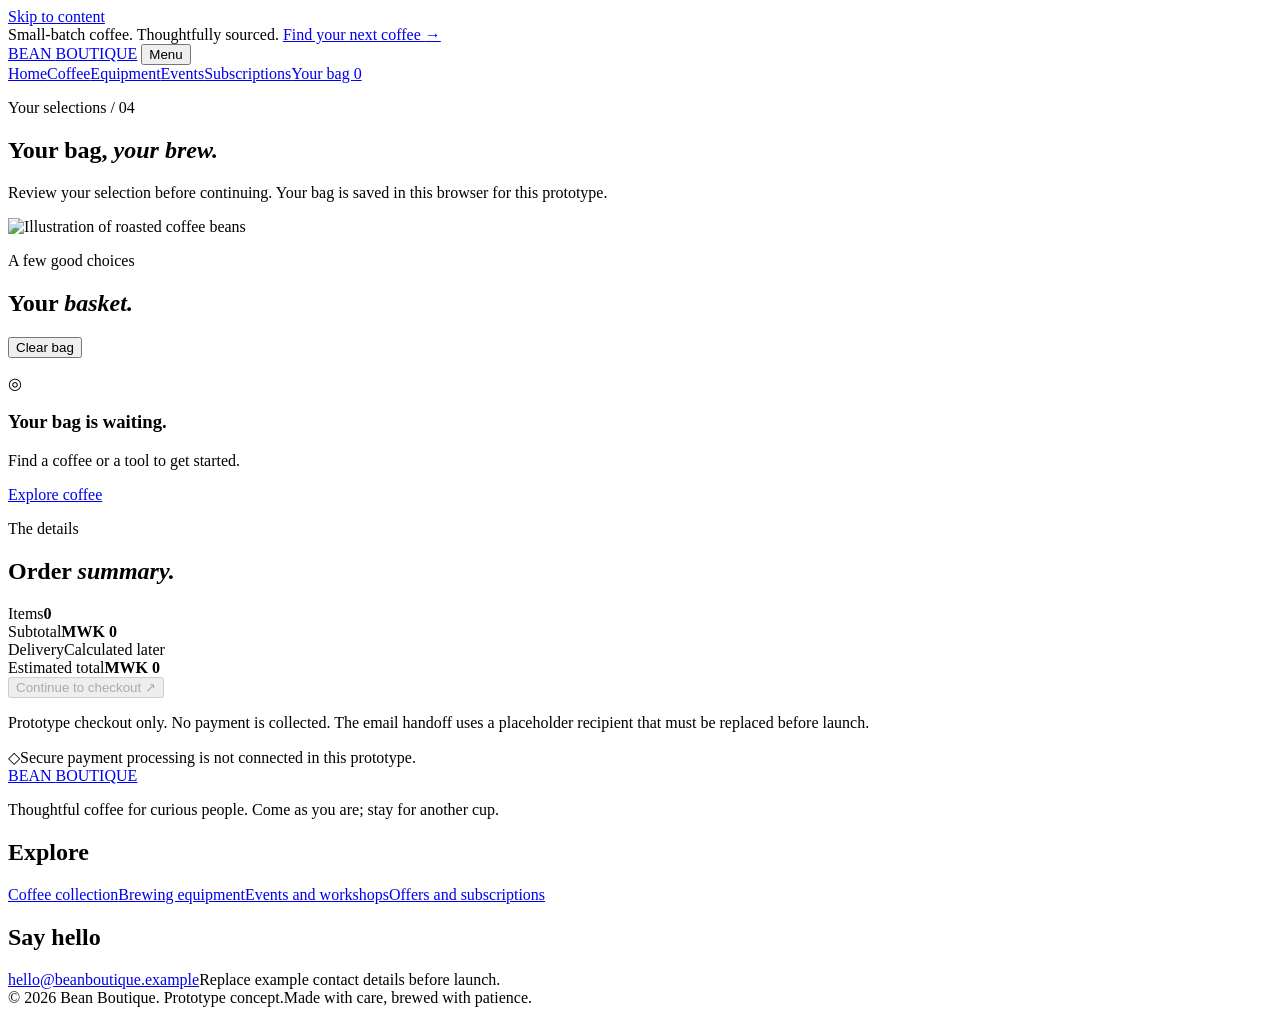
==== cart.html @ 9b0652fc "feat: add Bean Boutique cart.html" ====
<!doctype html>
<html lang="en">
<head>
  <meta charset="utf-8">
  <meta name="viewport" content="width=device-width, initial-scale=1">
  <meta name="theme-color" content="#201a16">
  <meta name="description" content="Review the coffee and brewing equipment in your Bean Boutique shopping bag.">
  <title>Your Bag | Bean Boutique</title>
  <link rel="icon" type="image/svg+xml" href="asserts/images/bean-mark.svg">
  <link rel="stylesheet" href="styles/style.css">
  <script src="scripts/main.js" defer></script>
</head>
<body class="page-cart" id="top">
  <a class="skip-link" href="#main-content">Skip to content</a>
  <div class="announcement-bar">Small-batch coffee. Thoughtfully sourced. <a href="coffee.html">Find your next coffee <span aria-hidden="true">→</span></a></div>
  <header class="site-header"><div class="header-main container">
    <a class="brand" href="index.html" aria-label="Bean Boutique home"><img class="brand-mark" src="asserts/images/bean-mark.svg" alt=""><span class="brand-name">BEAN <span>BOUTIQUE</span></span></a>
    <button class="menu-toggle" type="button" aria-expanded="false" aria-controls="site-navigation"><span class="menu-toggle-lines" aria-hidden="true"></span><span class="menu-toggle-label">Menu</span></button>
    <nav class="primary-nav" id="site-navigation" aria-label="Main navigation"><a href="index.html">Home</a><a href="coffee.html">Coffee</a><a href="equipment.html">Equipment</a><a href="events.html">Events</a><a href="subscriptions.html">Subscriptions</a><a class="nav-bag" href="cart.html" aria-current="page">Your bag <span class="cart-count" data-cart-count aria-live="polite">0</span></a></nav>
  </div></header>
  <main id="main-content">
    <section class="page-hero page-hero-compact container"><div><p class="eyebrow">Your selections / 04</p><h1>Your bag, <em>your brew.</em></h1><p>Review your selection before continuing. Your bag is saved in this browser for this prototype.</p></div><img src="asserts/images/coffee-beans.svg" alt="Illustration of roasted coffee beans" loading="lazy"></section>
    <section class="section container cart-section">
      <div class="cart-layout">
        <div class="cart-main">
          <div class="cart-heading"><div><p class="eyebrow">A few good choices</p><h2>Your <em>basket.</em></h2></div><button class="text-button" type="button" data-clear-cart>Clear bag</button></div>
          <div id="cart-items" class="cart-items" aria-live="polite">
            <div class="empty-cart"><p class="empty-cart-mark" aria-hidden="true">◎</p><h3>Your bag is waiting.</h3><p>Find a coffee or a tool to get started.</p><a class="button button-dark" href="coffee.html">Explore coffee</a></div>
          </div>
        </div>
        <aside class="cart-summary" aria-labelledby="summary-title">
          <p class="eyebrow">The details</p><h2 id="summary-title">Order <em>summary.</em></h2>
          <div class="summary-line"><span>Items</span><strong id="cart-item-count">0</strong></div>
          <div class="summary-line"><span>Subtotal</span><strong id="cart-subtotal">MWK 0</strong></div>
          <div class="summary-line"><span>Delivery</span><span>Calculated later</span></div>
          <div class="summary-total"><span>Estimated total</span><strong id="cart-total">MWK 0</strong></div>
          <button class="button button-dark button-full" type="button" data-checkout disabled>Continue to checkout <span aria-hidden="true">↗</span></button>
          <p class="summary-note">Prototype checkout only. No payment is collected. The email handoff uses a placeholder recipient that must be replaced before launch.</p>
          <div class="secure-note"><span aria-hidden="true">◇</span><span>Secure payment processing is not connected in this prototype.</span></div>
        </aside>
      </div>
    </section>
  </main>
  <footer class="site-footer">
    <div class="container footer-main"><div class="footer-brand"><a class="brand brand-footer" href="index.html"><img class="brand-mark" src="asserts/images/bean-mark.svg" alt=""><span class="brand-name">BEAN <span>BOUTIQUE</span></span></a><p>Thoughtful coffee for curious people. Come as you are; stay for another cup.</p></div><div class="footer-links"><h2>Explore</h2><a href="coffee.html">Coffee collection</a><a href="equipment.html">Brewing equipment</a><a href="events.html">Events and workshops</a><a href="subscriptions.html">Offers and subscriptions</a></div><div class="footer-links"><h2>Say hello</h2><a href="mailto:hello@beanboutique.example">hello@beanboutique.example</a><span class="footer-note">Replace example contact details before launch.</span></div></div>
    <div class="container footer-bottom"><span>© <span data-current-year>2026</span> Bean Boutique. Prototype concept.</span><span>Made with care, brewed with patience.</span></div>
  </footer>
</body>
</html>
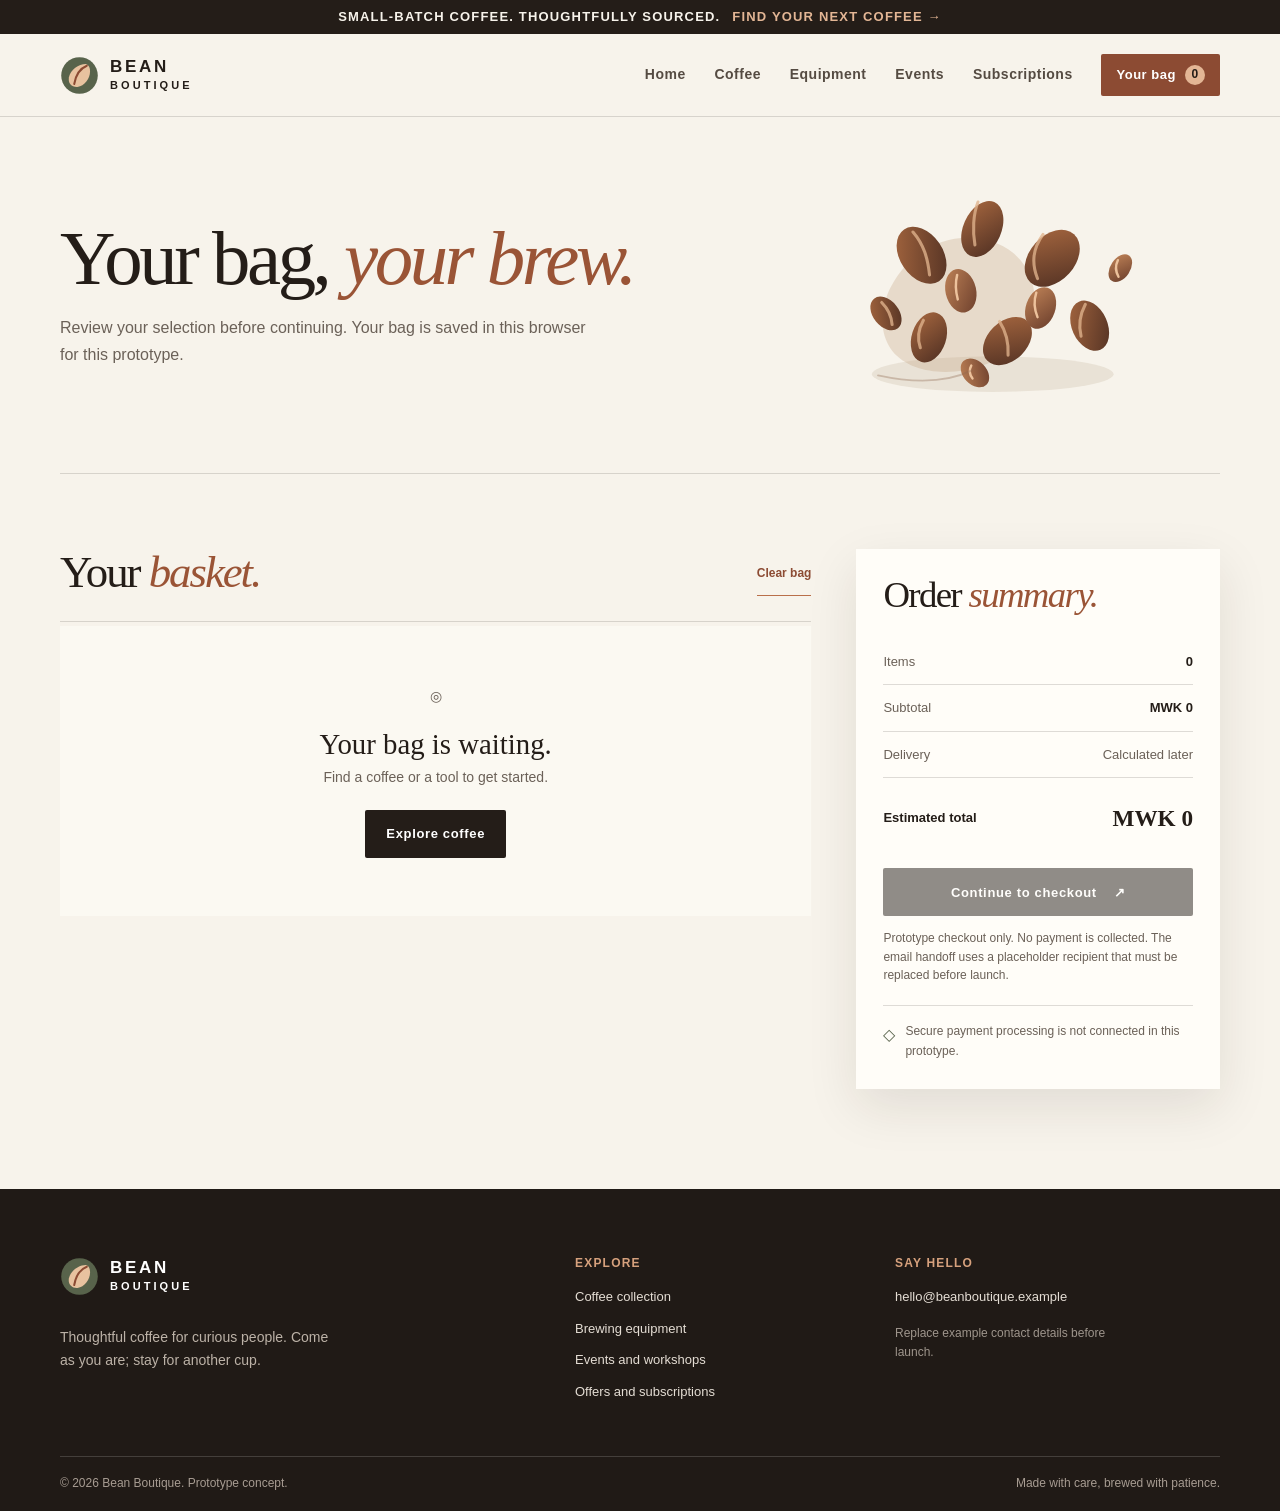
==== commit 37e7972d: "design: apply Impeccable, Taste and Apple HIG refinements - Raise text contrast to WCAG AA (muted, c" ====
--- a/cart.html
+++ b/cart.html
@@ -1,4 +1,4 @@
-<!doctype html>
+<!DOCTYPE html>
 <html lang="en">
 <head>
   <meta charset="utf-8">
@@ -19,17 +19,17 @@
     <nav class="primary-nav" id="site-navigation" aria-label="Main navigation"><a href="index.html">Home</a><a href="coffee.html">Coffee</a><a href="equipment.html">Equipment</a><a href="events.html">Events</a><a href="subscriptions.html">Subscriptions</a><a class="nav-bag" href="cart.html" aria-current="page">Your bag <span class="cart-count" data-cart-count aria-live="polite">0</span></a></nav>
   </div></header>
   <main id="main-content">
-    <section class="page-hero page-hero-compact container"><div><p class="eyebrow">Your selections / 04</p><h1>Your bag, <em>your brew.</em></h1><p>Review your selection before continuing. Your bag is saved in this browser for this prototype.</p></div><img src="asserts/images/coffee-beans.svg" alt="Illustration of roasted coffee beans" loading="lazy"></section>
+    <section class="page-hero page-hero-compact container"><div><h1>Your bag, <em>your brew.</em></h1><p>Review your selection before continuing. Your bag is saved in this browser for this prototype.</p></div><img src="asserts/images/coffee-beans.svg" alt="Illustration of roasted coffee beans" loading="lazy"></section>
     <section class="section container cart-section">
       <div class="cart-layout">
         <div class="cart-main">
-          <div class="cart-heading"><div><p class="eyebrow">A few good choices</p><h2>Your <em>basket.</em></h2></div><button class="text-button" type="button" data-clear-cart>Clear bag</button></div>
+          <div class="cart-heading"><div><h2>Your <em>basket.</em></h2></div><button class="text-button" type="button" data-clear-cart>Clear bag</button></div>
           <div id="cart-items" class="cart-items" aria-live="polite">
             <div class="empty-cart"><p class="empty-cart-mark" aria-hidden="true">◎</p><h3>Your bag is waiting.</h3><p>Find a coffee or a tool to get started.</p><a class="button button-dark" href="coffee.html">Explore coffee</a></div>
           </div>
         </div>
         <aside class="cart-summary" aria-labelledby="summary-title">
-          <p class="eyebrow">The details</p><h2 id="summary-title">Order <em>summary.</em></h2>
+<h2 id="summary-title">Order <em>summary.</em></h2>
           <div class="summary-line"><span>Items</span><strong id="cart-item-count">0</strong></div>
           <div class="summary-line"><span>Subtotal</span><strong id="cart-subtotal">MWK 0</strong></div>
           <div class="summary-line"><span>Delivery</span><span>Calculated later</span></div>
--- a/styles/style.css
+++ b/styles/style.css
@@ -0,0 +1,758 @@
+/* Bean Boutique - original responsive styling for the static HTML prototype */
+:root {
+  color-scheme: light;
+  --ink: #241d18;
+  --muted: #6b6158;
+  --cream: #f7f3eb;
+  --paper: #fffdf8;
+  --sand: #e9dfd1;
+  --clay: #b96f4a;
+  --clay-ink: #9a5436;
+  --rust: #8c4b33;
+  --olive: #58634b;
+  --line: rgba(36, 29, 24, .15);
+  --shadow: 0 18px 48px rgba(44, 32, 22, .10);
+  --serif: Georgia, "Times New Roman", serif;
+  --sans: "Aptos", "Segoe UI", Arial, sans-serif;
+  --content: 1160px;
+  --ease-out: cubic-bezier(.16, 1, .3, 1);
+}
+* { box-sizing: border-box; }
+html { scroll-behavior: smooth; scroll-padding-top: 100px; }
+body {
+  margin: 0;
+  color: var(--ink);
+  background: var(--cream);
+  font-family: var(--sans);
+  font-size: 1rem;
+  line-height: 1.65;
+  -webkit-font-smoothing: antialiased;
+}
+body, button, input, select { font-family: var(--sans); }
+img { display: block; max-width: 100%; }
+a { color: inherit; text-decoration: none; }
+button, input, select { font: inherit; }
+button { cursor: pointer; }
+button:disabled { cursor: not-allowed; opacity: .5; }
+[hidden] { display: none !important; }
+:focus-visible { outline: 3px solid #b66a43; outline-offset: 4px; }
+::selection { color: white; background: var(--rust); }
+.container { width: min(calc(100% - 64px), var(--content)); margin-inline: auto; }
+.visually-hidden {
+  position: absolute;
+  width: 1px;
+  height: 1px;
+  padding: 0;
+  margin: -1px;
+  overflow: hidden;
+  clip: rect(0, 0, 0, 0);
+  white-space: nowrap;
+  border: 0;
+}
+.skip-link {
+  position: fixed;
+  z-index: 1000;
+  top: 12px;
+  left: 12px;
+  padding: 10px 16px;
+  color: white;
+  background: var(--ink);
+  transform: translateY(-160%);
+}
+.skip-link:focus { transform: translateY(0); }
+.announcement-bar {
+  display: flex;
+  justify-content: center;
+  align-items: center;
+  gap: 12px;
+  min-height: 34px;
+  padding: 6px 16px;
+  color: #f7f3eb;
+  background: var(--ink);
+  font-size: 0.8125rem;
+  font-weight: 600;
+  letter-spacing: .09em;
+  text-align: center;
+  text-transform: uppercase;
+}
+.announcement-bar a { color: #e3b695; transition: color .2s ease; }
+.announcement-bar a:hover { color: white; }
+.site-header {
+  position: sticky;
+  z-index: 100;
+  top: 0;
+  background: rgba(247, 243, 235, .95);
+  border-bottom: 1px solid var(--line);
+  backdrop-filter: blur(15px);
+}
+.header-main {
+  display: flex;
+  align-items: center;
+  justify-content: space-between;
+  min-height: 82px;
+  gap: 24px;
+}
+.brand { display: inline-flex; align-items: center; gap: 11px; flex: 0 0 auto; }
+.brand-mark { width: 39px; height: 39px; }
+.brand-name {
+  display: flex;
+  flex-direction: column;
+  color: var(--ink);
+  font-size: 1.0625rem;
+  font-weight: 800;
+  letter-spacing: .16em;
+  line-height: 1.05;
+}
+.brand-name span { margin-top: 4px; font-size: 0.6875rem; letter-spacing: .28em; }
+.primary-nav { display: flex; align-items: center; gap: clamp(14px, 2.25vw, 31px); }
+.primary-nav > a:not(.nav-bag) {
+  position: relative;
+  padding: 8px 0;
+  color: #554b42;
+  font-size: 0.875rem;
+  font-weight: 700;
+  letter-spacing: .035em;
+  transition: color .2s ease;
+}
+.primary-nav > a:not(.nav-bag)::after {
+  position: absolute;
+  right: 0;
+  bottom: 2px;
+  left: 0;
+  height: 1px;
+  background: var(--clay);
+  content: "";
+  transform: scaleX(0);
+  transform-origin: left;
+  transition: transform .22s ease;
+}
+.primary-nav > a:not(.nav-bag):hover, .primary-nav > a:not(.nav-bag)[aria-current="page"] { color: var(--rust); }
+.primary-nav > a:not(.nav-bag):hover::after, .primary-nav > a:not(.nav-bag)[aria-current="page"]::after { transform: scaleX(1); }
+.nav-bag {
+  display: inline-flex;
+  align-items: center;
+  gap: 9px;
+  padding: 10px 15px;
+  color: white;
+  background: var(--ink);
+  border-radius: 2px;
+  font-size: 0.8125rem;
+  font-weight: 700;
+  letter-spacing: .04em;
+  transition: background .2s ease, transform .2s ease;
+}
+.nav-bag:hover, .nav-bag[aria-current="page"] { color: white; background: var(--rust); }
+.nav-bag:hover { transform: translateY(-1px); }
+.cart-count {
+  display: inline-grid;
+  min-width: 20px;
+  height: 20px;
+  place-items: center;
+  color: var(--ink);
+  background: #e3b695;
+  border-radius: 50%;
+  font-size: 0.75rem;
+  font-weight: 800;
+}
+.menu-toggle { display: none; }
+.hero-section {
+  display: grid;
+  grid-template-columns: .9fr 1.1fr;
+  align-items: center;
+  min-height: 600px;
+  padding-block: 64px 72px;
+  gap: clamp(30px, 5vw, 80px);
+}
+.hero-copy { max-width: 520px; padding-left: clamp(0px, 3vw, 36px); }
+.eyebrow {
+  margin: 0 0 16px;
+  color: var(--rust);
+  font-size: 0.75rem;
+  font-weight: 800;
+  letter-spacing: .14em;
+  line-height: 1.5;
+  text-transform: uppercase;
+}
+h1, h2, h3, p { margin-top: 0; }
+h1, h2, h3 { color: var(--ink); }
+h1, h2 {
+  font-family: var(--serif);
+  font-weight: 400;
+  letter-spacing: -.045em;
+}
+h1 { margin-bottom: 22px; font-size: clamp(3.5rem, 6.5vw, 6.3rem); line-height: .98; }
+h2 { margin-bottom: 18px; font-size: clamp(2.4rem, 4vw, 4.2rem); line-height: 1.05; }
+h1 em, h2 em { color: var(--clay-ink); font-weight: 400; }
+h3 { margin-bottom: 10px; font-family: var(--serif); font-size: 1.7rem; font-weight: 400; line-height: 1.14; }
+.hero-description { max-width: 420px; margin-bottom: 30px; color: var(--muted); font-size: 1rem; }
+.button-row { display: flex; align-items: center; flex-wrap: wrap; gap: 22px; }
+.button {
+  display: inline-flex;
+  min-height: 48px;
+  justify-content: center;
+  align-items: center;
+  gap: 17px;
+  padding: 12px 20px;
+  border: 1px solid transparent;
+  border-radius: 2px;
+  font-size: 0.8125rem;
+  font-weight: 800;
+  letter-spacing: .05em;
+  text-align: center;
+  transition: color .2s ease, background .2s ease, border-color .2s ease, transform .2s ease, box-shadow .2s ease;
+}
+.button:hover:not(:disabled) { transform: translateY(-2px); box-shadow: 0 8px 18px rgba(36, 29, 24, .12); }
+.button-dark { color: white; background: var(--ink); }
+.button-dark:hover:not(:disabled) { background: var(--rust); }
+.button-outline { color: var(--ink); background: transparent; border-color: rgba(36, 29, 24, .45); }
+.button-outline:hover:not(:disabled) { color: white; background: var(--ink); border-color: var(--ink); }
+.button-light { color: var(--ink); background: var(--paper); }
+.button-light:hover:not(:disabled) { color: white; background: var(--rust); }
+.button-small { min-height: 44px; padding: 8px 13px; color: white; background: var(--ink); font-size: 0.75rem; }
+.button-small:hover:not(:disabled) { background: var(--rust); }
+.button-full { width: 100%; }
+.text-link {
+  display: inline-flex;
+  align-items: center;
+  gap: 8px;
+  padding-bottom: 3px;
+  border-bottom: 1px solid var(--clay);
+  color: var(--ink);
+  font-size: 0.875rem;
+  font-weight: 800;
+  transition: color .2s ease, gap .2s ease;
+}
+.text-link:hover { gap: 13px; color: var(--rust); }
+.hero-footnote { display: flex; align-items: center; gap: 12px; margin-top: 56px; color: var(--muted); font-size: 0.8125rem; letter-spacing: .02em; }
+.small-rule { width: 36px; height: 1px; background: var(--clay); }
+.hero-art { position: relative; min-width: 0; }
+.hero-art::before {
+  position: absolute;
+  z-index: -1;
+  top: 7%;
+  right: 2%;
+  bottom: 1%;
+  left: 3%;
+  background: #e7d8c6;
+  border-radius: 46% 46% 4px 4px;
+  content: "";
+  transform: rotate(2deg);
+}
+.hero-art > img { width: 100%; max-height: 530px; object-fit: contain; }
+.hero-stamp {
+  position: absolute;
+  right: 0;
+  bottom: 9%;
+  display: flex;
+  width: 112px;
+  height: 112px;
+  flex-direction: column;
+  justify-content: center;
+  align-items: center;
+  color: white;
+  background: var(--olive);
+  border: 5px solid var(--cream);
+  border-radius: 50%;
+  font-size: 0.6875rem;
+  letter-spacing: .1em;
+  line-height: 1.45;
+  transform: rotate(9deg);
+}
+.hero-stamp strong { font-family: var(--serif); font-size: 1.1875rem; font-weight: 400; letter-spacing: .03em; }
+.ticker-band { overflow: hidden; padding: 16px 0; color: var(--paper); background: var(--olive); }
+.ticker-inner { display: flex; align-items: center; gap: 16px; }
+.ticker-viewport { min-width: 0; flex: 1; overflow: hidden; }
+.ticker-track.is-paused { animation-play-state: paused; }
+.ticker-toggle { flex: 0 0 auto; min-height: 44px; padding: 8px 14px; color: var(--paper); background: transparent; border: 1px solid rgba(247,243,235,.55); border-radius: 2px; font-size: 0.75rem; font-weight: 700; letter-spacing: .04em; }
+.ticker-toggle:hover { background: rgba(247,243,235,.12); }
+.ticker-track { display: flex; width: max-content; align-items: center; gap: 38px; animation: ticker-drift 38s linear infinite; }
+.ticker-track span { font-size: 0.75rem; font-weight: 800; letter-spacing: .14em; white-space: nowrap; }
+.ticker-track i { color: #e0b18c; font-size: 1rem; font-style: normal; }
+@keyframes ticker-drift { to { transform: translateX(-25%); } }
+.section { padding-block: 100px; }
+.section-intro { padding-bottom: 115px; }
+.section-heading { margin-bottom: 38px; }
+.section-heading h2 { max-width: 690px; }
+.section-heading-row { display: flex; justify-content: space-between; align-items: end; gap: 20px; }
+.feature-grid { display: grid; grid-template-columns: repeat(3, 1fr); gap: 20px; }
+.feature-card {
+  position: relative;
+  display: flex;
+  min-height: 410px;
+  flex-direction: column;
+  overflow: hidden;
+  background: var(--paper);
+  border-radius: 4px;
+  box-shadow: 0 10px 35px rgba(44, 32, 22, .06);
+  transition: transform .28s ease, box-shadow .28s ease;
+}
+.feature-card:hover { transform: translateY(-7px); box-shadow: var(--shadow); }
+.feature-card > img { width: 100%; height: 210px; padding: 18px 30px 0; object-fit: contain; background: #efe6d9; transition: transform .4s ease; }
+.feature-card:hover > img { transform: scale(1.04); }
+.feature-card-equipment > img { background: #e5e4d8; }
+.feature-card-events > img { background: #e8d9ca; }
+.feature-card-content { position: relative; flex: 1; padding: 23px 25px 28px; }
+.card-kicker, .product-origin, .event-type, .plan-label { color: var(--rust); font-size: 0.75rem; font-weight: 800; letter-spacing: .1em; }
+.feature-card h3 { margin-top: 10px; font-size: 1.8rem; }
+.feature-card p { max-width: 270px; margin-bottom: 0; color: var(--muted); font-size: 0.875rem; }
+.circle-arrow {
+  position: absolute;
+  right: 24px;
+  bottom: 25px;
+  display: grid;
+  width: 36px;
+  height: 36px;
+  place-items: center;
+  color: white;
+  background: var(--ink);
+  border-radius: 50%;
+  font-size: 1rem;
+  transition: background .2s ease, transform .2s ease;
+}
+.feature-card:hover .circle-arrow { background: var(--rust); transform: rotate(45deg); }
+.feature-carousel-section { background: #eee7dc; }
+.carousel-controls { display: flex; gap: 9px; padding-bottom: 8px; }
+.icon-button {
+  display: grid;
+  width: 43px;
+  height: 43px;
+  place-items: center;
+  color: var(--ink);
+  background: transparent;
+  border: 1px solid rgba(36, 29, 24, .35);
+  border-radius: 50%;
+  font-size: 1.125rem;
+  transition: color .2s ease, background .2s ease;
+}
+.icon-button:hover { color: white; background: var(--ink); }
+.feature-carousel { position: relative; }
+.carousel-slide {
+  display: grid;
+  min-height: 350px;
+  grid-template-columns: 1fr 1fr;
+  align-items: center;
+  gap: clamp(30px, 7vw, 100px);
+  padding: 35px clamp(20px, 6vw, 76px);
+  background: var(--paper);
+  border-radius: 4px;
+  animation: slide-in .45s ease both;
+}
+@keyframes slide-in { from { opacity: .2; transform: translateY(12px); } to { opacity: 1; transform: translateY(0); } }
+.carousel-slide-image { display: grid; min-height: 270px; place-items: center; background: #eee7dc; }
+.carousel-slide-image img { width: 80%; height: 270px; object-fit: contain; }
+.carousel-slide-copy { max-width: 430px; }
+.carousel-slide-copy h3 { margin-bottom: 16px; font-size: clamp(2rem, 3vw, 3rem); }
+.carousel-slide-copy > p:not(.eyebrow) { margin-bottom: 26px; color: var(--muted); font-size: 0.9375rem; }
+.split-section { display: grid; grid-template-columns: 1.05fr .95fr; align-items: center; gap: clamp(44px, 8vw, 120px); }
+.split-image { min-height: 420px; display: grid; place-items: center; background: #e9dfd1; }
+.split-image img { width: 90%; max-height: 410px; object-fit: contain; }
+.split-copy { max-width: 460px; }
+.split-copy p:not(.eyebrow) { margin: 0 0 29px; color: var(--muted); font-size: 0.9375rem; }
+.community-section { color: white; background: #2a332a; }
+.community-grid { display: grid; grid-template-columns: .85fr 1.15fr; align-items: center; gap: 70px; }
+.community-section h2 { color: white; }
+.community-section h2 em { color: #d3a17e; }
+.community-section .eyebrow { color: #e2b693; }
+.muted-copy { max-width: 380px; margin-bottom: 24px; color: #d5d0c7; font-size: 0.9375rem; }
+.community-section .text-link { color: white; border-color: #d3a17e; }
+.spotify-widget { padding: 9px; background: rgba(255, 255, 255, .08); border: 1px solid rgba(255,255,255,.18); }
+.spotify-widget iframe { display: block; min-height: 352px; border: 0; border-radius: 4px; }
+.location-section { display: grid; grid-template-columns: .8fr 1.2fr; align-items: center; gap: 65px; }
+.location-copy { max-width: 390px; }
+.location-copy p:not(.eyebrow) { margin-bottom: 22px; color: var(--muted); font-size: 0.9375rem; }
+.map-widget { overflow: hidden; background: var(--paper); border: 1px solid var(--line); box-shadow: var(--shadow); }
+.map-widget iframe { display: block; width: 100%; height: 310px; border: 0; }
+.widget-caption { margin: 0; padding: 10px 15px; color: var(--muted); font-size: 0.75rem; letter-spacing: .04em; }
+.site-footer { padding-top: 68px; color: #e9e2d9; background: #201a16; }
+.footer-main { display: grid; grid-template-columns: 1.4fr .8fr 1fr; gap: 60px; padding-bottom: 54px; }
+.brand-footer .brand-name { color: white; }
+.footer-brand > p { max-width: 275px; margin: 22px 0 0; color: #bcb2a7; font-size: 0.875rem; }
+.footer-links { display: flex; flex-direction: column; align-items: flex-start; gap: 10px; }
+.footer-links h2 { margin: 0 0 7px; color: #d6a17d; font-family: var(--sans); font-size: 0.75rem; font-weight: 800; letter-spacing: .1em; text-transform: uppercase; }
+.footer-links a { color: #e4ddd4; font-size: 0.8125rem; transition: color .2s ease; }
+.footer-links a:hover { color: #d6a17d; }
+.footer-note { max-width: 240px; margin-top: 6px; color: #9e958c; font-size: 0.75rem; }
+.footer-bottom { display: flex; justify-content: space-between; gap: 20px; padding-block: 17px; border-top: 1px solid rgba(255,255,255,.16); color: #a79c92; font-size: 0.75rem; }
+.page-hero { display: grid; min-height: 390px; grid-template-columns: 1fr .7fr; align-items: center; gap: 50px; padding-block: 55px 56px; border-bottom: 1px solid var(--line); }
+.page-hero > div { max-width: 650px; }
+.page-hero h1 { max-width: 730px; margin-bottom: 19px; font-size: clamp(3.2rem, 6vw, 5.7rem); }
+.page-hero p:not(.eyebrow) { max-width: 530px; margin-bottom: 0; color: var(--muted); font-size: 1rem; }
+.page-hero > img { width: 100%; height: 300px; object-fit: contain; }
+.page-hero-compact { min-height: 310px; }
+.page-hero-compact > img { height: 245px; }
+.catalogue-section { padding-top: 80px; }
+.catalogue-toolbar { display: flex; justify-content: space-between; align-items: end; gap: 30px; }
+.catalogue-toolbar .section-heading, .catalogue-toolbar h2 { margin-bottom: 0; }
+.catalogue-toolbar h2 { font-size: clamp(2.4rem, 3.7vw, 3.5rem); }
+.catalogue-controls { display: flex; align-items: center; gap: 10px; flex-wrap: wrap; }
+.search-field { position: relative; display: flex; min-width: min(330px, 46vw); align-items: center; border-bottom: 1px solid rgba(36,29,24,.45); }
+.search-icon { padding-right: 7px; color: var(--rust); font-family: var(--serif); font-size: 1.4375rem; }
+.search-field input { width: 100%; min-height: 44px; padding: 8px 22px 8px 2px; color: var(--ink); background: transparent; border: 0; outline: 0; font-size: 0.875rem; }
+.search-field input:focus-visible { outline: 2px solid var(--clay); outline-offset: 3px; }
+.search-field input::placeholder { color: #6b6158; opacity: 1; }
+.search-cursor { position: absolute; right: 5px; width: 1px; height: 17px; background: var(--clay); pointer-events: none; animation: blink 1.1s step-end infinite; }
+.search-field:focus-within .search-cursor { opacity: 0; }
+@keyframes blink { 50% { opacity: 0; } }
+.filter-label { color: var(--muted); font-size: 0.75rem; font-weight: 800; letter-spacing: .08em; text-transform: uppercase; }
+.catalogue-controls select {
+  min-height: 43px;
+  padding: 8px 26px 8px 10px;
+  color: var(--ink);
+  background: transparent;
+  border: 0;
+  border-bottom: 1px solid rgba(36,29,24,.45);
+  border-radius: 0;
+  font-size: 0.8125rem;
+}
+.catalogue-meta { display: flex; justify-content: space-between; align-items: center; gap: 20px; margin: 25px 0 18px; }
+.catalogue-meta p { margin: 0; color: var(--muted); font-size: 0.8125rem; }
+.prototype-note { color: #62574e; font-size: 0.75rem; line-height: 1.55; }
+.product-grid { display: grid; grid-template-columns: repeat(4, minmax(0, 1fr)); gap: 18px; }
+.product-card {
+  overflow: hidden;
+  background: var(--paper);
+  border: 1px solid rgba(36,29,24,.07);
+  border-radius: 3px;
+  box-shadow: 0 5px 24px rgba(44,32,22,.045);
+  animation: card-enter .4s ease both;
+  transition: transform .25s ease, box-shadow .25s ease;
+}
+.product-card:hover { transform: translateY(-5px); box-shadow: var(--shadow); }
+@keyframes card-enter { from { opacity: 0; transform: translateY(12px); } to { opacity: 1; transform: translateY(0); } }
+.product-image { position: relative; display: grid; height: 208px; place-items: center; background: #eee5d8; }
+.product-image img { width: 86%; height: 190px; object-fit: contain; transition: transform .3s ease; }
+.product-card:hover .product-image img { transform: scale(1.06); }
+.product-tag { position: absolute; top: 13px; left: 13px; padding: 5px 9px; color: var(--ink); background: rgba(255,253,248,.9); border-radius: 2px; font-size: 0.75rem; font-weight: 800; letter-spacing: .06em; text-transform: uppercase; }
+.image-tone-espresso { background: #e1d4c7; }
+.image-tone-natural { background: #e1e4d9; }
+.image-tone-decaf { background: #e5ddd2; }
+.image-tone-kettle { background: #e8e1d4; }
+.product-card { display: flex; flex-direction: column; }
+.product-info { display: flex; flex: 1; flex-direction: column; padding: 19px 17px 17px; }
+.product-origin { margin-bottom: 8px; font-size: 0.75rem; }
+.product-info h3 { margin-bottom: 9px; font-size: 1.45rem; }
+.product-description { margin-bottom: 12px; color: var(--muted); font-size: 0.8125rem; line-height: 1.55; }
+.product-brew { margin-bottom: 17px; color: #62574e; font-size: 0.75rem; line-height: 1.45; }
+.product-brew strong { color: var(--ink); }
+.product-buy { margin-top: auto; display: flex; justify-content: space-between; align-items: center; gap: 8px; padding-top: 13px; border-top: 1px solid var(--line); }
+.product-price { color: var(--ink); font-size: 0.875rem; font-weight: 800; white-space: nowrap; }
+.product-price small { color: var(--muted); font-size: 0.75rem; font-weight: 500; }
+.no-results { padding: 65px 20px; text-align: center; background: var(--paper); }
+.no-results h3 { font-size: 2rem; }
+.no-results p { color: var(--muted); font-size: 0.875rem; }
+.no-results .button { margin-top: 5px; }
+.brew-note-band { padding-block: 65px; color: white; background: var(--olive); }
+.brew-note-content { display: grid; grid-template-columns: 1.1fr 1fr auto; align-items: center; gap: 35px; }
+.brew-note-content .eyebrow { color: #edc19f; }
+.brew-note-content h2 { margin: 0; color: white; font-size: clamp(2rem, 3vw, 3rem); }
+.brew-note-content h2 em { color: #f6dcc4; }
+.brew-note-content > p { max-width: 390px; margin: 0; color: #e2e2d7; font-size: 0.875rem; }
+.price-note { margin-top: 22px; }
+.section-intro-copy { max-width: 560px; margin: 0; color: var(--muted); font-size: 0.9375rem; }
+.equipment-grid { margin-top: 42px; }
+.equipment-card .product-image { height: 220px; }
+.equipment-card .product-info { padding: 21px; }
+.equipment-card .product-description { }
+.equipment-card .product-brew { }
+.event-list { border-top: 1px solid var(--line); }
+.event-card { display: grid; grid-template-columns: 105px 1fr auto; align-items: center; gap: 35px; padding: 30px 0; border-bottom: 1px solid var(--line); }
+.event-date { display: flex; flex-direction: column; align-items: center; justify-content: center; min-height: 95px; padding: 12px 8px; color: white; background: var(--olive); }
+.event-date span { font-family: var(--serif); font-size: 2.625rem; line-height: 1; }
+.event-date small { margin-top: 8px; font-size: 0.75rem; font-weight: 800; letter-spacing: .12em; }
+.event-details { max-width: 650px; }
+.event-type { margin-bottom: 7px; font-size: 0.75rem; }
+.event-details h3 { margin-bottom: 8px; font-size: 1.8rem; }
+.event-details > p:not(.event-type) { max-width: 560px; margin-bottom: 11px; color: var(--muted); font-size: 0.875rem; }
+.event-meta { display: flex; flex-wrap: wrap; gap: 15px; color: #62574e; font-size: 0.75rem; }
+.event-meta span + span::before { margin-right: 14px; color: var(--clay); content: "•"; }
+.event-cta { min-width: 120px; }
+.registration-section { background: #eee7dc; }
+.registration-grid { display: grid; grid-template-columns: .85fr 1.15fr; align-items: start; gap: clamp(45px, 8vw, 105px); }
+.registration-copy { max-width: 440px; }
+.registration-copy > p:not(.eyebrow) { color: var(--muted); font-size: 0.9375rem; }
+.registration-aside { display: flex; gap: 15px; margin-top: 35px; padding-top: 20px; border-top: 1px solid var(--line); }
+.aside-icon { color: var(--rust); font-size: 1.5rem; }
+.registration-aside p { margin: 0; color: var(--muted); font-size: 0.875rem; }
+.registration-aside strong { color: var(--ink); }
+.registration-form { padding: clamp(22px, 4vw, 42px); background: var(--paper); box-shadow: var(--shadow); }
+.form-heading { display: flex; justify-content: space-between; gap: 20px; margin-bottom: 30px; padding-bottom: 14px; border-bottom: 1px solid var(--line); color: var(--rust); font-size: 0.75rem; font-weight: 800; letter-spacing: .1em; }
+.form-row { display: grid; grid-template-columns: 1fr 1fr; gap: 15px; }
+.form-field { display: flex; flex-direction: column; gap: 7px; margin-bottom: 18px; }
+.form-field label, .field-label { color: var(--ink); font-size: 0.8125rem; font-weight: 800; }
+.form-field input, .form-field select, .welcome-form input {
+  width: 100%;
+  min-height: 46px;
+  padding: 10px 12px;
+  color: var(--ink);
+  background: #fbf9f4;
+  border: 1px solid rgba(36,29,24,.2);
+  border-radius: 2px;
+  font-size: 0.875rem;
+}
+.form-field input:focus, .form-field select:focus, .welcome-form input:focus { border-color: var(--clay); outline: 2px solid rgba(185,111,74,.18); }
+.field-help { margin: 4px 0 0; color: var(--muted); font-size: 0.75rem; }
+.turnstile-field { overflow: hidden; }
+.turnstile-field .cf-turnstile { min-height: 66px; }
+.form-status { margin: 14px 0 0; color: var(--muted); font-size: 0.75rem; line-height: 1.5; }
+.location-section { padding-top: 85px; }
+.cart-section { padding-top: 75px; }
+.cart-layout { display: grid; grid-template-columns: 1.55fr .75fr; align-items: start; gap: 45px; }
+.cart-heading { display: flex; justify-content: space-between; align-items: end; gap: 20px; margin-bottom: 25px; }
+.cart-heading h2 { margin: 0; font-size: 2.8rem; }
+.text-button { min-height: 44px; padding: 7px 0; color: var(--rust); background: transparent; border: 0; border-bottom: 1px solid var(--clay); font-size: 0.75rem; font-weight: 800; }
+.cart-items { min-height: 230px; padding-top: 4px; border-top: 1px solid var(--line); }
+.empty-cart { display: flex; min-height: 290px; flex-direction: column; align-items: center; justify-content: center; padding: 35px; text-align: center; background: rgba(255,253,248,.58); }
+.empty-cart-mark { margin-bottom: 9px; color: var(--clay-ink); font-family: var(--serif); font-size: 2.5rem; }
+.empty-cart h3 { margin-bottom: 6px; font-size: 1.8rem; }
+.empty-cart p { margin-bottom: 20px; color: var(--muted); font-size: 0.875rem; }
+.cart-item { display: grid; grid-template-columns: 100px minmax(0, 1fr) auto; align-items: center; gap: 20px; padding: 20px 0; border-bottom: 1px solid var(--line); }
+.cart-item-image { display: grid; width: 100px; height: 100px; place-items: center; background: #e9dfd1; }
+.cart-item-image img { width: 90%; height: 90%; object-fit: contain; }
+.cart-item-info h3 { margin-bottom: 5px; font-size: 1.35rem; }
+.cart-item-info p { margin-bottom: 5px; color: var(--muted); font-size: 0.75rem; }
+.cart-item-price { font-size: 0.875rem; font-weight: 800; white-space: nowrap; }
+.cart-item-controls { display: flex; align-items: center; gap: 8px; margin-top: 10px; }
+.quantity-button { display: grid; width: 40px; height: 40px; place-items: center; color: var(--ink); background: transparent; border: 1px solid var(--line); border-radius: 50%; font-size: 0.9375rem; }
+.quantity-button:hover { color: white; background: var(--ink); }
+.quantity-value { min-width: 18px; text-align: center; font-size: 0.8125rem; font-weight: 800; }
+.remove-item { min-height: 40px; margin-left: 7px; padding: 8px 6px; color: var(--rust); background: transparent; border: 0; font-size: 0.75rem; text-decoration: underline; }
+.cart-summary { position: sticky; top: 110px; padding: 27px; background: var(--paper); box-shadow: var(--shadow); }
+.cart-summary h2 { margin-bottom: 24px; font-size: 2.3rem; }
+.summary-line, .summary-total { display: flex; justify-content: space-between; gap: 15px; padding: 12px 0; border-bottom: 1px solid var(--line); color: var(--muted); font-size: 0.8125rem; }
+.summary-line strong { color: var(--ink); }
+.summary-total { align-items: center; margin: 9px 0 19px; border: 0; color: var(--ink); font-weight: 800; }
+.summary-total strong { font-family: var(--serif); font-size: 1.45rem; }
+.summary-note { margin: 13px 0 0; color: var(--muted); font-size: 0.75rem; line-height: 1.55; }
+.secure-note { display: flex; gap: 10px; margin-top: 20px; padding-top: 16px; border-top: 1px solid var(--line); color: var(--muted); font-size: 0.75rem; }
+.secure-note span:first-child { color: var(--olive); font-size: 1rem; }
+.offer-banner { display: flex; justify-content: space-between; align-items: center; gap: 35px; padding: 45px clamp(24px, 5vw, 65px); color: white; background: var(--rust); }
+.offer-banner .eyebrow { color: #f0c6a6; }
+.offer-banner h2 { margin-bottom: 10px; color: white; font-size: clamp(2.1rem, 3.5vw, 3.3rem); }
+.offer-banner h2 em { color: #fbe6d2; }
+.offer-banner p:not(.eyebrow) { max-width: 570px; margin: 0; color: #f4e7dc; font-size: 0.875rem; }
+.subscription-grid { display: grid; grid-template-columns: repeat(3, 1fr); align-items: stretch; gap: 18px; margin-top: 45px; }
+.subscription-card { position: relative; display: flex; flex-direction: column; padding: 30px 26px 27px; background: var(--paper); border: 1px solid var(--line); box-shadow: 0 8px 30px rgba(44,32,22,.05); }
+.subscription-card-featured { border: 1px solid var(--rust); box-shadow: var(--shadow); }
+.plan-ribbon { position: absolute; top: -1px; right: 18px; padding: 7px 11px; color: white; background: var(--rust); font-size: 0.75rem; font-weight: 800; letter-spacing: .12em; }
+.plan-label { margin-bottom: 9px; }
+.subscription-card h3 { margin-bottom: 9px; font-size: 2rem; }
+.plan-description { min-height: 42px; margin-bottom: 18px; color: var(--muted); font-size: 0.8125rem; }
+.plan-price { display: flex; align-items: baseline; gap: 7px; padding-bottom: 18px; border-bottom: 1px solid var(--line); }
+.plan-price strong { font-family: var(--serif); font-size: 1.65rem; font-weight: 400; }
+.plan-price span { color: var(--muted); font-size: 0.75rem; }
+.subscription-card ul { display: grid; flex: 1; gap: 12px; margin: 20px 0 27px; padding: 0; list-style: none; }
+.subscription-card li { position: relative; padding-left: 20px; color: #5e554d; font-size: 0.8125rem; }
+.subscription-card li::before { position: absolute; left: 0; color: var(--olive); content: "✓"; font-weight: 800; }
+.subscription-faq-band { background: #eee7dc; }
+.faq-grid { display: grid; grid-template-columns: .75fr 1.25fr; gap: 75px; }
+.faq-list details { padding: 18px 0; border-bottom: 1px solid var(--line); }
+.faq-list details:first-child { border-top: 1px solid var(--line); }
+.faq-list summary { position: relative; padding-right: 30px; cursor: pointer; font-family: var(--serif); font-size: 1.3rem; list-style: none; }
+.faq-list summary::-webkit-details-marker { display: none; }
+.faq-list summary::after { position: absolute; top: 0; right: 3px; color: var(--rust); content: "+"; font-family: var(--sans); font-size: 1.25rem; }
+.faq-list details[open] summary::after { content: "−"; }
+.faq-list details p { max-width: 620px; margin: 12px 0 0; color: var(--muted); font-size: 0.875rem; }
+.welcome-modal {
+  width: min(640px, calc(100% - 28px));
+  max-width: 640px;
+  padding: 0;
+  color: var(--ink);
+  background: var(--paper);
+  border: 0;
+  border-radius: 4px;
+  box-shadow: 0 30px 100px rgba(22, 16, 11, .35);
+}
+.welcome-modal::backdrop { background: rgba(26, 21, 17, .7); backdrop-filter: blur(4px); }
+.modal-close { position: absolute; z-index: 2; top: 10px; right: 12px; width: 44px; height: 44px; color: var(--ink); background: rgba(255,253,248,.9); border: 0; border-radius: 50%; font-size: 1.5rem; }
+.modal-art { height: 180px; overflow: hidden; background: #e8dfd2; }
+.modal-art img { width: 100%; height: 230px; object-fit: contain; }
+.modal-content { padding: 30px 36px 35px; }
+.modal-content h2 { margin-bottom: 12px; font-size: 2.7rem; }
+.modal-content > p:not(.eyebrow) { color: var(--muted); font-size: 0.875rem; }
+.welcome-form { display: flex; gap: 9px; margin-top: 20px; }
+.welcome-form input { flex: 1; min-width: 0; }
+.welcome-form .button { flex: 0 0 auto; }
+.noscript-notice { padding: 12px 20px; color: white; background: var(--rust); text-align: center; font-size: 0.875rem; }
+@media (max-width: 1000px) {
+  .container { width: min(calc(100% - 44px), var(--content)); }
+  .primary-nav { gap: 15px; }
+  .primary-nav > a:not(.nav-bag) { font-size: 0.8125rem; }
+  .product-grid { grid-template-columns: repeat(2, minmax(0, 1fr)); }
+  .community-grid { gap: 35px; }
+  .brew-note-content { grid-template-columns: 1fr 1fr; }
+  .brew-note-content .button { justify-self: start; }
+}
+@media (max-width: 760px) {
+  html { scroll-padding-top: 82px; }
+  .container { width: min(calc(100% - 36px), var(--content)); }
+  .announcement-bar { min-height: 38px; flex-wrap: wrap; gap: 4px 9px; font-size: 0.75rem; }
+  .header-main { min-height: 72px; }
+  .brand-mark { width: 34px; height: 34px; }
+  .brand-name { font-size: 1rem; }
+  .menu-toggle {
+    display: inline-flex;
+    align-items: center;
+    gap: 9px;
+    padding: 9px 0 9px 12px;
+    color: var(--ink);
+    background: transparent;
+    border: 0;
+    font-size: 0.8125rem;
+    font-weight: 800;
+    letter-spacing: .08em;
+    text-transform: uppercase;
+  }
+  .menu-toggle-lines, .menu-toggle-lines::before, .menu-toggle-lines::after { display: block; width: 20px; height: 1px; background: var(--ink); transition: transform .2s ease; }
+  .menu-toggle-lines { position: relative; }
+  .menu-toggle-lines::before, .menu-toggle-lines::after { position: absolute; left: 0; content: ""; }
+  .menu-toggle-lines::before { top: -6px; }
+  .menu-toggle-lines::after { top: 6px; }
+  .menu-toggle[aria-expanded="true"] .menu-toggle-lines { background: transparent; }
+  .menu-toggle[aria-expanded="true"] .menu-toggle-lines::before { top: 0; transform: rotate(45deg); }
+  .menu-toggle[aria-expanded="true"] .menu-toggle-lines::after { top: 0; transform: rotate(-45deg); }
+  .primary-nav {
+    position: absolute;
+    top: 100%;
+    right: 0;
+    left: 0;
+    display: none;
+    flex-direction: column;
+    align-items: stretch;
+    gap: 0;
+    padding: 9px 18px 18px;
+    background: var(--cream);
+    border-bottom: 1px solid var(--line);
+    box-shadow: 0 15px 22px rgba(36,29,24,.08);
+  }
+  .primary-nav.is-open { display: flex; }
+  .primary-nav > a:not(.nav-bag) { padding: 13px 4px; border-bottom: 1px solid var(--line); font-size: 0.875rem; }
+  .primary-nav > a:not(.nav-bag)::after { display: none; }
+  .nav-bag { justify-content: center; margin-top: 13px; }
+  .hero-section { grid-template-columns: 1fr; gap: 15px; padding-block: 55px 60px; }
+  .hero-copy { max-width: 560px; padding-left: 0; }
+  h1 { font-size: clamp(3.3rem, 14vw, 5.3rem); }
+  .hero-art { max-width: 600px; margin-inline: auto; }
+  .hero-art > img { max-height: 390px; }
+  .hero-stamp { right: 4%; bottom: 5%; width: 100px; height: 100px; }
+  .hero-stamp strong { font-size: 1rem; }
+  .hero-footnote { margin-top: 32px; }
+  .section { padding-block: 68px; }
+  .section-intro { padding-bottom: 72px; }
+  .feature-grid { grid-template-columns: 1fr 1fr; }
+  .feature-card { min-height: 370px; }
+  .feature-card:last-child { grid-column: 1 / -1; }
+  .feature-card:last-child > img { height: 190px; }
+  .carousel-slide { gap: 22px; padding: 22px; }
+  .carousel-slide-image { min-height: 220px; }
+  .carousel-slide-image img { height: 215px; }
+  .split-section, .community-grid, .location-section, .registration-grid, .cart-layout, .faq-grid { grid-template-columns: 1fr; gap: 34px; }
+  .split-image { min-height: 300px; }
+  .split-image img { max-height: 300px; }
+  .community-grid { gap: 28px; }
+  .location-copy { max-width: 570px; }
+  .footer-main { grid-template-columns: 1fr 1fr; gap: 36px; }
+  .footer-brand { grid-column: 1 / -1; }
+  .page-hero { grid-template-columns: 1fr .55fr; min-height: 310px; gap: 18px; }
+  .page-hero h1 { font-size: clamp(2.8rem, 9vw, 4.3rem); }
+  .page-hero > img { height: 220px; }
+  .catalogue-toolbar { align-items: start; flex-direction: column; gap: 22px; }
+  .catalogue-controls { width: 100%; }
+  .search-field { flex: 1; min-width: 0; }
+  .catalogue-meta { align-items: start; flex-direction: column; gap: 4px; }
+  .brew-note-content { grid-template-columns: 1fr; gap: 18px; }
+  .event-card { grid-template-columns: 78px 1fr; gap: 18px; }
+  .event-date { min-height: 80px; }
+  .event-date span { font-size: 2.125rem; }
+  .event-cta { grid-column: 2; justify-self: start; }
+  .cart-summary { position: static; }
+  .subscription-grid { grid-template-columns: 1fr; }
+  .subscription-card { min-height: 0; }
+}
+@media (max-width: 520px) {
+  .container { width: min(calc(100% - 30px), var(--content)); }
+  .announcement-bar { letter-spacing: .04em; }
+  .hero-section { padding-top: 42px; }
+  h1 { font-size: clamp(3rem, 15vw, 4.2rem); }
+  h2 { font-size: clamp(2.35rem, 11vw, 3.1rem); }
+  .button-row { align-items: flex-start; flex-direction: column; gap: 17px; }
+  .feature-grid { grid-template-columns: 1fr; }
+  .feature-card, .feature-card:last-child { min-height: 340px; grid-column: auto; }
+  .feature-card > img, .feature-card:last-child > img { height: 180px; }
+  .section-heading-row { align-items: start; }
+  .carousel-controls { padding-top: 10px; }
+  .carousel-slide { grid-template-columns: 1fr; }
+  .carousel-slide-image { min-height: 180px; }
+  .carousel-slide-image img { height: 175px; }
+  .split-image { min-height: 245px; }
+  .footer-main { grid-template-columns: 1fr; gap: 30px; }
+  .footer-brand { grid-column: auto; }
+  .footer-bottom { align-items: flex-start; flex-direction: column; gap: 5px; }
+  .page-hero { grid-template-columns: 1fr; padding-block: 42px 28px; }
+  .page-hero > img { justify-self: end; width: 65%; height: 185px; margin-top: -8px; }
+  .page-hero-compact > img { height: 140px; }
+  .product-grid { grid-template-columns: 1fr; }
+  .product-image { height: 225px; }
+  .product-image img { height: 210px; }
+  .product-description, .product-brew { min-height: 0; }
+  .product-buy { align-items: center; }
+  .catalogue-controls { display: grid; grid-template-columns: 1fr auto auto; }
+  .search-field { grid-column: 1 / -1; }
+  .form-row { grid-template-columns: 1fr; gap: 0; }
+  .event-card { grid-template-columns: 62px 1fr; gap: 13px; }
+  .event-date { min-height: 72px; }
+  .event-date span { font-size: 1.75rem; }
+  .event-date small { font-size: 0.75rem; }
+  .event-details h3 { font-size: 1.5rem; }
+  .event-meta { gap: 7px; }
+  .event-meta span + span::before { margin-right: 6px; }
+  .event-cta { grid-column: 2; }
+  .registration-form { padding: 22px 17px; }
+  .offer-banner { align-items: flex-start; flex-direction: column; padding: 30px 22px; }
+  .cart-item { grid-template-columns: 75px minmax(0, 1fr); gap: 13px; }
+  .cart-item-image { width: 75px; height: 85px; }
+  .cart-item-price { grid-column: 2; }
+  .cart-heading { align-items: start; }
+  .cart-heading h2 { font-size: 2.25rem; }
+  .welcome-form { flex-direction: column; }
+  .welcome-form .button { width: 100%; }
+  .modal-content { padding: 25px 23px 28px; }
+  .modal-content h2 { font-size: 2.25rem; }
+}
+@media (prefers-reduced-motion: reduce) {
+  html { scroll-behavior: auto; }
+  *, *::before, *::after { animation-duration: .01ms !important; animation-iteration-count: 1 !important; transition-duration: .01ms !important; }
+  .ticker-track { animation: none; }
+  .ticker-toggle { display: none; }
+}
+
+
+/* Accessible confirmation toast for cart actions */
+.site-toast {
+  position: fixed;
+  z-index: 500;
+  right: max(22px, env(safe-area-inset-right));
+  bottom: max(22px, env(safe-area-inset-bottom));
+  max-width: min(360px, calc(100% - 44px));
+  padding: 14px 18px;
+  color: white;
+  background: var(--ink);
+  border-radius: 4px;
+  box-shadow: 0 12px 35px rgba(22, 16, 11, .25);
+  font-size: 0.875rem;
+  animation: toast-in .22s ease both;
+}
+.site-toast-dismiss { opacity: 0; transform: translateY(8px); transition: opacity .2s ease, transform .2s ease; }
+@keyframes toast-in { from { opacity: 0; transform: translateY(9px); } to { opacity: 1; transform: translateY(0); } }
+
+
+/* Two distinct embedded widgets on the coffee catalogue page */
+.coffee-plugins-section { padding-top: 28px; }
+.coffee-plugins-grid { display: grid; grid-template-columns: .92fr 1.08fr; gap: 22px; }
+.coffee-plugin-card { min-width: 0; padding: clamp(20px, 3vw, 34px); background: var(--paper); border: 1px solid var(--line); box-shadow: 0 8px 28px rgba(44,32,22,.06); }
+.coffee-plugin-card h2 { margin-bottom: 12px; font-size: clamp(2rem, 3vw, 2.8rem); }
+.plugin-copy { max-width: 430px; margin-bottom: 18px; color: var(--muted); font-size: 0.875rem; }
+.coffee-playlist-card iframe { display: block; width: 100%; min-height: 250px; margin-bottom: 17px; border: 0; border-radius: 4px; }
+.coffee-map-card .map-widget iframe { height: 250px; }
+@media (max-width: 760px) {
+  .coffee-plugins-grid { grid-template-columns: 1fr; }
+}
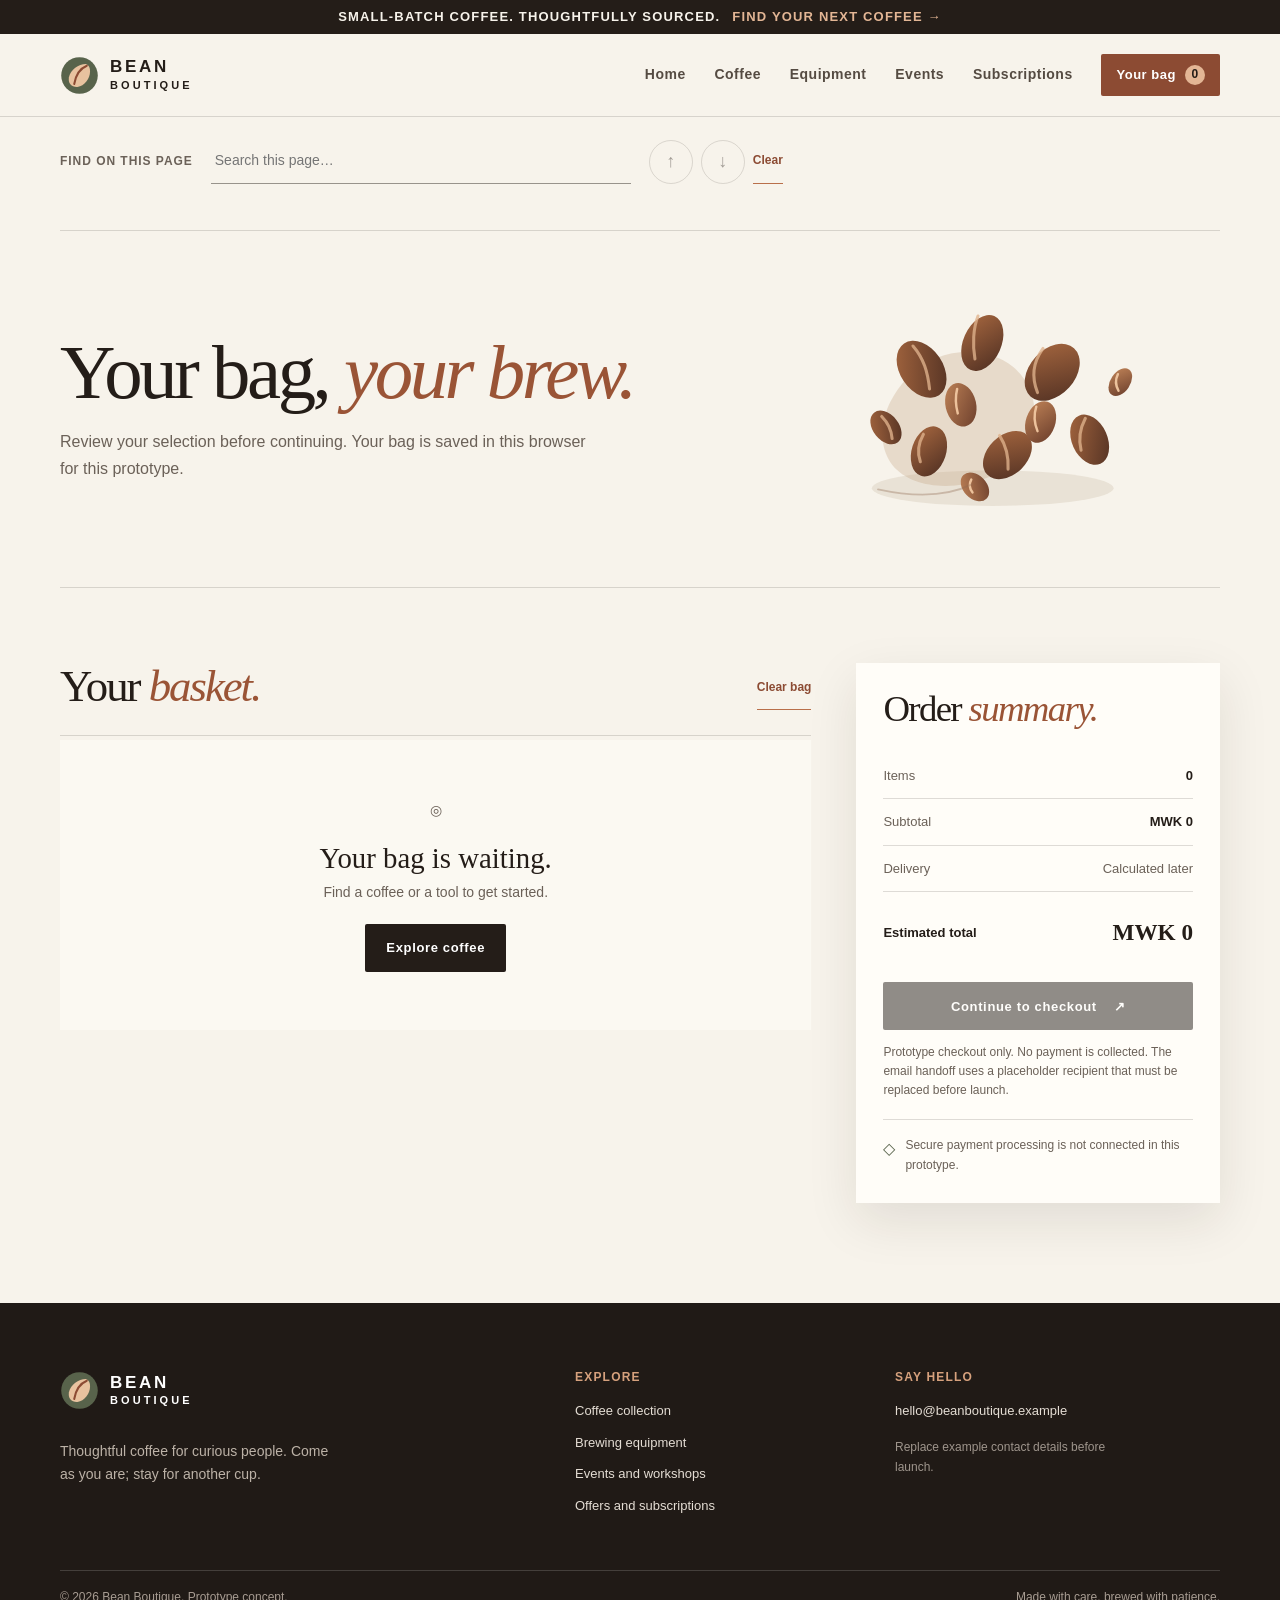
==== commit 1c4e05fb: "feat: align site with assignment brief - Add espresso machine to equipment range (espresso-machine.s" ====
--- a/cart.html
+++ b/cart.html
@@ -19,6 +19,22 @@
     <nav class="primary-nav" id="site-navigation" aria-label="Main navigation"><a href="index.html">Home</a><a href="coffee.html">Coffee</a><a href="equipment.html">Equipment</a><a href="events.html">Events</a><a href="subscriptions.html">Subscriptions</a><a class="nav-bag" href="cart.html" aria-current="page">Your bag <span class="cart-count" data-cart-count aria-live="polite">0</span></a></nav>
   </div></header>
   <main id="main-content">
+
+    <section class="page-find container" aria-label="Find on this page">
+      <form class="page-find-form" role="search" data-page-find>
+        <label class="page-find-label" for="page-find-input">Find on this page</label>
+        <div class="page-find-field">
+          <input id="page-find-input" type="search" autocomplete="off" placeholder="Search this page…">
+
+        </div>
+        <div class="page-find-nav">
+          <button class="icon-button" type="button" data-find-prev aria-label="Previous match" disabled>↑</button>
+          <button class="icon-button" type="submit" data-find-next aria-label="Next match" disabled>↓</button>
+          <button class="text-button" type="button" data-find-clear>Clear</button>
+        </div>
+        <p class="page-find-status" data-find-status role="status" aria-live="polite"></p>
+      </form>
+    </section>
     <section class="page-hero page-hero-compact container"><div><h1>Your bag, <em>your brew.</em></h1><p>Review your selection before continuing. Your bag is saved in this browser for this prototype.</p></div><img src="asserts/images/coffee-beans.svg" alt="Illustration of roasted coffee beans" loading="lazy"></section>
     <section class="section container cart-section">
       <div class="cart-layout">
--- a/styles/style.css
+++ b/styles/style.css
@@ -726,6 +726,23 @@
 }
 
 
+/* On-page find: search bar shared by all six pages */
+.page-find { padding-top: 22px; }
+.page-find-form { display: flex; flex-wrap: wrap; align-items: center; gap: 12px 18px; padding-bottom: 16px; border-bottom: 1px solid var(--line); }
+.page-find-label { color: var(--muted); font-size: 0.75rem; font-weight: 800; letter-spacing: .08em; text-transform: uppercase; }
+.page-find-field { position: relative; display: flex; flex: 1 1 260px; max-width: 420px; border-bottom: 1px solid rgba(36,29,24,.45); }
+.page-find-field::after { position: absolute; right: 0; bottom: -1px; left: 0; height: 2px; background: var(--clay-ink); content: ""; transform: scaleX(0); transform-origin: left; transition: transform .35s var(--ease-out); }
+.page-find-field:focus-within::after { transform: scaleX(1); }
+.page-find-field input { width: 100%; min-height: 44px; padding: 8px 4px; color: var(--ink); background: transparent; border: 0; border-radius: 0; outline: 0; font-size: 0.875rem; }
+.page-find-field input:focus-visible { outline: 2px solid var(--clay); outline-offset: 3px; }
+.page-find-nav { display: flex; align-items: center; gap: 8px; }
+.page-find-nav .icon-button { width: 44px; height: 44px; }
+.page-find-nav .icon-button:disabled { opacity: .4; cursor: not-allowed; }
+.page-find-status { flex-basis: 100%; min-height: 1.4em; margin: 0; color: var(--muted); font-size: 0.8125rem; }
+mark.find-hit { padding: 0 2px; color: var(--ink); background: #f6dcc4; border-radius: 2px; animation: find-in .45s var(--ease-out) both; }
+mark.find-hit.is-current { color: white; background: var(--clay-ink); box-shadow: 0 0 0 3px rgba(154,84,54,.22); }
+@keyframes find-in { from { background-color: transparent; color: inherit; } }
+
 /* Accessible confirmation toast for cart actions */
 .site-toast {
   position: fixed;
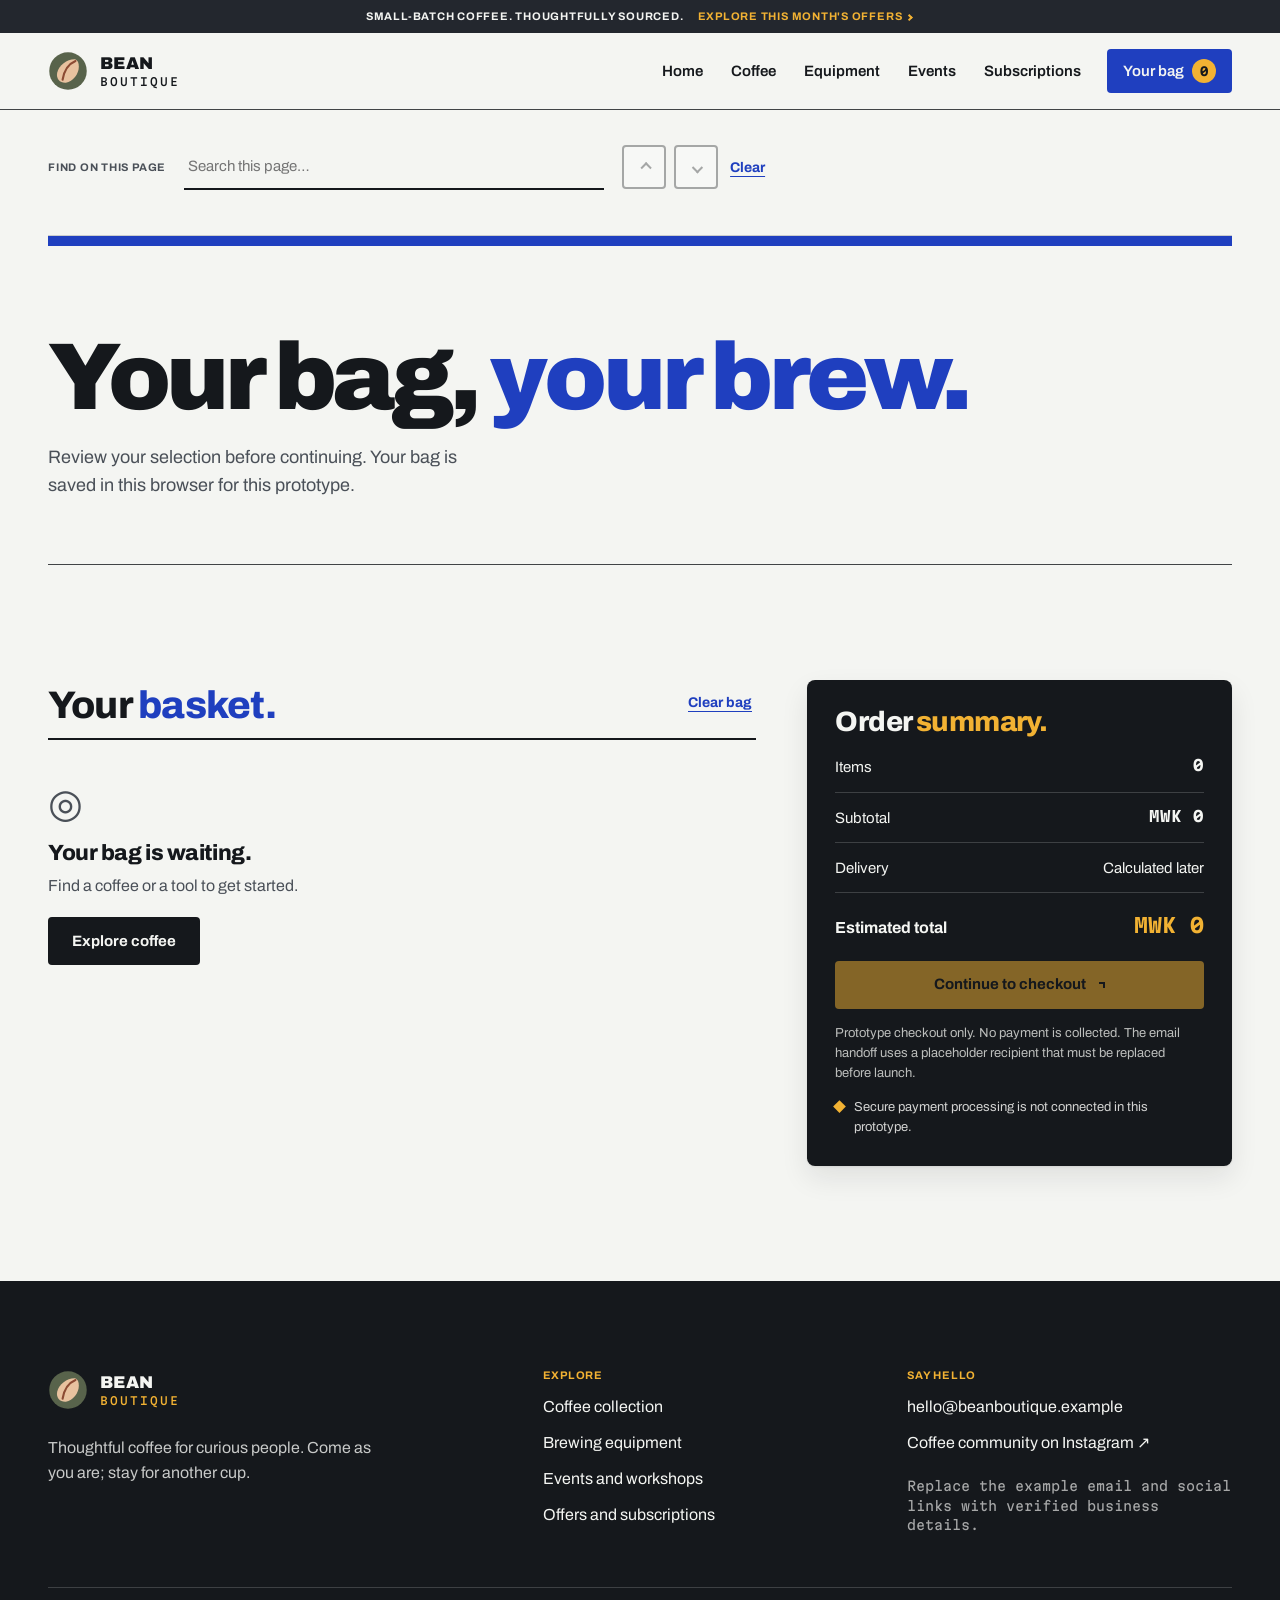
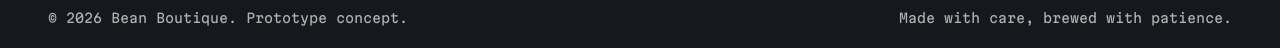
==== commit cd18cda6: "design(impeccable): replace visual world with cupping-sheet direction - Direction contract recorded " ====
--- a/cart.html
+++ b/cart.html
@@ -3,63 +3,112 @@
 <head>
   <meta charset="utf-8">
   <meta name="viewport" content="width=device-width, initial-scale=1">
-  <meta name="theme-color" content="#201a16">
-  <meta name="description" content="Review the coffee and brewing equipment in your Bean Boutique shopping bag.">
-  <title>Your Bag | Bean Boutique</title>
+  <meta name="theme-color" content="#1f3fbf">
+  <meta name="description" content="Review the coffee and equipment in your Bean Boutique bag before checkout.">
+  <title>Shopping Bag | Bean Boutique</title>
   <link rel="icon" type="image/svg+xml" href="asserts/images/bean-mark.svg">
+  <link rel="preload" href="asserts/fonts/archivo-latin-wght.woff2" as="font" type="font/woff2" crossorigin>
   <link rel="stylesheet" href="styles/style.css">
   <script src="scripts/main.js" defer></script>
 </head>
 <body class="page-cart" id="top">
   <a class="skip-link" href="#main-content">Skip to content</a>
-  <div class="announcement-bar">Small-batch coffee. Thoughtfully sourced. <a href="coffee.html">Find your next coffee <span aria-hidden="true">→</span></a></div>
-  <header class="site-header"><div class="header-main container">
-    <a class="brand" href="index.html" aria-label="Bean Boutique home"><img class="brand-mark" src="asserts/images/bean-mark.svg" alt=""><span class="brand-name">BEAN <span>BOUTIQUE</span></span></a>
-    <button class="menu-toggle" type="button" aria-expanded="false" aria-controls="site-navigation"><span class="menu-toggle-lines" aria-hidden="true"></span><span class="menu-toggle-label">Menu</span></button>
-    <nav class="primary-nav" id="site-navigation" aria-label="Main navigation"><a href="index.html">Home</a><a href="coffee.html">Coffee</a><a href="equipment.html">Equipment</a><a href="events.html">Events</a><a href="subscriptions.html">Subscriptions</a><a class="nav-bag" href="cart.html" aria-current="page">Your bag <span class="cart-count" data-cart-count aria-live="polite">0</span></a></nav>
-  </div></header>
+  <div class="announcement-bar">
+    <span>Small-batch coffee. Thoughtfully sourced.</span>
+    <a href="subscriptions.html">Explore this month's offers <span class="arrow arrow-r" aria-hidden="true"></span></a>
+  </div>
+
+  <header class="site-header">
+    <div class="header-main container">
+      <a class="brand" href="index.html" aria-label="Bean Boutique home">
+        <img class="brand-mark" src="asserts/images/bean-mark.svg" alt="">
+        <span class="brand-name">BEAN <span>BOUTIQUE</span></span>
+      </a>
+      <button class="menu-toggle" type="button" aria-expanded="false" aria-controls="site-navigation">
+        <span class="menu-toggle-lines" aria-hidden="true"></span>
+        <span class="menu-toggle-label">Menu</span>
+      </button>
+      <nav class="primary-nav" id="site-navigation" aria-label="Main navigation">
+        <a href="index.html">Home</a>
+        <a href="coffee.html">Coffee</a>
+        <a href="equipment.html">Equipment</a>
+        <a href="events.html">Events</a>
+        <a href="subscriptions.html">Subscriptions</a>
+        <a class="nav-bag" href="cart.html">Your bag <span class="cart-count" data-cart-count aria-live="polite">0</span></a>
+      </nav>
+    </div>
+  </header>
+
   <main id="main-content">
-
     <section class="page-find container" aria-label="Find on this page">
       <form class="page-find-form" role="search" data-page-find>
         <label class="page-find-label" for="page-find-input">Find on this page</label>
-        <div class="page-find-field">
-          <input id="page-find-input" type="search" autocomplete="off" placeholder="Search this page…">
-
-        </div>
+        <div class="page-find-field"><input id="page-find-input" type="search" autocomplete="off" placeholder="Search this page…"></div>
         <div class="page-find-nav">
-          <button class="icon-button" type="button" data-find-prev aria-label="Previous match" disabled>↑</button>
-          <button class="icon-button" type="submit" data-find-next aria-label="Next match" disabled>↓</button>
+          <button class="icon-button" type="button" data-find-prev aria-label="Previous match" disabled><span class="arrow arrow-u" aria-hidden="true"></span></button>
+          <button class="icon-button" type="submit" data-find-next aria-label="Next match" disabled><span class="arrow arrow-d" aria-hidden="true"></span></button>
           <button class="text-button" type="button" data-find-clear>Clear</button>
         </div>
         <p class="page-find-status" data-find-status role="status" aria-live="polite"></p>
       </form>
     </section>
-    <section class="page-hero page-hero-compact container"><div><h1>Your bag, <em>your brew.</em></h1><p>Review your selection before continuing. Your bag is saved in this browser for this prototype.</p></div><img src="asserts/images/coffee-beans.svg" alt="Illustration of roasted coffee beans" loading="lazy"></section>
-    <section class="section container cart-section">
+    <section class="page-hero page-hero-compact container">
+      <div>
+        <h1>Your bag, <em>your brew.</em></h1>
+        <p>Review your selection before continuing. Your bag is saved in this browser for this prototype.</p>
+      </div>
+    </section>
+
+    <section class="section container">
       <div class="cart-layout">
         <div class="cart-main">
-          <div class="cart-heading"><div><h2>Your <em>basket.</em></h2></div><button class="text-button" type="button" data-clear-cart>Clear bag</button></div>
+          <div class="cart-heading"><h2>Your <em>basket.</em></h2><button class="text-button" type="button" data-clear-cart>Clear bag</button></div>
           <div id="cart-items" class="cart-items" aria-live="polite">
-            <div class="empty-cart"><p class="empty-cart-mark" aria-hidden="true">◎</p><h3>Your bag is waiting.</h3><p>Find a coffee or a tool to get started.</p><a class="button button-dark" href="coffee.html">Explore coffee</a></div>
+            <div class="empty-cart"><span class="empty-ring" aria-hidden="true"></span><h3>Your bag is waiting.</h3><p>Find a coffee or a tool to get started.</p><a class="button button-dark" href="coffee.html">Explore coffee</a></div>
           </div>
         </div>
         <aside class="cart-summary" aria-labelledby="summary-title">
-<h2 id="summary-title">Order <em>summary.</em></h2>
+          <h2 id="summary-title">Order <em>summary.</em></h2>
           <div class="summary-line"><span>Items</span><strong id="cart-item-count">0</strong></div>
           <div class="summary-line"><span>Subtotal</span><strong id="cart-subtotal">MWK 0</strong></div>
           <div class="summary-line"><span>Delivery</span><span>Calculated later</span></div>
           <div class="summary-total"><span>Estimated total</span><strong id="cart-total">MWK 0</strong></div>
-          <button class="button button-dark button-full" type="button" data-checkout disabled>Continue to checkout <span aria-hidden="true">↗</span></button>
+          <button class="button button-full" type="button" data-checkout disabled>Continue to checkout <span class="arrow" aria-hidden="true"></span></button>
           <p class="summary-note">Prototype checkout only. No payment is collected. The email handoff uses a placeholder recipient that must be replaced before launch.</p>
-          <div class="secure-note"><span aria-hidden="true">◇</span><span>Secure payment processing is not connected in this prototype.</span></div>
+          <div class="secure-note"><span class="diamond" aria-hidden="true"></span><span>Secure payment processing is not connected in this prototype.</span></div>
         </aside>
       </div>
     </section>
+
   </main>
+
   <footer class="site-footer">
-    <div class="container footer-main"><div class="footer-brand"><a class="brand brand-footer" href="index.html"><img class="brand-mark" src="asserts/images/bean-mark.svg" alt=""><span class="brand-name">BEAN <span>BOUTIQUE</span></span></a><p>Thoughtful coffee for curious people. Come as you are; stay for another cup.</p></div><div class="footer-links"><h2>Explore</h2><a href="coffee.html">Coffee collection</a><a href="equipment.html">Brewing equipment</a><a href="events.html">Events and workshops</a><a href="subscriptions.html">Offers and subscriptions</a></div><div class="footer-links"><h2>Say hello</h2><a href="mailto:hello@beanboutique.example">hello@beanboutique.example</a><span class="footer-note">Replace example contact details before launch.</span></div></div>
-    <div class="container footer-bottom"><span>© <span data-current-year>2026</span> Bean Boutique. Prototype concept.</span><span>Made with care, brewed with patience.</span></div>
+    <div class="container footer-main">
+      <div class="footer-brand">
+        <a class="brand brand-footer" href="index.html">
+          <img class="brand-mark" src="asserts/images/bean-mark.svg" alt="">
+          <span class="brand-name">BEAN <span>BOUTIQUE</span></span>
+        </a>
+        <p>Thoughtful coffee for curious people. Come as you are; stay for another cup.</p>
+      </div>
+      <div class="footer-links">
+        <h2>Explore</h2>
+        <a href="coffee.html">Coffee collection</a>
+        <a href="equipment.html">Brewing equipment</a>
+        <a href="events.html">Events and workshops</a>
+        <a href="subscriptions.html">Offers and subscriptions</a>
+      </div>
+      <div class="footer-links">
+        <h2>Say hello</h2>
+        <a href="mailto:hello@beanboutique.example">hello@beanboutique.example</a>
+        <a href="https://www.instagram.com/explore/tags/specialtycoffee/" target="_blank" rel="noopener noreferrer">Coffee community on Instagram ↗</a>
+        <span class="footer-note">Replace the example email and social links with verified business details.</span>
+      </div>
+    </div>
+    <div class="container footer-bottom">
+      <span>© <span data-current-year>2026</span> Bean Boutique. Prototype concept.</span>
+      <span>Made with care, brewed with patience.</span>
+    </div>
   </footer>
 </body>
-</html>+</html>
--- a/styles/style.css
+++ b/styles/style.css
@@ -1,775 +1,540 @@
-/* Bean Boutique - original responsive styling for the static HTML prototype */
+/* Bean Boutique: cupping-sheet design system.
+   Tokens first, then base, layout, components, pages, motion. */
+
+@font-face {
+  font-family: "Archivo";
+  src: url("../asserts/fonts/archivo-latin-wght.woff2") format("woff2");
+  font-weight: 100 900;
+  font-style: normal;
+  font-display: swap;
+}
+@font-face {
+  font-family: "Martian Mono";
+  src: url("../asserts/fonts/martian-mono-latin-400.woff2") format("woff2");
+  font-weight: 400;
+  font-display: swap;
+}
+@font-face {
+  font-family: "Martian Mono";
+  src: url("../asserts/fonts/martian-mono-latin-500.woff2") format("woff2");
+  font-weight: 500;
+  font-display: swap;
+}
+@font-face {
+  font-family: "Martian Mono";
+  src: url("../asserts/fonts/martian-mono-latin-700.woff2") format("woff2");
+  font-weight: 700;
+  font-display: swap;
+}
+
 :root {
-  color-scheme: light;
-  --ink: #241d18;
-  --muted: #6b6158;
-  --cream: #f7f3eb;
-  --paper: #fffdf8;
-  --sand: #e9dfd1;
-  --clay: #b96f4a;
-  --clay-ink: #9a5436;
-  --rust: #8c4b33;
-  --olive: #58634b;
-  --line: rgba(36, 29, 24, .15);
-  --shadow: 0 18px 48px rgba(44, 32, 22, .10);
-  --serif: Georgia, "Times New Roman", serif;
-  --sans: "Aptos", "Segoe UI", Arial, sans-serif;
-  --content: 1160px;
-  --ease-out: cubic-bezier(.16, 1, .3, 1);
-}
-* { box-sizing: border-box; }
-html { scroll-behavior: smooth; scroll-padding-top: 100px; }
+  --cobalt: #1f3fbf;
+  --cobalt-deep: #172f96;
+  --paper: #f4f5f2;
+  --white: #ffffff;
+  --ink: #15181c;
+  --graphite: #23272e;
+  --muted: #4a5058;
+  --marigold: #f2b233;
+  --marigold-pale: #f7d98a;
+  --roast: #3b2519;
+  --cherry: #b8322a;
+  --rule: rgba(21, 24, 28, .18);
+  --rule-strong: rgba(21, 24, 28, .8);
+  --shadow: 0 1px 2px rgba(21, 24, 28, .08), 0 12px 28px rgba(21, 24, 28, .09);
+  --shadow-lift: 0 2px 4px rgba(21, 24, 28, .10), 0 22px 40px rgba(21, 24, 28, .16);
+  --radius: 8px;
+  --display: "Archivo", "Arial Black", "Helvetica Neue", Arial, sans-serif;
+  --body: "Archivo", "Helvetica Neue", Arial, sans-serif;
+  --mono: "Martian Mono", ui-monospace, "SFMono-Regular", Menlo, Consolas, monospace;
+  --content: 1240px;
+  --gutter: clamp(20px, 4vw, 48px);
+  --ease: cubic-bezier(.2, .8, .2, 1);
+}
+
+*, *::before, *::after { box-sizing: border-box; }
+[hidden] { display: none !important; }
+html { scroll-behavior: smooth; scroll-padding-top: 150px; -webkit-text-size-adjust: 100%; }
 body {
   margin: 0;
   color: var(--ink);
-  background: var(--cream);
-  font-family: var(--sans);
+  background: var(--paper);
+  font-family: var(--body);
   font-size: 1rem;
-  line-height: 1.65;
+  line-height: 1.55;
   -webkit-font-smoothing: antialiased;
 }
-body, button, input, select { font-family: var(--sans); }
-img { display: block; max-width: 100%; }
-a { color: inherit; text-decoration: none; }
-button, input, select { font: inherit; }
+img, svg { display: block; max-width: 100%; height: auto; }
+h1, h2, h3, h4, p { margin-top: 0; }
+h1, h2, h3 { font-family: var(--display); font-weight: 800; letter-spacing: -.02em; line-height: 1; }
+h1 { font-size: clamp(3rem, 7.4vw, 6.75rem); font-weight: 900; letter-spacing: -.045em; line-height: .9; margin-bottom: 24px; }
+h2 { font-size: clamp(2rem, 4vw, 3.25rem); margin-bottom: 16px; }
+h3 { font-size: 1.375rem; margin-bottom: 8px; }
+em { font-style: normal; color: var(--cobalt); }
+a { color: inherit; }
+button, input, select { font: inherit; color: inherit; }
 button { cursor: pointer; }
-button:disabled { cursor: not-allowed; opacity: .5; }
-[hidden] { display: none !important; }
-:focus-visible { outline: 3px solid #b66a43; outline-offset: 4px; }
-::selection { color: white; background: var(--rust); }
-.container { width: min(calc(100% - 64px), var(--content)); margin-inline: auto; }
-.visually-hidden {
-  position: absolute;
-  width: 1px;
-  height: 1px;
-  padding: 0;
-  margin: -1px;
-  overflow: hidden;
-  clip: rect(0, 0, 0, 0);
-  white-space: nowrap;
-  border: 0;
-}
-.skip-link {
-  position: fixed;
-  z-index: 1000;
-  top: 12px;
-  left: 12px;
-  padding: 10px 16px;
-  color: white;
-  background: var(--ink);
-  transform: translateY(-160%);
-}
+:focus-visible { outline: 3px solid var(--cobalt); outline-offset: 3px; }
+.cobalt :focus-visible, .graphite :focus-visible, .ticker-band :focus-visible { outline-color: var(--marigold); }
+.container { width: min(100% - (var(--gutter) * 2), var(--content)); margin-inline: auto; }
+.visually-hidden { position: absolute !important; width: 1px; height: 1px; overflow: hidden; clip: rect(0 0 0 0); white-space: nowrap; }
+.skip-link { position: fixed; top: 12px; left: 12px; z-index: 300; padding: 12px 16px; color: var(--paper); background: var(--ink); transform: translateY(-160%); transition: transform .2s var(--ease); }
 .skip-link:focus { transform: translateY(0); }
-.announcement-bar {
-  display: flex;
-  justify-content: center;
-  align-items: center;
-  gap: 12px;
-  min-height: 34px;
-  padding: 6px 16px;
-  color: #f7f3eb;
-  background: var(--ink);
-  font-size: 0.8125rem;
-  font-weight: 600;
-  letter-spacing: .09em;
-  text-align: center;
-  text-transform: uppercase;
-}
-.announcement-bar a { color: #e3b695; transition: color .2s ease; }
-.announcement-bar a:hover { color: white; }
-.site-header {
-  position: sticky;
-  z-index: 100;
-  top: 0;
-  background: rgba(247, 243, 235, .95);
-  border-bottom: 1px solid var(--line);
-  backdrop-filter: blur(15px);
-}
-.header-main {
-  display: flex;
-  align-items: center;
-  justify-content: space-between;
-  min-height: 82px;
-  gap: 24px;
-}
-.brand { display: inline-flex; align-items: center; gap: 11px; flex: 0 0 auto; }
-.brand-mark { width: 39px; height: 39px; }
-.brand-name {
-  display: flex;
-  flex-direction: column;
-  color: var(--ink);
-  font-size: 1.0625rem;
-  font-weight: 800;
-  letter-spacing: .16em;
-  line-height: 1.05;
-}
-.brand-name span { margin-top: 4px; font-size: 0.6875rem; letter-spacing: .28em; }
-.primary-nav { display: flex; align-items: center; gap: clamp(14px, 2.25vw, 31px); }
-.primary-nav > a:not(.nav-bag) {
-  position: relative;
-  padding: 8px 0;
-  color: #554b42;
-  font-size: 0.875rem;
-  font-weight: 700;
-  letter-spacing: .035em;
-  transition: color .2s ease;
-}
-.primary-nav > a:not(.nav-bag)::after {
-  position: absolute;
-  right: 0;
-  bottom: 2px;
-  left: 0;
-  height: 1px;
-  background: var(--clay);
-  content: "";
-  transform: scaleX(0);
-  transform-origin: left;
-  transition: transform .22s ease;
-}
-.primary-nav > a:not(.nav-bag):hover, .primary-nav > a:not(.nav-bag)[aria-current="page"] { color: var(--rust); }
+.mono { font-family: var(--mono); letter-spacing: .02em; }
+
+/* Announcement and header */
+.announcement-bar { display: flex; flex-wrap: wrap; align-items: center; justify-content: center; gap: 4px 14px; padding: 9px var(--gutter); color: var(--paper); background: var(--graphite); font: 500 .75rem/1.4 var(--mono); letter-spacing: .03em; text-align: center; }
+.announcement-bar a { color: var(--marigold); text-decoration: none; }
+.announcement-bar a:hover { text-decoration: underline; }
+.site-header { position: sticky; top: 0; z-index: 50; background: var(--paper); border-bottom: 1px solid var(--rule-strong); }
+.header-main { display: flex; align-items: center; justify-content: space-between; gap: 24px; min-height: 76px; }
+.brand { display: inline-flex; align-items: center; gap: 12px; text-decoration: none; }
+.brand-mark { width: 40px; height: 40px; }
+.brand-name { display: flex; flex-direction: column; font: 900 1.0625rem/1 var(--display); letter-spacing: .02em; }
+.brand-name span { margin-top: 4px; font: 500 .6875rem/1 var(--mono); letter-spacing: .18em; }
+.menu-toggle { display: none; align-items: center; gap: 10px; min-height: 44px; padding: 8px 12px; background: transparent; border: 1px solid var(--ink); border-radius: 4px; font: 500 .8125rem var(--mono); text-transform: uppercase; letter-spacing: .06em; }
+.menu-toggle-lines, .menu-toggle-lines::before, .menu-toggle-lines::after { display: block; width: 18px; height: 2px; background: currentColor; position: relative; }
+.menu-toggle-lines::before, .menu-toggle-lines::after { content: ""; position: absolute; left: 0; }
+.menu-toggle-lines::before { top: -6px; } .menu-toggle-lines::after { top: 6px; }
+.primary-nav { display: flex; align-items: center; gap: 4px; }
+.primary-nav > a { position: relative; min-height: 44px; display: inline-flex; align-items: center; padding: 0 12px; color: var(--ink); text-decoration: none; font-weight: 600; font-size: .9375rem; }
+.primary-nav > a::after { position: absolute; right: 12px; bottom: 6px; left: 12px; height: 3px; background: var(--cobalt); content: ""; transform: scaleX(0); transform-origin: left; transition: transform .3s var(--ease); }
 .primary-nav > a:not(.nav-bag):hover::after, .primary-nav > a:not(.nav-bag)[aria-current="page"]::after { transform: scaleX(1); }
-.nav-bag {
-  display: inline-flex;
-  align-items: center;
-  gap: 9px;
-  padding: 10px 15px;
-  color: white;
-  background: var(--ink);
-  border-radius: 2px;
-  font-size: 0.8125rem;
-  font-weight: 700;
-  letter-spacing: .04em;
-  transition: background .2s ease, transform .2s ease;
-}
-.nav-bag:hover, .nav-bag[aria-current="page"] { color: white; background: var(--rust); }
-.nav-bag:hover { transform: translateY(-1px); }
-.cart-count {
-  display: inline-grid;
-  min-width: 20px;
-  height: 20px;
-  place-items: center;
-  color: var(--ink);
-  background: #e3b695;
-  border-radius: 50%;
-  font-size: 0.75rem;
-  font-weight: 800;
-}
-.menu-toggle { display: none; }
-.hero-section {
-  display: grid;
-  grid-template-columns: .9fr 1.1fr;
-  align-items: center;
-  min-height: 600px;
-  padding-block: 64px 72px;
-  gap: clamp(30px, 5vw, 80px);
-}
-.hero-copy { max-width: 520px; padding-left: clamp(0px, 3vw, 36px); }
-.eyebrow {
-  margin: 0 0 16px;
-  color: var(--rust);
-  font-size: 0.75rem;
-  font-weight: 800;
-  letter-spacing: .14em;
-  line-height: 1.5;
-  text-transform: uppercase;
-}
-h1, h2, h3, p { margin-top: 0; }
-h1, h2, h3 { color: var(--ink); }
-h1, h2 {
-  font-family: var(--serif);
-  font-weight: 400;
-  letter-spacing: -.045em;
-}
-h1 { margin-bottom: 22px; font-size: clamp(3.5rem, 6.5vw, 6.3rem); line-height: .98; }
-h2 { margin-bottom: 18px; font-size: clamp(2.4rem, 4vw, 4.2rem); line-height: 1.05; }
-h1 em, h2 em { color: var(--clay-ink); font-weight: 400; }
-h3 { margin-bottom: 10px; font-family: var(--serif); font-size: 1.7rem; font-weight: 400; line-height: 1.14; }
-.hero-description { max-width: 420px; margin-bottom: 30px; color: var(--muted); font-size: 1rem; }
-.button-row { display: flex; align-items: center; flex-wrap: wrap; gap: 22px; }
-.button {
-  display: inline-flex;
-  min-height: 48px;
-  justify-content: center;
-  align-items: center;
-  gap: 17px;
-  padding: 12px 20px;
-  border: 1px solid transparent;
-  border-radius: 2px;
-  font-size: 0.8125rem;
-  font-weight: 800;
-  letter-spacing: .05em;
-  text-align: center;
-  transition: color .2s ease, background .2s ease, border-color .2s ease, transform .2s ease, box-shadow .2s ease;
-}
-.button:hover:not(:disabled) { transform: translateY(-2px); box-shadow: 0 8px 18px rgba(36, 29, 24, .12); }
-.button-dark { color: white; background: var(--ink); }
-.button-dark:hover:not(:disabled) { background: var(--rust); }
-.button-outline { color: var(--ink); background: transparent; border-color: rgba(36, 29, 24, .45); }
-.button-outline:hover:not(:disabled) { color: white; background: var(--ink); border-color: var(--ink); }
+.primary-nav > a:not(.nav-bag)[aria-current="page"] { color: var(--cobalt); }
+.nav-bag { margin-left: 10px; padding: 0 16px !important; color: var(--paper) !important; background: var(--cobalt); border-radius: 4px; }
+.nav-bag::after { display: none; }
+.nav-bag:hover { background: var(--cobalt-deep); }
+.cart-count { display: inline-grid; place-items: center; min-width: 24px; height: 24px; margin-left: 8px; padding: 0 6px; color: var(--ink); background: var(--marigold); border-radius: 999px; font: 700 .75rem var(--mono); }
+
+/* Buttons */
+.button, .button-dark, .button-outline, .button-light {
+  display: inline-flex; align-items: center; justify-content: center; gap: 10px;
+  min-height: 48px; padding: 12px 22px; border: 2px solid transparent; border-radius: 4px;
+  font: 700 .9375rem/1 var(--body); text-decoration: none; text-align: center;
+  transition: transform .2s var(--ease), background-color .2s var(--ease), box-shadow .2s var(--ease), color .2s var(--ease);
+}
+.button { color: var(--ink); background: var(--marigold); }
+.button-dark { color: var(--paper); background: var(--ink); }
+.button-outline { color: var(--ink); background: transparent; border-color: var(--ink); }
 .button-light { color: var(--ink); background: var(--paper); }
-.button-light:hover:not(:disabled) { color: white; background: var(--rust); }
-.button-small { min-height: 44px; padding: 8px 13px; color: white; background: var(--ink); font-size: 0.75rem; }
-.button-small:hover:not(:disabled) { background: var(--rust); }
+.button:hover, .button-dark:hover, .button-light:hover { transform: translateY(-2px); box-shadow: var(--shadow); }
+.button-outline:hover { background: var(--ink); color: var(--paper); }
+.button-small { min-height: 44px; padding: 10px 16px; font-size: .875rem; }
 .button-full { width: 100%; }
-.text-link {
-  display: inline-flex;
-  align-items: center;
-  gap: 8px;
-  padding-bottom: 3px;
-  border-bottom: 1px solid var(--clay);
-  color: var(--ink);
-  font-size: 0.875rem;
-  font-weight: 800;
-  transition: color .2s ease, gap .2s ease;
-}
-.text-link:hover { gap: 13px; color: var(--rust); }
-.hero-footnote { display: flex; align-items: center; gap: 12px; margin-top: 56px; color: var(--muted); font-size: 0.8125rem; letter-spacing: .02em; }
-.small-rule { width: 36px; height: 1px; background: var(--clay); }
-.hero-art { position: relative; min-width: 0; }
-.hero-art::before {
-  position: absolute;
-  z-index: -1;
-  top: 7%;
-  right: 2%;
-  bottom: 1%;
-  left: 3%;
-  background: #e7d8c6;
-  border-radius: 46% 46% 4px 4px;
-  content: "";
-  transform: rotate(2deg);
-}
-.hero-art > img { width: 100%; max-height: 530px; object-fit: contain; }
-.hero-stamp {
-  position: absolute;
-  right: 0;
-  bottom: 9%;
-  display: flex;
-  width: 112px;
-  height: 112px;
-  flex-direction: column;
-  justify-content: center;
-  align-items: center;
-  color: white;
-  background: var(--olive);
-  border: 5px solid var(--cream);
-  border-radius: 50%;
-  font-size: 0.6875rem;
-  letter-spacing: .1em;
-  line-height: 1.45;
-  transform: rotate(9deg);
-}
-.hero-stamp strong { font-family: var(--serif); font-size: 1.1875rem; font-weight: 400; letter-spacing: .03em; }
-.ticker-band { overflow: hidden; padding: 16px 0; color: var(--paper); background: var(--olive); }
+.button:disabled, .button-dark:disabled { opacity: .45; cursor: not-allowed; transform: none; box-shadow: none; }
+.button-row { display: flex; flex-wrap: wrap; align-items: center; gap: 18px 28px; }
+.text-link { display: inline-flex; align-items: center; gap: 8px; min-height: 44px; font-weight: 700; text-decoration: none; background: linear-gradient(currentColor, currentColor) 0 100% / 0 2px no-repeat; transition: background-size .3s var(--ease); }
+.text-link:hover { background-size: 100% 2px; }
+.text-button { min-height: 44px; padding: 8px 4px; background: none; border: 0; color: var(--cobalt); font: 700 .875rem var(--body); text-decoration: underline; text-underline-offset: 4px; }
+.icon-button { display: inline-grid; place-items: center; width: 44px; height: 44px; background: var(--white); border: 2px solid var(--ink); border-radius: 4px; font-size: 1.125rem; transition: background-color .2s var(--ease), color .2s var(--ease); }
+.icon-button:hover:not(:disabled) { background: var(--ink); color: var(--paper); }
+.icon-button:disabled { opacity: .35; cursor: not-allowed; }
+.quantity-button { display: grid; place-items: center; width: 40px; height: 40px; background: var(--white); border: 1px solid var(--ink); border-radius: 4px; font-size: 1.125rem; }
+.quantity-button:hover { background: var(--ink); color: var(--paper); }
+.remove-item { min-height: 40px; padding: 8px 6px; background: none; border: 0; color: var(--cobalt); font: 700 .875rem var(--body); text-decoration: underline; text-underline-offset: 4px; }
+
+/* Ticker: marigold tape */
+.ticker-band { overflow: hidden; padding: 14px 0; color: var(--ink); background: var(--marigold); border-block: 1px solid var(--ink); }
 .ticker-inner { display: flex; align-items: center; gap: 16px; }
 .ticker-viewport { min-width: 0; flex: 1; overflow: hidden; }
+.ticker-track { display: flex; width: max-content; gap: 28px; align-items: center; animation: ticker 34s linear infinite; font: 700 .8125rem var(--mono); letter-spacing: .08em; text-transform: uppercase; }
+.ticker-track i { font-style: normal; }
 .ticker-track.is-paused { animation-play-state: paused; }
-.ticker-toggle { flex: 0 0 auto; min-height: 44px; padding: 8px 14px; color: var(--paper); background: transparent; border: 1px solid rgba(247,243,235,.55); border-radius: 2px; font-size: 0.75rem; font-weight: 700; letter-spacing: .04em; }
-.ticker-toggle:hover { background: rgba(247,243,235,.12); }
-.ticker-track { display: flex; width: max-content; align-items: center; gap: 38px; animation: ticker-drift 38s linear infinite; }
-.ticker-track span { font-size: 0.75rem; font-weight: 800; letter-spacing: .14em; white-space: nowrap; }
-.ticker-track i { color: #e0b18c; font-size: 1rem; font-style: normal; }
-@keyframes ticker-drift { to { transform: translateX(-25%); } }
-.section { padding-block: 100px; }
-.section-intro { padding-bottom: 115px; }
-.section-heading { margin-bottom: 38px; }
-.section-heading h2 { max-width: 690px; }
-.section-heading-row { display: flex; justify-content: space-between; align-items: end; gap: 20px; }
-.feature-grid { display: grid; grid-template-columns: repeat(3, 1fr); gap: 20px; }
-.feature-card {
-  position: relative;
-  display: flex;
-  min-height: 410px;
-  flex-direction: column;
-  overflow: hidden;
-  background: var(--paper);
-  border-radius: 4px;
-  box-shadow: 0 10px 35px rgba(44, 32, 22, .06);
-  transition: transform .28s ease, box-shadow .28s ease;
-}
-.feature-card:hover { transform: translateY(-7px); box-shadow: var(--shadow); }
-.feature-card > img { width: 100%; height: 210px; padding: 18px 30px 0; object-fit: contain; background: #efe6d9; transition: transform .4s ease; }
-.feature-card:hover > img { transform: scale(1.04); }
-.feature-card-equipment > img { background: #e5e4d8; }
-.feature-card-events > img { background: #e8d9ca; }
-.feature-card-content { position: relative; flex: 1; padding: 23px 25px 28px; }
-.card-kicker, .product-origin, .event-type, .plan-label { color: var(--rust); font-size: 0.75rem; font-weight: 800; letter-spacing: .1em; }
-.feature-card h3 { margin-top: 10px; font-size: 1.8rem; }
-.feature-card p { max-width: 270px; margin-bottom: 0; color: var(--muted); font-size: 0.875rem; }
-.circle-arrow {
-  position: absolute;
-  right: 24px;
-  bottom: 25px;
-  display: grid;
-  width: 36px;
-  height: 36px;
-  place-items: center;
-  color: white;
-  background: var(--ink);
-  border-radius: 50%;
-  font-size: 1rem;
-  transition: background .2s ease, transform .2s ease;
-}
-.feature-card:hover .circle-arrow { background: var(--rust); transform: rotate(45deg); }
-.feature-carousel-section { background: #eee7dc; }
-.carousel-controls { display: flex; gap: 9px; padding-bottom: 8px; }
-.icon-button {
-  display: grid;
-  width: 43px;
-  height: 43px;
-  place-items: center;
-  color: var(--ink);
-  background: transparent;
-  border: 1px solid rgba(36, 29, 24, .35);
-  border-radius: 50%;
-  font-size: 1.125rem;
-  transition: color .2s ease, background .2s ease;
-}
-.icon-button:hover { color: white; background: var(--ink); }
-.feature-carousel { position: relative; }
-.carousel-slide {
-  display: grid;
-  min-height: 350px;
-  grid-template-columns: 1fr 1fr;
-  align-items: center;
-  gap: clamp(30px, 7vw, 100px);
-  padding: 35px clamp(20px, 6vw, 76px);
-  background: var(--paper);
-  border-radius: 4px;
-  animation: slide-in .45s ease both;
-}
-@keyframes slide-in { from { opacity: .2; transform: translateY(12px); } to { opacity: 1; transform: translateY(0); } }
-.carousel-slide-image { display: grid; min-height: 270px; place-items: center; background: #eee7dc; }
-.carousel-slide-image img { width: 80%; height: 270px; object-fit: contain; }
-.carousel-slide-copy { max-width: 430px; }
-.carousel-slide-copy h3 { margin-bottom: 16px; font-size: clamp(2rem, 3vw, 3rem); }
-.carousel-slide-copy > p:not(.eyebrow) { margin-bottom: 26px; color: var(--muted); font-size: 0.9375rem; }
-.split-section { display: grid; grid-template-columns: 1.05fr .95fr; align-items: center; gap: clamp(44px, 8vw, 120px); }
-.split-image { min-height: 420px; display: grid; place-items: center; background: #e9dfd1; }
-.split-image img { width: 90%; max-height: 410px; object-fit: contain; }
-.split-copy { max-width: 460px; }
-.split-copy p:not(.eyebrow) { margin: 0 0 29px; color: var(--muted); font-size: 0.9375rem; }
-.community-section { color: white; background: #2a332a; }
-.community-grid { display: grid; grid-template-columns: .85fr 1.15fr; align-items: center; gap: 70px; }
-.community-section h2 { color: white; }
-.community-section h2 em { color: #d3a17e; }
-.community-section .eyebrow { color: #e2b693; }
-.muted-copy { max-width: 380px; margin-bottom: 24px; color: #d5d0c7; font-size: 0.9375rem; }
-.community-section .text-link { color: white; border-color: #d3a17e; }
-.spotify-widget { padding: 9px; background: rgba(255, 255, 255, .08); border: 1px solid rgba(255,255,255,.18); }
-.spotify-widget iframe { display: block; min-height: 352px; border: 0; border-radius: 4px; }
-.location-section { display: grid; grid-template-columns: .8fr 1.2fr; align-items: center; gap: 65px; }
-.location-copy { max-width: 390px; }
-.location-copy p:not(.eyebrow) { margin-bottom: 22px; color: var(--muted); font-size: 0.9375rem; }
-.map-widget { overflow: hidden; background: var(--paper); border: 1px solid var(--line); box-shadow: var(--shadow); }
-.map-widget iframe { display: block; width: 100%; height: 310px; border: 0; }
-.widget-caption { margin: 0; padding: 10px 15px; color: var(--muted); font-size: 0.75rem; letter-spacing: .04em; }
-.site-footer { padding-top: 68px; color: #e9e2d9; background: #201a16; }
-.footer-main { display: grid; grid-template-columns: 1.4fr .8fr 1fr; gap: 60px; padding-bottom: 54px; }
-.brand-footer .brand-name { color: white; }
-.footer-brand > p { max-width: 275px; margin: 22px 0 0; color: #bcb2a7; font-size: 0.875rem; }
-.footer-links { display: flex; flex-direction: column; align-items: flex-start; gap: 10px; }
-.footer-links h2 { margin: 0 0 7px; color: #d6a17d; font-family: var(--sans); font-size: 0.75rem; font-weight: 800; letter-spacing: .1em; text-transform: uppercase; }
-.footer-links a { color: #e4ddd4; font-size: 0.8125rem; transition: color .2s ease; }
-.footer-links a:hover { color: #d6a17d; }
-.footer-note { max-width: 240px; margin-top: 6px; color: #9e958c; font-size: 0.75rem; }
-.footer-bottom { display: flex; justify-content: space-between; gap: 20px; padding-block: 17px; border-top: 1px solid rgba(255,255,255,.16); color: #a79c92; font-size: 0.75rem; }
-.page-hero { display: grid; min-height: 390px; grid-template-columns: 1fr .7fr; align-items: center; gap: 50px; padding-block: 55px 56px; border-bottom: 1px solid var(--line); }
-.page-hero > div { max-width: 650px; }
-.page-hero h1 { max-width: 730px; margin-bottom: 19px; font-size: clamp(3.2rem, 6vw, 5.7rem); }
-.page-hero p:not(.eyebrow) { max-width: 530px; margin-bottom: 0; color: var(--muted); font-size: 1rem; }
-.page-hero > img { width: 100%; height: 300px; object-fit: contain; }
-.page-hero-compact { min-height: 310px; }
-.page-hero-compact > img { height: 245px; }
-.catalogue-section { padding-top: 80px; }
-.catalogue-toolbar { display: flex; justify-content: space-between; align-items: end; gap: 30px; }
-.catalogue-toolbar .section-heading, .catalogue-toolbar h2 { margin-bottom: 0; }
-.catalogue-toolbar h2 { font-size: clamp(2.4rem, 3.7vw, 3.5rem); }
-.catalogue-controls { display: flex; align-items: center; gap: 10px; flex-wrap: wrap; }
-.search-field { position: relative; display: flex; min-width: min(330px, 46vw); align-items: center; border-bottom: 1px solid rgba(36,29,24,.45); }
-.search-icon { padding-right: 7px; color: var(--rust); font-family: var(--serif); font-size: 1.4375rem; }
-.search-field input { width: 100%; min-height: 44px; padding: 8px 22px 8px 2px; color: var(--ink); background: transparent; border: 0; outline: 0; font-size: 0.875rem; }
-.search-field input:focus-visible { outline: 2px solid var(--clay); outline-offset: 3px; }
-.search-field input::placeholder { color: #6b6158; opacity: 1; }
-.search-cursor { position: absolute; right: 5px; width: 1px; height: 17px; background: var(--clay); pointer-events: none; animation: blink 1.1s step-end infinite; }
-.search-field:focus-within .search-cursor { opacity: 0; }
-@keyframes blink { 50% { opacity: 0; } }
-.filter-label { color: var(--muted); font-size: 0.75rem; font-weight: 800; letter-spacing: .08em; text-transform: uppercase; }
-.catalogue-controls select {
-  min-height: 43px;
-  padding: 8px 26px 8px 10px;
-  color: var(--ink);
-  background: transparent;
-  border: 0;
-  border-bottom: 1px solid rgba(36,29,24,.45);
-  border-radius: 0;
-  font-size: 0.8125rem;
-}
-.catalogue-meta { display: flex; justify-content: space-between; align-items: center; gap: 20px; margin: 25px 0 18px; }
-.catalogue-meta p { margin: 0; color: var(--muted); font-size: 0.8125rem; }
-.prototype-note { color: #62574e; font-size: 0.75rem; line-height: 1.55; }
-.product-grid { display: grid; grid-template-columns: repeat(4, minmax(0, 1fr)); gap: 18px; }
-.product-card {
-  overflow: hidden;
-  background: var(--paper);
-  border: 1px solid rgba(36,29,24,.07);
-  border-radius: 3px;
-  box-shadow: 0 5px 24px rgba(44,32,22,.045);
-  animation: card-enter .4s ease both;
-  transition: transform .25s ease, box-shadow .25s ease;
-}
-.product-card:hover { transform: translateY(-5px); box-shadow: var(--shadow); }
-@keyframes card-enter { from { opacity: 0; transform: translateY(12px); } to { opacity: 1; transform: translateY(0); } }
-.product-image { position: relative; display: grid; height: 208px; place-items: center; background: #eee5d8; }
-.product-image img { width: 86%; height: 190px; object-fit: contain; transition: transform .3s ease; }
-.product-card:hover .product-image img { transform: scale(1.06); }
-.product-tag { position: absolute; top: 13px; left: 13px; padding: 5px 9px; color: var(--ink); background: rgba(255,253,248,.9); border-radius: 2px; font-size: 0.75rem; font-weight: 800; letter-spacing: .06em; text-transform: uppercase; }
-.image-tone-espresso { background: #e1d4c7; }
-.image-tone-natural { background: #e1e4d9; }
-.image-tone-decaf { background: #e5ddd2; }
-.image-tone-kettle { background: #e8e1d4; }
-.product-card { display: flex; flex-direction: column; }
-.product-info { display: flex; flex: 1; flex-direction: column; padding: 19px 17px 17px; }
-.product-origin { margin-bottom: 8px; font-size: 0.75rem; }
-.product-info h3 { margin-bottom: 9px; font-size: 1.45rem; }
-.product-description { margin-bottom: 12px; color: var(--muted); font-size: 0.8125rem; line-height: 1.55; }
-.product-brew { margin-bottom: 17px; color: #62574e; font-size: 0.75rem; line-height: 1.45; }
-.product-brew strong { color: var(--ink); }
-.product-buy { margin-top: auto; display: flex; justify-content: space-between; align-items: center; gap: 8px; padding-top: 13px; border-top: 1px solid var(--line); }
-.product-price { color: var(--ink); font-size: 0.875rem; font-weight: 800; white-space: nowrap; }
-.product-price small { color: var(--muted); font-size: 0.75rem; font-weight: 500; }
-.no-results { padding: 65px 20px; text-align: center; background: var(--paper); }
-.no-results h3 { font-size: 2rem; }
-.no-results p { color: var(--muted); font-size: 0.875rem; }
-.no-results .button { margin-top: 5px; }
-.brew-note-band { padding-block: 65px; color: white; background: var(--olive); }
-.brew-note-content { display: grid; grid-template-columns: 1.1fr 1fr auto; align-items: center; gap: 35px; }
-.brew-note-content .eyebrow { color: #edc19f; }
-.brew-note-content h2 { margin: 0; color: white; font-size: clamp(2rem, 3vw, 3rem); }
-.brew-note-content h2 em { color: #f6dcc4; }
-.brew-note-content > p { max-width: 390px; margin: 0; color: #e2e2d7; font-size: 0.875rem; }
-.price-note { margin-top: 22px; }
-.section-intro-copy { max-width: 560px; margin: 0; color: var(--muted); font-size: 0.9375rem; }
-.equipment-grid { margin-top: 42px; }
-.equipment-card .product-image { height: 220px; }
-.equipment-card .product-info { padding: 21px; }
-.equipment-card .product-description { }
-.equipment-card .product-brew { }
-.event-list { border-top: 1px solid var(--line); }
-.event-card { display: grid; grid-template-columns: 105px 1fr auto; align-items: center; gap: 35px; padding: 30px 0; border-bottom: 1px solid var(--line); }
-.event-date { display: flex; flex-direction: column; align-items: center; justify-content: center; min-height: 95px; padding: 12px 8px; color: white; background: var(--olive); }
-.event-date span { font-family: var(--serif); font-size: 2.625rem; line-height: 1; }
-.event-date small { margin-top: 8px; font-size: 0.75rem; font-weight: 800; letter-spacing: .12em; }
-.event-details { max-width: 650px; }
-.event-type { margin-bottom: 7px; font-size: 0.75rem; }
-.event-details h3 { margin-bottom: 8px; font-size: 1.8rem; }
-.event-details > p:not(.event-type) { max-width: 560px; margin-bottom: 11px; color: var(--muted); font-size: 0.875rem; }
-.event-meta { display: flex; flex-wrap: wrap; gap: 15px; color: #62574e; font-size: 0.75rem; }
-.event-meta span + span::before { margin-right: 14px; color: var(--clay); content: "•"; }
-.event-cta { min-width: 120px; }
-.registration-section { background: #eee7dc; }
-.registration-grid { display: grid; grid-template-columns: .85fr 1.15fr; align-items: start; gap: clamp(45px, 8vw, 105px); }
-.registration-copy { max-width: 440px; }
-.registration-copy > p:not(.eyebrow) { color: var(--muted); font-size: 0.9375rem; }
-.registration-aside { display: flex; gap: 15px; margin-top: 35px; padding-top: 20px; border-top: 1px solid var(--line); }
-.aside-icon { color: var(--rust); font-size: 1.5rem; }
-.registration-aside p { margin: 0; color: var(--muted); font-size: 0.875rem; }
-.registration-aside strong { color: var(--ink); }
-.registration-form { padding: clamp(22px, 4vw, 42px); background: var(--paper); box-shadow: var(--shadow); }
-.form-heading { display: flex; justify-content: space-between; gap: 20px; margin-bottom: 30px; padding-bottom: 14px; border-bottom: 1px solid var(--line); color: var(--rust); font-size: 0.75rem; font-weight: 800; letter-spacing: .1em; }
-.form-row { display: grid; grid-template-columns: 1fr 1fr; gap: 15px; }
-.form-field { display: flex; flex-direction: column; gap: 7px; margin-bottom: 18px; }
-.form-field label, .field-label { color: var(--ink); font-size: 0.8125rem; font-weight: 800; }
-.form-field input, .form-field select, .welcome-form input {
-  width: 100%;
-  min-height: 46px;
-  padding: 10px 12px;
-  color: var(--ink);
-  background: #fbf9f4;
-  border: 1px solid rgba(36,29,24,.2);
-  border-radius: 2px;
-  font-size: 0.875rem;
-}
-.form-field input:focus, .form-field select:focus, .welcome-form input:focus { border-color: var(--clay); outline: 2px solid rgba(185,111,74,.18); }
-.field-help { margin: 4px 0 0; color: var(--muted); font-size: 0.75rem; }
-.turnstile-field { overflow: hidden; }
-.turnstile-field .cf-turnstile { min-height: 66px; }
-.form-status { margin: 14px 0 0; color: var(--muted); font-size: 0.75rem; line-height: 1.5; }
-.location-section { padding-top: 85px; }
-.cart-section { padding-top: 75px; }
-.cart-layout { display: grid; grid-template-columns: 1.55fr .75fr; align-items: start; gap: 45px; }
-.cart-heading { display: flex; justify-content: space-between; align-items: end; gap: 20px; margin-bottom: 25px; }
-.cart-heading h2 { margin: 0; font-size: 2.8rem; }
-.text-button { min-height: 44px; padding: 7px 0; color: var(--rust); background: transparent; border: 0; border-bottom: 1px solid var(--clay); font-size: 0.75rem; font-weight: 800; }
-.cart-items { min-height: 230px; padding-top: 4px; border-top: 1px solid var(--line); }
-.empty-cart { display: flex; min-height: 290px; flex-direction: column; align-items: center; justify-content: center; padding: 35px; text-align: center; background: rgba(255,253,248,.58); }
-.empty-cart-mark { margin-bottom: 9px; color: var(--clay-ink); font-family: var(--serif); font-size: 2.5rem; }
-.empty-cart h3 { margin-bottom: 6px; font-size: 1.8rem; }
-.empty-cart p { margin-bottom: 20px; color: var(--muted); font-size: 0.875rem; }
-.cart-item { display: grid; grid-template-columns: 100px minmax(0, 1fr) auto; align-items: center; gap: 20px; padding: 20px 0; border-bottom: 1px solid var(--line); }
-.cart-item-image { display: grid; width: 100px; height: 100px; place-items: center; background: #e9dfd1; }
-.cart-item-image img { width: 90%; height: 90%; object-fit: contain; }
-.cart-item-info h3 { margin-bottom: 5px; font-size: 1.35rem; }
-.cart-item-info p { margin-bottom: 5px; color: var(--muted); font-size: 0.75rem; }
-.cart-item-price { font-size: 0.875rem; font-weight: 800; white-space: nowrap; }
-.cart-item-controls { display: flex; align-items: center; gap: 8px; margin-top: 10px; }
-.quantity-button { display: grid; width: 40px; height: 40px; place-items: center; color: var(--ink); background: transparent; border: 1px solid var(--line); border-radius: 50%; font-size: 0.9375rem; }
-.quantity-button:hover { color: white; background: var(--ink); }
-.quantity-value { min-width: 18px; text-align: center; font-size: 0.8125rem; font-weight: 800; }
-.remove-item { min-height: 40px; margin-left: 7px; padding: 8px 6px; color: var(--rust); background: transparent; border: 0; font-size: 0.75rem; text-decoration: underline; }
-.cart-summary { position: sticky; top: 110px; padding: 27px; background: var(--paper); box-shadow: var(--shadow); }
-.cart-summary h2 { margin-bottom: 24px; font-size: 2.3rem; }
-.summary-line, .summary-total { display: flex; justify-content: space-between; gap: 15px; padding: 12px 0; border-bottom: 1px solid var(--line); color: var(--muted); font-size: 0.8125rem; }
-.summary-line strong { color: var(--ink); }
-.summary-total { align-items: center; margin: 9px 0 19px; border: 0; color: var(--ink); font-weight: 800; }
-.summary-total strong { font-family: var(--serif); font-size: 1.45rem; }
-.summary-note { margin: 13px 0 0; color: var(--muted); font-size: 0.75rem; line-height: 1.55; }
-.secure-note { display: flex; gap: 10px; margin-top: 20px; padding-top: 16px; border-top: 1px solid var(--line); color: var(--muted); font-size: 0.75rem; }
-.secure-note span:first-child { color: var(--olive); font-size: 1rem; }
-.offer-banner { display: flex; justify-content: space-between; align-items: center; gap: 35px; padding: 45px clamp(24px, 5vw, 65px); color: white; background: var(--rust); }
-.offer-banner .eyebrow { color: #f0c6a6; }
-.offer-banner h2 { margin-bottom: 10px; color: white; font-size: clamp(2.1rem, 3.5vw, 3.3rem); }
-.offer-banner h2 em { color: #fbe6d2; }
-.offer-banner p:not(.eyebrow) { max-width: 570px; margin: 0; color: #f4e7dc; font-size: 0.875rem; }
-.subscription-grid { display: grid; grid-template-columns: repeat(3, 1fr); align-items: stretch; gap: 18px; margin-top: 45px; }
-.subscription-card { position: relative; display: flex; flex-direction: column; padding: 30px 26px 27px; background: var(--paper); border: 1px solid var(--line); box-shadow: 0 8px 30px rgba(44,32,22,.05); }
-.subscription-card-featured { border: 1px solid var(--rust); box-shadow: var(--shadow); }
-.plan-ribbon { position: absolute; top: -1px; right: 18px; padding: 7px 11px; color: white; background: var(--rust); font-size: 0.75rem; font-weight: 800; letter-spacing: .12em; }
-.plan-label { margin-bottom: 9px; }
-.subscription-card h3 { margin-bottom: 9px; font-size: 2rem; }
-.plan-description { min-height: 42px; margin-bottom: 18px; color: var(--muted); font-size: 0.8125rem; }
-.plan-price { display: flex; align-items: baseline; gap: 7px; padding-bottom: 18px; border-bottom: 1px solid var(--line); }
-.plan-price strong { font-family: var(--serif); font-size: 1.65rem; font-weight: 400; }
-.plan-price span { color: var(--muted); font-size: 0.75rem; }
-.subscription-card ul { display: grid; flex: 1; gap: 12px; margin: 20px 0 27px; padding: 0; list-style: none; }
-.subscription-card li { position: relative; padding-left: 20px; color: #5e554d; font-size: 0.8125rem; }
-.subscription-card li::before { position: absolute; left: 0; color: var(--olive); content: "✓"; font-weight: 800; }
-.subscription-faq-band { background: #eee7dc; }
-.faq-grid { display: grid; grid-template-columns: .75fr 1.25fr; gap: 75px; }
-.faq-list details { padding: 18px 0; border-bottom: 1px solid var(--line); }
-.faq-list details:first-child { border-top: 1px solid var(--line); }
-.faq-list summary { position: relative; padding-right: 30px; cursor: pointer; font-family: var(--serif); font-size: 1.3rem; list-style: none; }
+.ticker-toggle { flex: 0 0 auto; min-height: 44px; padding: 8px 14px; color: var(--ink); background: transparent; border: 2px solid var(--ink); border-radius: 4px; font: 700 .75rem var(--mono); text-transform: uppercase; letter-spacing: .06em; }
+.ticker-toggle:hover { background: var(--ink); color: var(--marigold); }
+@keyframes ticker { from { transform: translateX(0); } to { transform: translateX(-50%); } }
+
+/* Score sheet: the signature device */
+.hero { position: relative; color: var(--paper); background: var(--cobalt); overflow: hidden; }
+.hero::after { display: none; }
+.hero { padding-block: clamp(56px, 8vw, 110px); }
+.hero-grid { position: relative; z-index: 1; display: grid; grid-template-columns: minmax(0, 1.12fr) minmax(0, .88fr); gap: clamp(32px, 5vw, 80px); align-items: center; }
+.hero h1 em { color: var(--marigold-pale); }
+.hero-description { max-width: 34ch; margin-bottom: 36px; font-size: clamp(1.125rem, 1.6vw, 1.3125rem); line-height: 1.45; color: rgba(244,245,242,.92); }
+.hero .button-dark { background: var(--ink); }
+.hero .text-link { color: var(--paper); }
+.hero-footnote { display: flex; align-items: center; gap: 12px; margin-top: 48px; color: rgba(244,245,242,.85); font: 500 .75rem/1.4 var(--mono); letter-spacing: .03em; }
+.hero-footnote::before { width: 36px; height: 2px; background: var(--marigold); content: ""; flex: 0 0 auto; }
+
+.score-sheet { position: relative; padding: 24px 26px 22px; color: var(--ink); background: var(--white); border: 1px solid var(--ink); border-radius: var(--radius); box-shadow: var(--shadow-lift); }
+.score-sheet-head { display: flex; justify-content: space-between; gap: 12px; padding-bottom: 14px; border-bottom: 2px solid var(--ink); font: 500 .6875rem/1.4 var(--mono); letter-spacing: .08em; text-transform: uppercase; }
+.score-sheet-name { margin: 18px 0 4px; font: 800 clamp(1.625rem, 2.6vw, 2.1rem)/1 var(--display); letter-spacing: -.03em; }
+.score-sheet-origin { margin-bottom: 14px; color: var(--cobalt); font: 500 .75rem/1.4 var(--mono); letter-spacing: .06em; text-transform: uppercase; }
+.score-row { display: grid; grid-template-columns: 96px 1fr 34px; align-items: center; gap: 14px; min-height: 40px; border-top: 1px solid var(--rule); font-size: .875rem; }
+.score-row dt { font-weight: 600; }
+.score-row dd { display: contents; }
+.score-bar { position: relative; height: 12px; border: 1px solid var(--ink); border-radius: 2px; background: var(--paper); overflow: hidden; }
+.score-bar-fill { display: block; height: 100%; width: calc(var(--s) * 10%); background: var(--cobalt); }
+.score-value { font: 500 .8125rem var(--mono); text-align: right; }
+.js .score-sheet:not(.is-in) .score-bar-fill { width: 0; }
+.score-sheet.is-in .score-bar-fill { transition: width 1.1s var(--ease); }
+.score-sheet.is-in .score-row:nth-child(2) .score-bar-fill { transition-delay: .08s; }
+.score-sheet.is-in .score-row:nth-child(3) .score-bar-fill { transition-delay: .16s; }
+.score-sheet.is-in .score-row:nth-child(4) .score-bar-fill { transition-delay: .24s; }
+.score-sheet.is-in .score-row:nth-child(5) .score-bar-fill { transition-delay: .32s; }
+.score-sheet-foot { display: flex; justify-content: space-between; align-items: center; gap: 12px; margin-top: 14px; padding-top: 14px; border-top: 2px solid var(--ink); font: 500 .6875rem/1.4 var(--mono); letter-spacing: .04em; color: var(--muted); text-transform: uppercase; }
+.score-sheet-foot strong { color: var(--ink); font-weight: 700; }
+.s-1 { --s: 1; } .s-2 { --s: 2; } .s-3 { --s: 3; } .s-4 { --s: 4; } .s-5 { --s: 5; }
+.s-6 { --s: 6; } .s-7 { --s: 7; } .s-8 { --s: 8; } .s-9 { --s: 9; } .s-10 { --s: 10; }
+
+/* Sections */
+.section { padding-block: clamp(64px, 9vw, 120px); }
+.section-tight { padding-block: clamp(48px, 6vw, 80px); }
+.section-kicker { display: inline-flex; align-items: center; gap: 10px; margin-bottom: 18px; color: var(--cobalt); font: 600 .75rem/1 var(--mono); letter-spacing: .08em; text-transform: uppercase; }
+.section-kicker::before { width: 22px; height: 2px; background: currentColor; content: ""; }
+.section-heading { display: grid; gap: 18px; margin-bottom: 48px; max-width: 46rem; }
+.section-heading-row { display: flex; flex-wrap: wrap; justify-content: space-between; align-items: end; gap: 20px; max-width: none; }
+.section-intro-copy, .muted-copy { color: var(--muted); font-size: 1.0625rem; max-width: 56ch; margin: 0; }
+
+/* Home feature boxes: radius, shadow, hover */
+.feature-grid { display: grid; grid-template-columns: repeat(3, minmax(0, 1fr)); gap: 24px; }
+.feature-card { display: flex; flex-direction: column; overflow: hidden; color: var(--ink); text-decoration: none; background: var(--white); border: 1px solid var(--rule); border-radius: var(--radius); box-shadow: var(--shadow); transition: transform .3s var(--ease), box-shadow .3s var(--ease), border-color .3s var(--ease); }
+.feature-card:hover { transform: translateY(-6px); box-shadow: var(--shadow-lift); border-color: var(--cobalt); }
+.feature-card img { width: 100%; aspect-ratio: 4 / 3; object-fit: cover; background: #e6e9f2; }
+.feature-card-content { position: relative; padding: 22px 24px 26px; }
+.feature-card-index { display: block; margin-bottom: 12px; color: var(--cobalt); font: 600 .75rem/1 var(--mono); letter-spacing: .08em; text-transform: uppercase; }
+.feature-card h3 { font-size: 1.5rem; }
+.feature-card p { color: var(--muted); margin-bottom: 0; }
+.circle-arrow { position: absolute; top: 22px; right: 22px; display: grid; place-items: center; width: 40px; height: 40px; color: var(--ink); background: var(--marigold); border-radius: 999px; transition: transform .3s var(--ease); }
+.feature-card:hover .circle-arrow { transform: rotate(45deg); }
+
+/* Carousel */
+.carousel-shell { display: grid; gap: 28px; }
+.carousel-controls { display: flex; gap: 10px; }
+.feature-carousel { border: 1px solid var(--ink); border-radius: var(--radius); background: var(--white); box-shadow: var(--shadow); overflow: hidden; }
+.carousel-slide { display: grid; grid-template-columns: minmax(0, 1fr) minmax(0, 1fr); animation: slide-in .6s var(--ease) both; }
+.carousel-slide-image { background: var(--cobalt); display: grid; place-items: center; min-height: 340px; }
+.carousel-slide-image img { width: min(100%, 420px); height: auto; padding: 24px; }
+.carousel-slide-copy { display: flex; flex-direction: column; justify-content: center; gap: 16px; padding: clamp(28px, 4vw, 56px); }
+.carousel-slide-copy h3 { font-size: clamp(1.75rem, 3vw, 2.5rem); letter-spacing: -.03em; }
+.carousel-slide-copy p { color: var(--muted); max-width: 44ch; margin: 0; }
+.carousel-slide-copy .text-link { color: var(--cobalt); }
+@keyframes slide-in { from { opacity: 0; transform: translateX(16px); } to { opacity: 1; transform: none; } }
+
+/* Split band (graphite) */
+.graphite { color: var(--paper); background: var(--graphite); }
+.split-grid { display: grid; grid-template-columns: minmax(0, 1fr) minmax(0, 1fr); gap: clamp(32px, 6vw, 96px); align-items: center; }
+.split-grid h2 em { color: var(--marigold); }
+.split-grid p { color: rgba(244,245,242,.86); font-size: 1.0625rem; max-width: 52ch; }
+.split-grid .section-kicker { color: var(--marigold); }
+.split-image { border-radius: var(--radius); overflow: hidden; border: 1px solid rgba(244,245,242,.2); background: var(--roast); }
+.split-image img { width: 100%; height: auto; }
+
+/* Community and location */
+.community-grid { display: grid; grid-template-columns: minmax(0, .9fr) minmax(0, 1.1fr); gap: clamp(28px, 5vw, 72px); align-items: center; }
+.spotify-widget iframe, .map-widget iframe { width: 100%; border: 1px solid var(--ink); border-radius: var(--radius); box-shadow: var(--shadow); }
+.spotify-widget iframe { height: 352px; }
+.map-widget iframe { height: 420px; }
+.location-grid { display: grid; grid-template-columns: minmax(0, .8fr) minmax(0, 1.2fr); gap: clamp(28px, 5vw, 72px); align-items: center; }
+
+/* Footer */
+.site-footer { color: var(--paper); background: var(--ink); padding-top: clamp(56px, 7vw, 96px); }
+.footer-main { display: grid; grid-template-columns: 1.4fr 1fr 1fr; gap: 40px; padding-bottom: 48px; }
+.footer-brand p { color: rgba(244,245,242,.8); max-width: 36ch; margin-top: 18px; }
+.footer-links h2 { margin-bottom: 14px; color: var(--marigold); font: 600 .75rem/1 var(--mono); letter-spacing: .1em; text-transform: uppercase; }
+.footer-links a { display: block; min-height: 36px; color: var(--paper); text-decoration: none; }
+.footer-links a:hover { color: var(--marigold); text-decoration: underline; text-underline-offset: 4px; }
+.footer-note { display: block; margin-top: 10px; color: rgba(244,245,242,.65); font: 400 .75rem/1.5 var(--mono); }
+.footer-bottom { display: flex; flex-wrap: wrap; justify-content: space-between; gap: 12px; padding-block: 22px; border-top: 1px solid rgba(244,245,242,.18); color: rgba(244,245,242,.7); font: 400 .75rem var(--mono); }
+.brand-footer .brand-name { color: var(--paper); }
+.brand-footer .brand-name span { color: var(--marigold); }
+
+/* Page find bar */
+.page-find { padding-top: 20px; }
+.page-find-form { display: flex; flex-wrap: wrap; align-items: center; gap: 12px 18px; padding: 14px 0; border-bottom: 1px solid var(--rule); }
+.page-find-label { color: var(--muted); font: 500 .6875rem/1 var(--mono); letter-spacing: .1em; text-transform: uppercase; }
+.page-find-field { position: relative; display: flex; flex: 1 1 260px; max-width: 420px; border-bottom: 2px solid var(--ink); }
+.page-find-field::after { position: absolute; right: 0; bottom: -2px; left: 0; height: 2px; background: var(--cobalt); content: ""; transform: scaleX(0); transform-origin: left; transition: transform .35s var(--ease); }
+.page-find-field:focus-within::after { transform: scaleX(1); }
+.page-find-field input { width: 100%; min-height: 44px; padding: 8px 4px; color: var(--ink); background: transparent; border: 0; border-radius: 0; outline: 0; font-size: .9375rem; }
+.page-find-nav { display: flex; align-items: center; gap: 8px; }
+.page-find-status { flex-basis: 100%; min-height: 1.4em; margin: 0; color: var(--muted); font: 400 .75rem var(--mono); }
+mark.find-hit { padding: 0 2px; color: var(--ink); background: var(--marigold-pale); border-radius: 2px; animation: find-in .45s var(--ease) both; }
+mark.find-hit.is-current { color: var(--paper); background: var(--cobalt); box-shadow: 0 0 0 3px rgba(31,63,191,.25); }
+@keyframes find-in { from { background-color: transparent; color: inherit; } }
+
+/* Page hero (inner pages) */
+.page-hero { display: grid; grid-template-columns: minmax(0, 1.1fr) minmax(0, .9fr); gap: clamp(28px, 5vw, 80px); align-items: end; padding-block: clamp(48px, 7vw, 92px) clamp(40px, 5vw, 64px); border-top: 10px solid var(--cobalt); border-bottom: 1px solid var(--rule-strong); }
+.page-hero p { max-width: 46ch; color: var(--muted); font-size: 1.125rem; margin: 0; }
+.page-hero-art { border: 1px solid var(--ink); border-radius: var(--radius); background: var(--white); box-shadow: var(--shadow); overflow: hidden; }
+.page-hero-art img { width: 100%; height: auto; }
+.page-hero-compact { grid-template-columns: 1fr; }
+
+/* Catalogue */
+.catalogue-toolbar { display: flex; flex-wrap: wrap; justify-content: space-between; align-items: end; gap: 18px 28px; margin-bottom: 18px; }
+.catalogue-controls { display: flex; flex-wrap: wrap; align-items: end; gap: 14px 18px; }
+.search-field { position: relative; display: flex; align-items: center; gap: 8px; min-width: min(100%, 320px); min-height: 48px; padding: 0 12px; background: var(--white); border: 2px solid var(--ink); border-radius: 4px; transition: box-shadow .2s var(--ease); }
+.search-field:focus-within { box-shadow: 0 0 0 3px rgba(31,63,191,.3); }
+.search-field input { flex: 1; min-width: 0; min-height: 44px; border: 0; outline: 0; background: transparent; }
+.search-icon { color: var(--cobalt); font-size: 1.125rem; }
+.search-cursor { display: none; }
+.filter-label { color: var(--muted); font: 500 .6875rem var(--mono); letter-spacing: .08em; text-transform: uppercase; }
+#coffee-filter { min-height: 48px; padding: 0 14px; background: var(--white); border: 2px solid var(--ink); border-radius: 4px; }
+.catalogue-meta { display: flex; flex-wrap: wrap; justify-content: space-between; gap: 8px 20px; margin-bottom: 28px; color: var(--muted); font: 400 .75rem/1.5 var(--mono); }
+.catalogue-meta p { margin: 0; }
+.no-results { padding: 40px; text-align: center; border: 1px dashed var(--ink); border-radius: var(--radius); }
+.no-results h3 { margin: 0 0 8px; }
+.no-results p { margin: 0; color: var(--muted); }
+
+/* Product cards (coffee and equipment) */
+.product-grid { display: grid; grid-template-columns: repeat(auto-fill, minmax(268px, 1fr)); gap: 24px; }
+.product-card { display: flex; flex-direction: column; overflow: hidden; background: var(--white); border: 1px solid var(--ink); border-radius: var(--radius); box-shadow: var(--shadow); transition: transform .3s var(--ease), box-shadow .3s var(--ease); }
+.product-card:hover { transform: translateY(-4px); box-shadow: var(--shadow-lift); }
+.product-image { position: relative; display: grid; place-items: center; aspect-ratio: 5 / 4; background: #e6e9f2; border-bottom: 1px solid var(--ink); overflow: hidden; }
+.product-image img { width: 72%; height: auto; transition: transform .5s var(--ease); }
+.product-card:hover .product-image img { transform: scale(1.04) rotate(-1.5deg); }
+.image-tone-natural { background: #e4ebe2; }
+.image-tone-espresso { background: #ddd3c7; }
+.image-tone-kettle { background: #f5e2b8; }
+.image-tone-decaf { background: #e2e4ea; }
+.product-tag { position: absolute; top: 14px; left: 14px; padding: 6px 10px; color: var(--ink); background: var(--white); border: 1px solid var(--ink); border-radius: 3px; font: 600 .6875rem/1 var(--mono); letter-spacing: .06em; text-transform: uppercase; }
+.product-info { display: flex; flex: 1; flex-direction: column; padding: 20px 20px 18px; }
+.product-origin { margin-bottom: 8px; color: var(--cobalt); font: 500 .6875rem/1.4 var(--mono); letter-spacing: .06em; text-transform: uppercase; }
+.product-info h3 { font-size: 1.5rem; margin-bottom: 10px; }
+.product-description { color: var(--muted); font-size: .9375rem; margin-bottom: 14px; }
+.product-brew { margin-bottom: 0; padding-top: 12px; border-top: 1px solid var(--rule); font-size: .875rem; }
+.product-brew strong { font: 600 .75rem var(--mono); text-transform: uppercase; letter-spacing: .04em; }
+.product-buy { display: flex; align-items: center; justify-content: space-between; gap: 12px; margin-top: auto; padding-top: 16px; }
+.product-price { font: 700 .9375rem var(--mono); }
+.product-price small { font-weight: 400; color: var(--muted); font-size: .75rem; }
+.coffee-card .product-info { gap: 0; }
+.card-profile { margin: 16px 0 0; padding: 0; border-top: 1px solid var(--rule); }
+.card-profile .score-row { grid-template-columns: 84px 1fr 30px; min-height: 34px; font-size: .8125rem; }
+.score-caption { margin: 6px 0 0; color: var(--muted); font: 400 .6875rem var(--mono); }
+
+/* Equipment rows */
+.equipment-grid { grid-template-columns: repeat(auto-fill, minmax(300px, 1fr)); }
+
+/* Events */
+.event-list { display: grid; gap: 0; border-top: 2px solid var(--ink); }
+.event-card { display: grid; grid-template-columns: 124px minmax(0, 1fr) auto; gap: 24px; align-items: center; padding: 26px 0; border-bottom: 1px solid var(--rule-strong); transition: background-color .25s var(--ease); }
+.event-card:hover { background: var(--white); }
+.event-date { display: flex; flex-direction: column; align-items: center; justify-content: center; min-height: 112px; color: var(--paper); background: var(--cobalt); border-radius: var(--radius); }
+.event-date span { font: 900 2.5rem/1 var(--display); letter-spacing: -.03em; }
+.event-date small { margin-top: 6px; font: 500 .6875rem/1 var(--mono); letter-spacing: .08em; }
+.event-type { margin-bottom: 8px; color: var(--cobalt); font: 500 .6875rem/1.4 var(--mono); letter-spacing: .06em; text-transform: uppercase; }
+.event-details h3 { font-size: 1.625rem; margin-bottom: 8px; }
+.event-details p { margin: 0 0 10px; color: var(--muted); }
+.event-meta { display: flex; flex-wrap: wrap; gap: 6px 18px; color: var(--ink); font: 400 .75rem var(--mono); }
+.event-meta span + span::before { content: "/ "; color: var(--muted); }
+.event-cta { min-width: 140px; }
+.registration-section { background: var(--white); border-block: 1px solid var(--rule-strong); }
+.registration-grid { display: grid; grid-template-columns: minmax(0, .9fr) minmax(0, 1.1fr); gap: clamp(28px, 5vw, 72px); align-items: start; }
+.registration-copy p { color: var(--muted); max-width: 48ch; }
+.registration-aside { display: flex; gap: 14px; margin: 26px 0; padding: 18px 20px; background: var(--paper); border-radius: 0 var(--radius) var(--radius) 0; }
+.registration-aside p { margin: 0; color: var(--ink); }
+.aside-icon { color: var(--cobalt); font-size: 1.25rem; line-height: 1.2; }
+.prototype-note { color: var(--muted); font: 400 .75rem/1.55 var(--mono); }
+.registration-form { display: grid; gap: 18px; padding: clamp(24px, 3vw, 36px); background: var(--paper); border: 1px solid var(--ink); border-radius: var(--radius); box-shadow: var(--shadow); }
+.form-heading { display: flex; justify-content: space-between; padding-bottom: 14px; border-bottom: 2px solid var(--ink); font: 500 .6875rem var(--mono); letter-spacing: .08em; }
+.form-row { display: grid; grid-template-columns: 1fr 1fr; gap: 18px; }
+.form-field { display: grid; gap: 8px; min-width: 0; }
+.form-field label, .field-label { font: 600 .75rem var(--mono); letter-spacing: .04em; text-transform: uppercase; }
+.form-field input, .form-field select, .welcome-form input { min-height: 48px; padding: 10px 14px; color: var(--ink); background: var(--white); border: 2px solid var(--ink); border-radius: 4px; }
+.form-field input::placeholder { color: #5f6670; opacity: 1; }
+.form-field input:focus, .form-field select:focus, .welcome-form input:focus { outline: 3px solid var(--cobalt); outline-offset: 2px; }
+.field-help { margin: 0; color: var(--muted); font: 400 .72rem var(--mono); }
+.form-status { min-height: 1.4em; margin: 0; color: var(--muted); font: 400 .75rem/1.5 var(--mono); }
+
+/* Offers and subscriptions */
+.offer-banner { display: flex; flex-wrap: wrap; justify-content: space-between; align-items: center; gap: 24px; padding: clamp(28px, 4vw, 48px); color: var(--ink); background: var(--marigold); border: 1px solid var(--ink); border-radius: var(--radius); box-shadow: var(--shadow); }
+.offer-banner h2 { margin-bottom: 10px; }
+.offer-banner h2 em { color: var(--cobalt-deep); }
+.offer-banner p { max-width: 56ch; margin: 0; }
+.offer-banner .button-light { background: var(--ink); color: var(--paper); border-color: var(--ink); }
+.subscription-grid { display: grid; grid-template-columns: repeat(3, minmax(0, 1fr)); gap: 24px; }
+.subscription-card { position: relative; display: flex; flex-direction: column; padding: 30px 28px 28px; background: var(--white); border: 1px solid var(--ink); border-radius: var(--radius); box-shadow: var(--shadow); transition: transform .3s var(--ease), box-shadow .3s var(--ease); }
+.subscription-card:hover { transform: translateY(-6px); box-shadow: var(--shadow-lift); }
+.subscription-card-featured { color: var(--paper); background: var(--cobalt); border-color: var(--cobalt); }
+.subscription-card-featured .plan-description, .subscription-card-featured li { color: rgba(244,245,242,.9); }
+.subscription-card-featured .button-dark { background: var(--marigold); color: var(--ink); }
+.subscription-card-featured .plan-label { color: var(--marigold-pale); }
+.plan-ribbon { position: absolute; top: -12px; right: 22px; padding: 6px 10px; color: var(--ink); background: var(--marigold); border: 1px solid var(--ink); border-radius: 3px; font: 700 .6875rem/1 var(--mono); letter-spacing: .08em; }
+.plan-label { margin-bottom: 14px; color: var(--cobalt); font: 500 .6875rem/1.4 var(--mono); letter-spacing: .08em; text-transform: uppercase; }
+.subscription-card h3 { font-size: 2rem; letter-spacing: -.03em; }
+.plan-description { color: var(--muted); }
+.plan-price { display: flex; align-items: baseline; gap: 8px; margin: 18px 0 22px; padding-bottom: 20px; border-bottom: 1px solid var(--rule); }
+.subscription-card-featured .plan-price { border-color: rgba(244,245,242,.3); }
+.plan-price strong { font: 700 1.25rem var(--mono); }
+.plan-price span { color: var(--muted); font-size: .875rem; }
+.subscription-card-featured .plan-price span { color: rgba(244,245,242,.8); }
+.subscription-card ul { margin: 0 0 26px; padding: 0; list-style: none; flex: 1; }
+.subscription-card li { position: relative; padding: 8px 0 8px 26px; border-bottom: 1px solid var(--rule); font-size: .9375rem; }
+.subscription-card li::before { position: absolute; top: 14px; left: 0; width: 12px; height: 12px; background: var(--marigold); border: 1px solid var(--ink); content: ""; }
+.price-note { margin-top: 28px; }
+.subscription-faq-band { background: var(--white); border-top: 1px solid var(--rule-strong); }
+.faq-grid { display: grid; grid-template-columns: minmax(0, .8fr) minmax(0, 1.2fr); gap: clamp(28px, 5vw, 72px); }
+.faq-list details { border-top: 1px solid var(--rule-strong); }
+.faq-list details:last-child { border-bottom: 1px solid var(--rule-strong); }
+.faq-list summary { display: flex; justify-content: space-between; align-items: center; gap: 16px; min-height: 56px; padding: 16px 0; font-weight: 700; font-size: 1.0625rem; cursor: pointer; list-style: none; }
 .faq-list summary::-webkit-details-marker { display: none; }
-.faq-list summary::after { position: absolute; top: 0; right: 3px; color: var(--rust); content: "+"; font-family: var(--sans); font-size: 1.25rem; }
-.faq-list details[open] summary::after { content: "−"; }
-.faq-list details p { max-width: 620px; margin: 12px 0 0; color: var(--muted); font-size: 0.875rem; }
-.welcome-modal {
-  width: min(640px, calc(100% - 28px));
-  max-width: 640px;
-  padding: 0;
-  color: var(--ink);
-  background: var(--paper);
-  border: 0;
-  border-radius: 4px;
-  box-shadow: 0 30px 100px rgba(22, 16, 11, .35);
-}
-.welcome-modal::backdrop { background: rgba(26, 21, 17, .7); backdrop-filter: blur(4px); }
-.modal-close { position: absolute; z-index: 2; top: 10px; right: 12px; width: 44px; height: 44px; color: var(--ink); background: rgba(255,253,248,.9); border: 0; border-radius: 50%; font-size: 1.5rem; }
-.modal-art { height: 180px; overflow: hidden; background: #e8dfd2; }
-.modal-art img { width: 100%; height: 230px; object-fit: contain; }
-.modal-content { padding: 30px 36px 35px; }
-.modal-content h2 { margin-bottom: 12px; font-size: 2.7rem; }
-.modal-content > p:not(.eyebrow) { color: var(--muted); font-size: 0.875rem; }
-.welcome-form { display: flex; gap: 9px; margin-top: 20px; }
-.welcome-form input { flex: 1; min-width: 0; }
-.welcome-form .button { flex: 0 0 auto; }
-.noscript-notice { padding: 12px 20px; color: white; background: var(--rust); text-align: center; font-size: 0.875rem; }
-@media (max-width: 1000px) {
-  .container { width: min(calc(100% - 44px), var(--content)); }
-  .primary-nav { gap: 15px; }
-  .primary-nav > a:not(.nav-bag) { font-size: 0.8125rem; }
-  .product-grid { grid-template-columns: repeat(2, minmax(0, 1fr)); }
-  .community-grid { gap: 35px; }
-  .brew-note-content { grid-template-columns: 1fr 1fr; }
-  .brew-note-content .button { justify-self: start; }
-}
-@media (max-width: 760px) {
-  html { scroll-padding-top: 82px; }
-  .container { width: min(calc(100% - 36px), var(--content)); }
-  .announcement-bar { min-height: 38px; flex-wrap: wrap; gap: 4px 9px; font-size: 0.75rem; }
-  .header-main { min-height: 72px; }
-  .brand-mark { width: 34px; height: 34px; }
-  .brand-name { font-size: 1rem; }
-  .menu-toggle {
-    display: inline-flex;
-    align-items: center;
-    gap: 9px;
-    padding: 9px 0 9px 12px;
-    color: var(--ink);
-    background: transparent;
-    border: 0;
-    font-size: 0.8125rem;
-    font-weight: 800;
-    letter-spacing: .08em;
-    text-transform: uppercase;
-  }
-  .menu-toggle-lines, .menu-toggle-lines::before, .menu-toggle-lines::after { display: block; width: 20px; height: 1px; background: var(--ink); transition: transform .2s ease; }
-  .menu-toggle-lines { position: relative; }
-  .menu-toggle-lines::before, .menu-toggle-lines::after { position: absolute; left: 0; content: ""; }
-  .menu-toggle-lines::before { top: -6px; }
-  .menu-toggle-lines::after { top: 6px; }
-  .menu-toggle[aria-expanded="true"] .menu-toggle-lines { background: transparent; }
-  .menu-toggle[aria-expanded="true"] .menu-toggle-lines::before { top: 0; transform: rotate(45deg); }
-  .menu-toggle[aria-expanded="true"] .menu-toggle-lines::after { top: 0; transform: rotate(-45deg); }
-  .primary-nav {
-    position: absolute;
-    top: 100%;
-    right: 0;
-    left: 0;
-    display: none;
-    flex-direction: column;
-    align-items: stretch;
-    gap: 0;
-    padding: 9px 18px 18px;
-    background: var(--cream);
-    border-bottom: 1px solid var(--line);
-    box-shadow: 0 15px 22px rgba(36,29,24,.08);
-  }
+.faq-list summary::after { content: "+"; display: grid; place-items: center; width: 32px; height: 32px; flex: 0 0 auto; border: 1px solid var(--ink); border-radius: 999px; font: 500 1rem var(--mono); transition: transform .3s var(--ease); }
+.faq-list details[open] summary::after { transform: rotate(45deg); }
+.faq-list details p { margin: 0 0 18px; color: var(--muted); max-width: 60ch; }
+
+/* Cart */
+.cart-layout { display: grid; grid-template-columns: minmax(0, 1.5fr) minmax(0, .9fr); gap: clamp(28px, 4vw, 56px); align-items: start; }
+.cart-heading { display: flex; justify-content: space-between; align-items: end; gap: 16px; padding-bottom: 14px; border-bottom: 2px solid var(--ink); }
+.cart-heading h2 { margin: 0; font-size: clamp(1.75rem, 3vw, 2.5rem); }
+.cart-items { display: grid; }
+.cart-item { display: grid; grid-template-columns: 112px minmax(0, 1fr) auto; gap: 22px; align-items: center; padding: 22px 0; border-bottom: 1px solid var(--rule-strong); }
+.cart-item-image { display: grid; place-items: center; aspect-ratio: 1; background: #e6e9f2; border: 1px solid var(--ink); border-radius: var(--radius); overflow: hidden; }
+.cart-item-image img { width: 80%; height: auto; }
+.cart-item-info h3 { font-size: 1.25rem; margin-bottom: 4px; }
+.cart-item-info > p { color: var(--muted); margin: 0 0 12px; font: 400 .75rem var(--mono); }
+.cart-item-controls { display: flex; align-items: center; gap: 10px; }
+.quantity-value { min-width: 36px; text-align: center; font: 700 1rem var(--mono); }
+.cart-item-price { margin: 0; font: 700 1.0625rem var(--mono); white-space: nowrap; }
+.empty-cart { display: grid; justify-items: start; gap: 10px; padding: 44px 0; }
+.empty-cart-mark { margin: 0; color: var(--cobalt); font-size: 2.5rem; line-height: 1; }
+.empty-cart h3 { margin: 0; }
+.empty-cart p { margin: 0 0 8px; color: var(--muted); }
+.cart-summary { position: sticky; top: 110px; display: grid; gap: 14px; padding: 28px; color: var(--paper); background: var(--ink); border-radius: var(--radius); box-shadow: var(--shadow); }
+.cart-summary h2 { margin: 0 0 6px; font-size: 1.75rem; color: var(--paper); }
+.cart-summary h2 em { color: var(--marigold); }
+.summary-line { display: flex; justify-content: space-between; gap: 12px; padding-bottom: 12px; border-bottom: 1px solid rgba(244,245,242,.18); font-size: .9375rem; }
+.summary-line strong, .summary-total strong { font: 700 .9375rem var(--mono); }
+.summary-total { display: flex; justify-content: space-between; align-items: baseline; gap: 12px; padding-top: 6px; }
+.summary-total span { font-weight: 700; }
+.summary-total strong { font-size: 1.25rem; color: var(--marigold); }
+.cart-summary .button { margin-top: 6px; }
+.cart-summary .button:disabled { opacity: .5; background: var(--marigold); }
+.summary-note { margin: 0; color: rgba(244,245,242,.75); font: 400 .72rem/1.55 var(--mono); }
+.secure-note { display: flex; gap: 10px; align-items: flex-start; font-size: .8125rem; color: rgba(244,245,242,.85); }
+.secure-note span:first-child { color: var(--marigold); }
+
+/* Modal and toast */
+.welcome-modal { width: min(94vw, 760px); padding: 0; color: var(--ink); background: var(--paper); border: 2px solid var(--ink); border-radius: var(--radius); box-shadow: 0 30px 80px rgba(21,24,28,.4); }
+.welcome-modal::backdrop { background: rgba(21,24,28,.6); }
+.welcome-modal[open] { display: grid; grid-template-columns: minmax(0, 1fr) minmax(0, 1.2fr); animation: modal-in .45s var(--ease) both; }
+.modal-art { display: grid; place-items: center; background: var(--cobalt); padding: 24px; }
+.modal-art img { width: 80%; height: auto; }
+.modal-content { padding: clamp(24px, 4vw, 40px); }
+.modal-content h2 { font-size: clamp(1.75rem, 3vw, 2.25rem); }
+.modal-content h2 em { color: var(--cobalt); }
+.modal-content p { color: var(--muted); }
+.welcome-form { display: grid; gap: 12px; margin-top: 18px; }
+.modal-close { position: absolute; z-index: 2; top: 12px; right: 12px; display: grid; place-items: center; width: 44px; height: 44px; background: var(--white); border: 2px solid var(--ink); border-radius: 4px; font-size: 1.5rem; line-height: 1; }
+.modal-close:hover { background: var(--ink); color: var(--paper); }
+@keyframes modal-in { from { opacity: 0; transform: translateY(14px) scale(.98); } to { opacity: 1; transform: none; } }
+.site-toast { position: fixed; z-index: 200; right: max(22px, env(safe-area-inset-right)); bottom: max(22px, env(safe-area-inset-bottom)); max-width: min(360px, calc(100vw - 44px)); padding: 14px 18px; color: var(--paper); background: var(--ink); border-radius: 4px; box-shadow: var(--shadow-lift); font-size: .9375rem; animation: toast-in .35s var(--ease) both; transition: opacity .3s var(--ease), transform .3s var(--ease); }
+.site-toast-dismiss { opacity: 0; transform: translateY(8px); }
+@keyframes toast-in { from { opacity: 0; transform: translateY(12px); } to { opacity: 1; transform: none; } }
+
+/* Mobile navigation */
+@media (max-width: 1040px) {
+  .menu-toggle { display: inline-flex; }
+  .primary-nav { position: absolute; top: 100%; right: 0; left: 0; display: none; flex-direction: column; align-items: stretch; gap: 0; padding: 8px var(--gutter) 24px; background: var(--paper); border-bottom: 2px solid var(--ink); }
   .primary-nav.is-open { display: flex; }
-  .primary-nav > a:not(.nav-bag) { padding: 13px 4px; border-bottom: 1px solid var(--line); font-size: 0.875rem; }
-  .primary-nav > a:not(.nav-bag)::after { display: none; }
-  .nav-bag { justify-content: center; margin-top: 13px; }
-  .hero-section { grid-template-columns: 1fr; gap: 15px; padding-block: 55px 60px; }
-  .hero-copy { max-width: 560px; padding-left: 0; }
-  h1 { font-size: clamp(3.3rem, 14vw, 5.3rem); }
-  .hero-art { max-width: 600px; margin-inline: auto; }
-  .hero-art > img { max-height: 390px; }
-  .hero-stamp { right: 4%; bottom: 5%; width: 100px; height: 100px; }
-  .hero-stamp strong { font-size: 1rem; }
-  .hero-footnote { margin-top: 32px; }
-  .section { padding-block: 68px; }
-  .section-intro { padding-bottom: 72px; }
-  .feature-grid { grid-template-columns: 1fr 1fr; }
-  .feature-card { min-height: 370px; }
-  .feature-card:last-child { grid-column: 1 / -1; }
-  .feature-card:last-child > img { height: 190px; }
-  .carousel-slide { gap: 22px; padding: 22px; }
-  .carousel-slide-image { min-height: 220px; }
-  .carousel-slide-image img { height: 215px; }
-  .split-section, .community-grid, .location-section, .registration-grid, .cart-layout, .faq-grid { grid-template-columns: 1fr; gap: 34px; }
-  .split-image { min-height: 300px; }
-  .split-image img { max-height: 300px; }
-  .community-grid { gap: 28px; }
-  .location-copy { max-width: 570px; }
-  .footer-main { grid-template-columns: 1fr 1fr; gap: 36px; }
+  .primary-nav > a { min-height: 52px; padding: 0; border-bottom: 1px solid var(--rule); }
+  .primary-nav > a::after { right: 0; left: 0; bottom: 0; }
+  .nav-bag { margin: 16px 0 0; justify-content: center; padding: 0 16px !important; }
+  .header-main { position: relative; }
+}
+@media (max-width: 960px) {
+  .hero-grid, .page-hero, .split-grid, .community-grid, .location-grid, .registration-grid, .faq-grid, .cart-layout { grid-template-columns: minmax(0, 1fr); }
+  .feature-grid, .subscription-grid { grid-template-columns: 1fr; }
+  .feature-grid { max-width: 560px; }
+  .footer-main { grid-template-columns: 1fr 1fr; }
   .footer-brand { grid-column: 1 / -1; }
-  .page-hero { grid-template-columns: 1fr .55fr; min-height: 310px; gap: 18px; }
-  .page-hero h1 { font-size: clamp(2.8rem, 9vw, 4.3rem); }
-  .page-hero > img { height: 220px; }
-  .catalogue-toolbar { align-items: start; flex-direction: column; gap: 22px; }
-  .catalogue-controls { width: 100%; }
-  .search-field { flex: 1; min-width: 0; }
-  .catalogue-meta { align-items: start; flex-direction: column; gap: 4px; }
-  .brew-note-content { grid-template-columns: 1fr; gap: 18px; }
-  .event-card { grid-template-columns: 78px 1fr; gap: 18px; }
-  .event-date { min-height: 80px; }
-  .event-date span { font-size: 2.125rem; }
-  .event-cta { grid-column: 2; justify-self: start; }
+  .carousel-slide { grid-template-columns: minmax(0, 1fr); }
+  .carousel-slide-image { min-height: 240px; }
   .cart-summary { position: static; }
-  .subscription-grid { grid-template-columns: 1fr; }
-  .subscription-card { min-height: 0; }
-}
-@media (max-width: 520px) {
-  .container { width: min(calc(100% - 30px), var(--content)); }
-  .announcement-bar { letter-spacing: .04em; }
-  .hero-section { padding-top: 42px; }
-  h1 { font-size: clamp(3rem, 15vw, 4.2rem); }
-  h2 { font-size: clamp(2.35rem, 11vw, 3.1rem); }
-  .button-row { align-items: flex-start; flex-direction: column; gap: 17px; }
-  .feature-grid { grid-template-columns: 1fr; }
-  .feature-card, .feature-card:last-child { min-height: 340px; grid-column: auto; }
-  .feature-card > img, .feature-card:last-child > img { height: 180px; }
-  .section-heading-row { align-items: start; }
-  .carousel-controls { padding-top: 10px; }
-  .carousel-slide { grid-template-columns: 1fr; }
-  .carousel-slide-image { min-height: 180px; }
-  .carousel-slide-image img { height: 175px; }
-  .split-image { min-height: 245px; }
-  .footer-main { grid-template-columns: 1fr; gap: 30px; }
-  .footer-brand { grid-column: auto; }
-  .footer-bottom { align-items: flex-start; flex-direction: column; gap: 5px; }
-  .page-hero { grid-template-columns: 1fr; padding-block: 42px 28px; }
-  .page-hero > img { justify-self: end; width: 65%; height: 185px; margin-top: -8px; }
-  .page-hero-compact > img { height: 140px; }
+  .welcome-modal[open] { grid-template-columns: 1fr; }
+  .modal-art { display: none; }
+}
+@media (max-width: 640px) {
+  :root { --gutter: 20px; }
+  h1 { font-size: clamp(2.6rem, 13vw, 3.8rem); }
+  .event-card { grid-template-columns: 1fr; gap: 14px; }
+  .event-date { flex-direction: row; gap: 10px; min-height: 0; padding: 12px 16px; justify-content: flex-start; }
+  .event-date span { font-size: 1.75rem; }
+  .event-cta { width: 100%; }
+  .form-row { grid-template-columns: minmax(0, 1fr); }
+  .footer-main { grid-template-columns: 1fr; }
+  .cart-item { grid-template-columns: 84px minmax(0, 1fr); }
+  .cart-item-price { grid-column: 2; }
   .product-grid { grid-template-columns: 1fr; }
-  .product-image { height: 225px; }
-  .product-image img { height: 210px; }
-  .product-description, .product-brew { min-height: 0; }
-  .product-buy { align-items: center; }
-  .catalogue-controls { display: grid; grid-template-columns: 1fr auto auto; }
-  .search-field { grid-column: 1 / -1; }
-  .form-row { grid-template-columns: 1fr; gap: 0; }
-  .event-card { grid-template-columns: 62px 1fr; gap: 13px; }
-  .event-date { min-height: 72px; }
-  .event-date span { font-size: 1.75rem; }
-  .event-date small { font-size: 0.75rem; }
-  .event-details h3 { font-size: 1.5rem; }
-  .event-meta { gap: 7px; }
-  .event-meta span + span::before { margin-right: 6px; }
-  .event-cta { grid-column: 2; }
-  .registration-form { padding: 22px 17px; }
-  .offer-banner { align-items: flex-start; flex-direction: column; padding: 30px 22px; }
-  .cart-item { grid-template-columns: 75px minmax(0, 1fr); gap: 13px; }
-  .cart-item-image { width: 75px; height: 85px; }
-  .cart-item-price { grid-column: 2; }
-  .cart-heading { align-items: start; }
-  .cart-heading h2 { font-size: 2.25rem; }
-  .welcome-form { flex-direction: column; }
-  .welcome-form .button { width: 100%; }
-  .modal-content { padding: 25px 23px 28px; }
-  .modal-content h2 { font-size: 2.25rem; }
-}
+  .brand-name span { display: none; }
+  .primary-nav { top: 100%; }
+}
+
+/* Motion preference: stop continuous motion, keep state changes */
 @media (prefers-reduced-motion: reduce) {
   html { scroll-behavior: auto; }
   *, *::before, *::after { animation-duration: .01ms !important; animation-iteration-count: 1 !important; transition-duration: .01ms !important; }
   .ticker-track { animation: none; }
-  .ticker-toggle { display: none; }
-}
-
-
-/* On-page find: search bar shared by all six pages */
-.page-find { padding-top: 22px; }
-.page-find-form { display: flex; flex-wrap: wrap; align-items: center; gap: 12px 18px; padding-bottom: 16px; border-bottom: 1px solid var(--line); }
-.page-find-label { color: var(--muted); font-size: 0.75rem; font-weight: 800; letter-spacing: .08em; text-transform: uppercase; }
-.page-find-field { position: relative; display: flex; flex: 1 1 260px; max-width: 420px; border-bottom: 1px solid rgba(36,29,24,.45); }
-.page-find-field::after { position: absolute; right: 0; bottom: -1px; left: 0; height: 2px; background: var(--clay-ink); content: ""; transform: scaleX(0); transform-origin: left; transition: transform .35s var(--ease-out); }
-.page-find-field:focus-within::after { transform: scaleX(1); }
-.page-find-field input { width: 100%; min-height: 44px; padding: 8px 4px; color: var(--ink); background: transparent; border: 0; border-radius: 0; outline: 0; font-size: 0.875rem; }
-.page-find-field input:focus-visible { outline: 2px solid var(--clay); outline-offset: 3px; }
-.page-find-nav { display: flex; align-items: center; gap: 8px; }
-.page-find-nav .icon-button { width: 44px; height: 44px; }
-.page-find-nav .icon-button:disabled { opacity: .4; cursor: not-allowed; }
-.page-find-status { flex-basis: 100%; min-height: 1.4em; margin: 0; color: var(--muted); font-size: 0.8125rem; }
-mark.find-hit { padding: 0 2px; color: var(--ink); background: #f6dcc4; border-radius: 2px; animation: find-in .45s var(--ease-out) both; }
-mark.find-hit.is-current { color: white; background: var(--clay-ink); box-shadow: 0 0 0 3px rgba(154,84,54,.22); }
-@keyframes find-in { from { background-color: transparent; color: inherit; } }
-
-/* Accessible confirmation toast for cart actions */
-.site-toast {
-  position: fixed;
-  z-index: 500;
-  right: max(22px, env(safe-area-inset-right));
-  bottom: max(22px, env(safe-area-inset-bottom));
-  max-width: min(360px, calc(100% - 44px));
-  padding: 14px 18px;
-  color: white;
-  background: var(--ink);
-  border-radius: 4px;
-  box-shadow: 0 12px 35px rgba(22, 16, 11, .25);
-  font-size: 0.875rem;
-  animation: toast-in .22s ease both;
-}
-.site-toast-dismiss { opacity: 0; transform: translateY(8px); transition: opacity .2s ease, transform .2s ease; }
-@keyframes toast-in { from { opacity: 0; transform: translateY(9px); } to { opacity: 1; transform: translateY(0); } }
-
-
-/* Two distinct embedded widgets on the coffee catalogue page */
-.coffee-plugins-section { padding-top: 28px; }
-.coffee-plugins-grid { display: grid; grid-template-columns: .92fr 1.08fr; gap: 22px; }
-.coffee-plugin-card { min-width: 0; padding: clamp(20px, 3vw, 34px); background: var(--paper); border: 1px solid var(--line); box-shadow: 0 8px 28px rgba(44,32,22,.06); }
-.coffee-plugin-card h2 { margin-bottom: 12px; font-size: clamp(2rem, 3vw, 2.8rem); }
-.plugin-copy { max-width: 430px; margin-bottom: 18px; color: var(--muted); font-size: 0.875rem; }
-.coffee-playlist-card iframe { display: block; width: 100%; min-height: 250px; margin-bottom: 17px; border: 0; border-radius: 4px; }
-.coffee-map-card .map-widget iframe { height: 250px; }
-@media (max-width: 760px) {
-  .coffee-plugins-grid { grid-template-columns: 1fr; }
-}
+  .js .score-sheet:not(.is-in) .score-bar-fill { width: calc(var(--s) * 10%); }
+}
+
+/* Brew band (closing call-to-action on inner pages) */
+.brew-band { padding-block: clamp(40px, 6vw, 72px); }
+.brew-band-inner { display: grid; grid-template-columns: minmax(0, 1.2fr) minmax(0, 1fr) auto; gap: 28px; align-items: center; padding: clamp(28px, 4vw, 48px); background: var(--white); border: 1px solid var(--ink); border-radius: var(--radius); box-shadow: var(--shadow); }
+.brew-band-inner h2 { margin: 0; font-size: clamp(1.75rem, 3vw, 2.5rem); }
+.brew-band-inner h2 em { color: var(--cobalt); }
+.brew-band-inner p { margin: 0; color: var(--muted); }
+
+/* Plugin cards on the coffee page */
+.coffee-plugins-section .community-grid { grid-template-columns: 1fr 1fr; align-items: stretch; }
+.plugin-card { display: flex; flex-direction: column; gap: 16px; padding: clamp(24px, 3vw, 36px); color: var(--paper); background: var(--graphite); border: 1px solid rgba(244,245,242,.2); border-radius: var(--radius); box-shadow: var(--shadow); }
+.plugin-card h2 { margin: 0; font-size: clamp(1.75rem, 3vw, 2.25rem); color: var(--paper); }
+.plugin-card h2 em { color: var(--marigold); }
+.plugin-card .muted-copy { color: rgba(244,245,242,.82); margin: 0; }
+.plugin-card .section-kicker { color: var(--marigold); margin-bottom: 0; }
+.plugin-card iframe { width: 100%; border: 0; border-radius: var(--radius); }
+.plugin-card .map-widget iframe { height: 260px; border: 0; }
+.plugin-card .text-link { color: var(--paper); align-self: flex-start; }
+.plugin-card .map-widget { flex: 1; }
+.plugin-card .map-widget iframe { border-radius: var(--radius); }
+.coffee-plugins-section .section-kicker { color: var(--marigold); }
+.hero-sheet { min-width: 0; }
+.card-profile .score-row:first-child { border-top: 0; }
+@media (max-width: 960px) {
+  .brew-band-inner { grid-template-columns: 1fr; }
+  .coffee-plugins-section .community-grid { grid-template-columns: 1fr; }
+}
+
+.cf-turnstile { max-width: 100%; overflow: hidden; }
+.registration-form { min-width: 0; }
+.form-field input, .form-field select, .welcome-form input, #coffee-filter { width: 100%; min-width: 0; max-width: 100%; }
+.form-field label { overflow-wrap: anywhere; }
+
+/* Craft-floor pass: drawn icons, no costume monospace, no coloured side borders */
+::selection { background: var(--marigold); color: var(--ink); }
+h1, h2, h3, p { text-wrap: pretty; }
+h1, h2, h3 { text-wrap: balance; }
+.arrow { display: inline-block; width: .42em; height: .42em; margin-left: .2em; border-top: 2px solid currentColor; border-right: 2px solid currentColor; vertical-align: .08em; }
+.arrow-r { transform: rotate(45deg); margin: 0 .2em; }
+.arrow-d { transform: rotate(135deg); }
+.arrow-l { transform: rotate(225deg); }
+.arrow-u { transform: rotate(315deg); }
+.circle-arrow .arrow { margin: 0; }
+.close-x { position: relative; display: block; width: 16px; height: 16px; }
+.close-x::before, .close-x::after { position: absolute; top: 7px; left: 0; width: 16px; height: 2px; background: currentColor; content: ""; }
+.close-x::before { transform: rotate(45deg); }
+.close-x::after { transform: rotate(-45deg); }
+.search-icon { position: relative; display: inline-block; width: 14px; height: 14px; border: 2px solid var(--cobalt); border-radius: 50%; }
+.search-icon::after { position: absolute; right: -6px; bottom: -4px; width: 7px; height: 2px; background: var(--cobalt); transform: rotate(45deg); content: ""; }
+.tick-dot { display: inline-block; width: 8px; height: 8px; background: var(--ink); border-radius: 50%; }
+.aside-mark { flex: 0 0 auto; width: 12px; height: 12px; margin-top: 6px; background: var(--cobalt); }
+.empty-ring { display: block; width: 36px; height: 36px; border: 3px solid var(--cobalt); border-radius: 50%; }
+.diamond { display: inline-block; width: 9px; height: 9px; margin-top: 5px; background: var(--marigold); transform: rotate(45deg); }
+.registration-aside { border-left: 0; background: var(--paper); box-shadow: inset 0 0 0 1px var(--rule); }
+.site-toast { border-left: 0; background: var(--ink); box-shadow: var(--shadow-lift), inset 0 0 0 1px rgba(242,178,51,.5); }
+/* mono is for data only: scores, prices, dates, times, measurements */
+.product-origin, .event-type, .plan-label, .page-find-label, .filter-label, .form-heading, .footer-links h2, .product-tag, .announcement-bar, .hero-footnote, .field-label, .form-field label, .prototype-note, .product-brew strong, .ticker-band, .ticker-toggle, .menu-toggle, .feature-card-index, .section-kicker, .score-sheet-origin, .score-sheet-foot, .page-find-status, .catalogue-meta, .summary-note {
+  font-family: var(--body);
+}
+.product-origin, .event-type, .plan-label, .page-find-label, .filter-label, .form-heading, .footer-links h2, .product-tag, .announcement-bar, .field-label, .form-field label, .ticker-band, .ticker-toggle, .menu-toggle, .score-sheet-origin, .score-sheet-foot, .product-brew strong {
+  text-transform: uppercase;
+  letter-spacing: .07em;
+  font-size: .6875rem;
+  font-weight: 700;
+}
+.prototype-note, .page-find-status, .catalogue-meta, .summary-note, .footer-note, .footer-bottom { font-size: .8125rem; letter-spacing: 0; text-transform: none; font-weight: 400; }
+.score-sheet-foot { text-transform: none; letter-spacing: 0; font-size: .75rem; }
+.score-sheet-origin { text-transform: none; letter-spacing: 0; font-size: .875rem; }
+.hero-footnote { text-transform: none; letter-spacing: 0; font-size: .9375rem; font-weight: 400; }
+.form-status, .field-help { font-family: var(--body); font-size: .8125rem; }
+
+.hero-description, .hero h1 { text-shadow: none; }
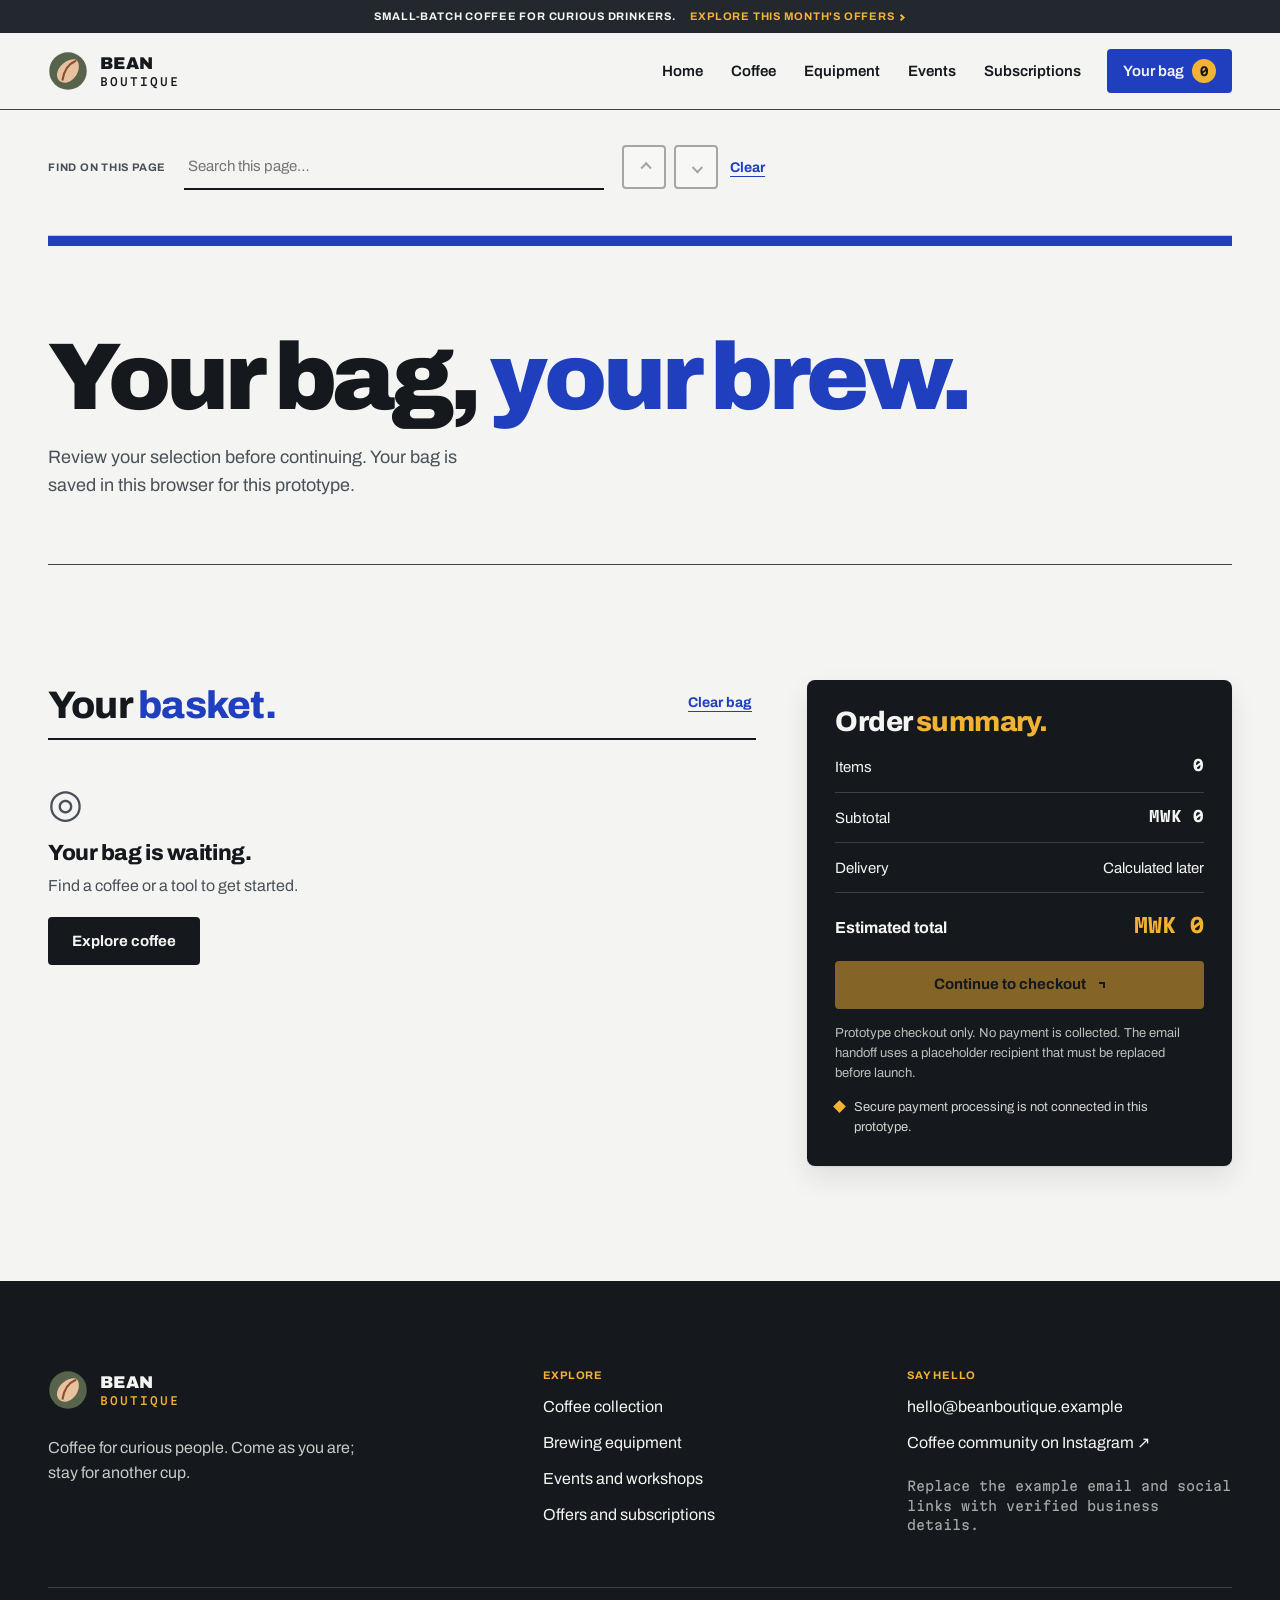
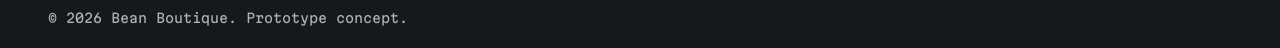
==== commit 733d1741: "design(taste): apply house motion and copy rules - Copy-lint --kind place: 0 FAIL on six pages; virt" ====
--- a/cart.html
+++ b/cart.html
@@ -14,7 +14,7 @@
 <body class="page-cart" id="top">
   <a class="skip-link" href="#main-content">Skip to content</a>
   <div class="announcement-bar">
-    <span>Small-batch coffee. Thoughtfully sourced.</span>
+    <span>Small-batch coffee for curious drinkers.</span>
     <a href="subscriptions.html">Explore this month's offers <span class="arrow arrow-r" aria-hidden="true"></span></a>
   </div>
 
@@ -89,7 +89,7 @@
           <img class="brand-mark" src="asserts/images/bean-mark.svg" alt="">
           <span class="brand-name">BEAN <span>BOUTIQUE</span></span>
         </a>
-        <p>Thoughtful coffee for curious people. Come as you are; stay for another cup.</p>
+        <p>Coffee for curious people. Come as you are; stay for another cup.</p>
       </div>
       <div class="footer-links">
         <h2>Explore</h2>
@@ -107,7 +107,6 @@
     </div>
     <div class="container footer-bottom">
       <span>© <span data-current-year>2026</span> Bean Boutique. Prototype concept.</span>
-      <span>Made with care, brewed with patience.</span>
     </div>
   </footer>
 </body>
--- a/styles/style.css
+++ b/styles/style.css
@@ -538,3 +538,12 @@
 .form-status, .field-help { font-family: var(--body); font-size: .8125rem; }
 
 .hero-description, .hero h1 { text-shadow: none; }
+
+/* Taste pass: house motion rules */
+.feature-card:hover, .product-card:hover, .subscription-card:hover { transform: translateY(-2px); }
+.product-card:hover .product-image img { transform: scale(1.03); }
+.button:active, .button-dark:active, .button-outline:active, .button-light:active, .icon-button:active { transform: translateY(1px) scale(.98); transition-duration: .08s; }
+.hero-copy, .hero-sheet { animation: enter 900ms var(--ease) both; }
+.hero-sheet { animation-delay: 140ms; }
+@keyframes enter { from { opacity: 0; transform: translateY(14px); } to { opacity: 1; transform: none; } }
+.product-card:hover .product-image img { transform: scale(1.03); }
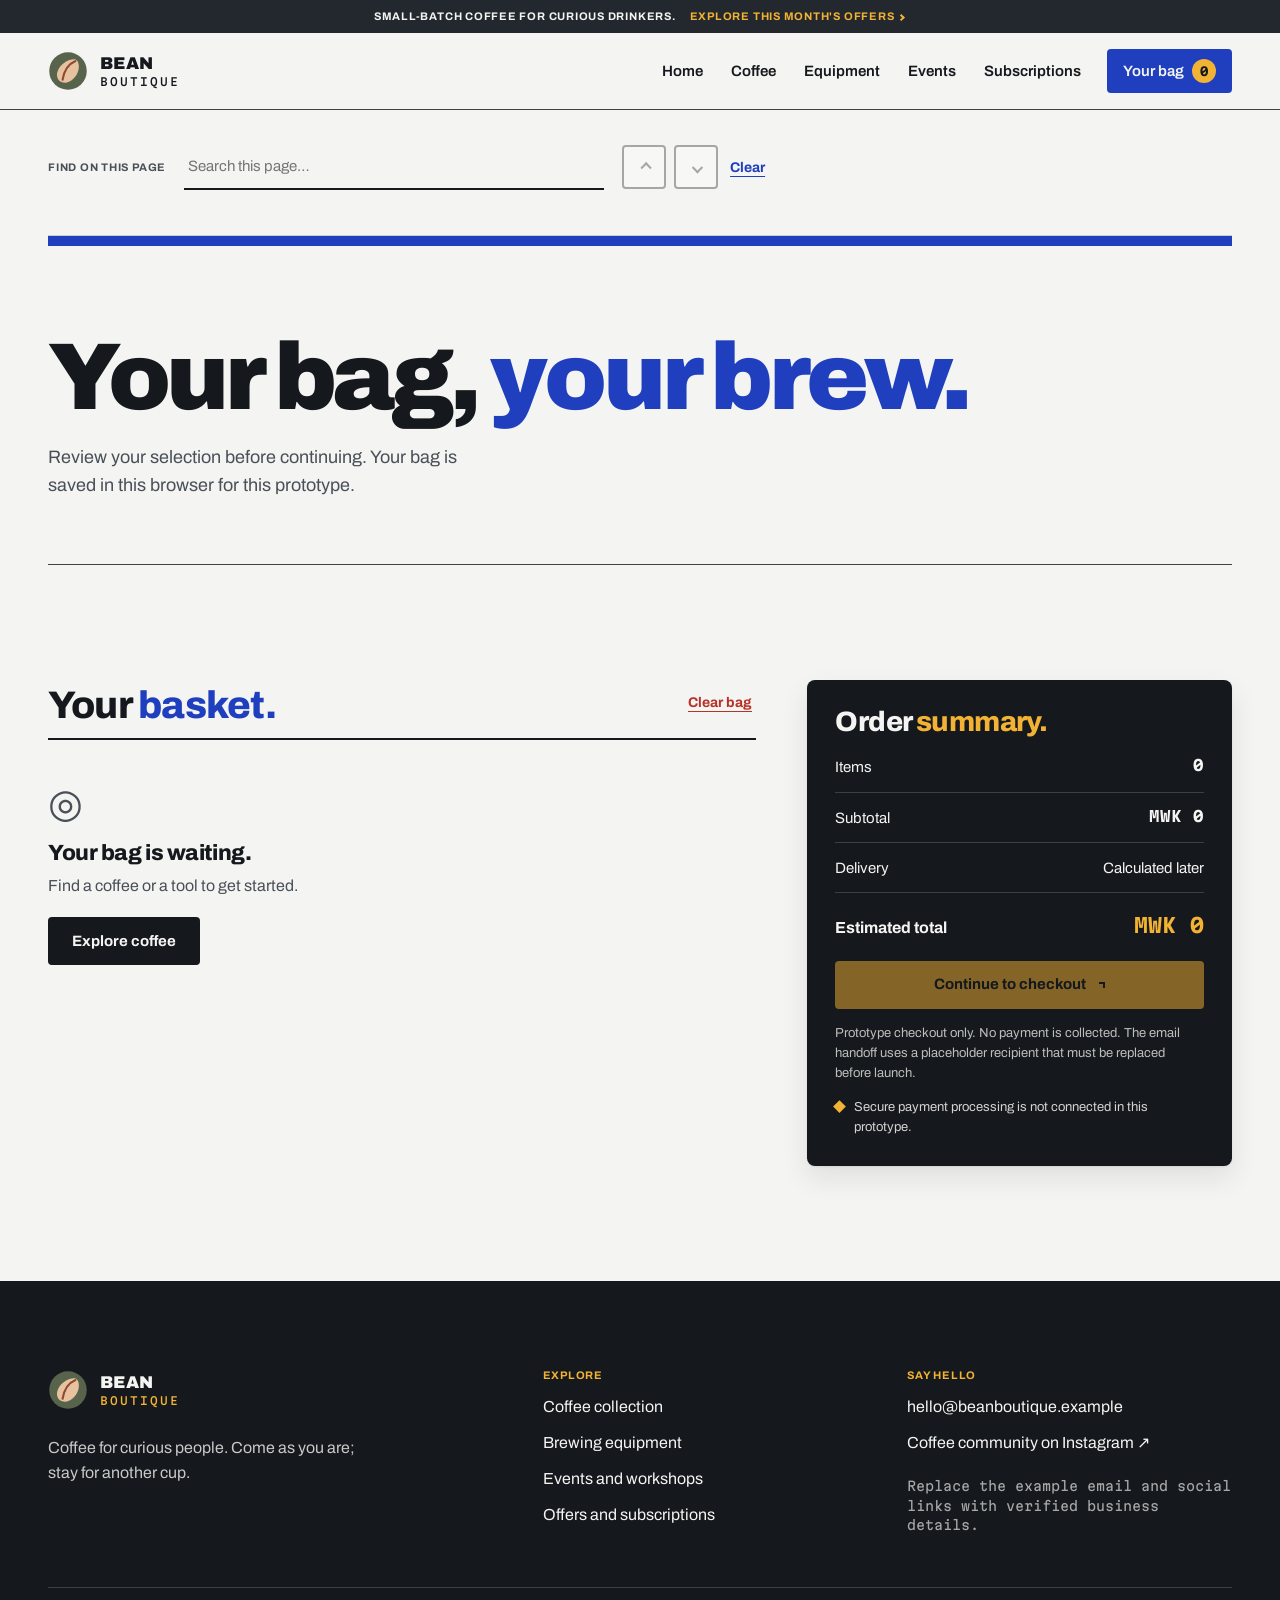
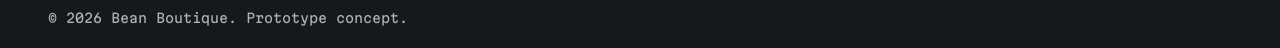
==== commit 30dfaebc: "design(apple): apply HIG accessibility and destructive-action guidance - 200% text enlargement: zero" ====
--- a/cart.html
+++ b/cart.html
@@ -62,7 +62,7 @@
     <section class="section container">
       <div class="cart-layout">
         <div class="cart-main">
-          <div class="cart-heading"><h2>Your <em>basket.</em></h2><button class="text-button" type="button" data-clear-cart>Clear bag</button></div>
+          <div class="cart-heading"><h2>Your <em>basket.</em></h2><button class="text-button destructive" type="button" data-clear-cart>Clear bag</button></div>
           <div id="cart-items" class="cart-items" aria-live="polite">
             <div class="empty-cart"><span class="empty-ring" aria-hidden="true"></span><h3>Your bag is waiting.</h3><p>Find a coffee or a tool to get started.</p><a class="button button-dark" href="coffee.html">Explore coffee</a></div>
           </div>
--- a/styles/style.css
+++ b/styles/style.css
@@ -433,9 +433,10 @@
 }
 @media (max-width: 960px) {
   .hero-grid, .page-hero, .split-grid, .community-grid, .location-grid, .registration-grid, .faq-grid, .cart-layout { grid-template-columns: minmax(0, 1fr); }
-  .feature-grid, .subscription-grid { grid-template-columns: 1fr; }
+  .feature-grid, .subscription-grid { grid-template-columns: minmax(0, 1fr); }
   .feature-grid { max-width: 560px; }
-  .footer-main { grid-template-columns: 1fr 1fr; }
+  .catalogue-controls, .search-field, #coffee-filter { width: 100%; }
+  .footer-main { grid-template-columns: minmax(0, 1fr) minmax(0, 1fr); }
   .footer-brand { grid-column: 1 / -1; }
   .carousel-slide { grid-template-columns: minmax(0, 1fr); }
   .carousel-slide-image { min-height: 240px; }
@@ -445,13 +446,13 @@
 }
 @media (max-width: 640px) {
   :root { --gutter: 20px; }
-  h1 { font-size: clamp(2.6rem, 13vw, 3.8rem); }
+  h1 { font-size: min(3.8rem, 13vw); }
   .event-card { grid-template-columns: 1fr; gap: 14px; }
   .event-date { flex-direction: row; gap: 10px; min-height: 0; padding: 12px 16px; justify-content: flex-start; }
   .event-date span { font-size: 1.75rem; }
   .event-cta { width: 100%; }
   .form-row { grid-template-columns: minmax(0, 1fr); }
-  .footer-main { grid-template-columns: 1fr; }
+  .footer-main { grid-template-columns: minmax(0, 1fr); }
   .cart-item { grid-template-columns: 84px minmax(0, 1fr); }
   .cart-item-price { grid-column: 2; }
   .product-grid { grid-template-columns: 1fr; }
@@ -547,3 +548,18 @@
 .hero-sheet { animation-delay: 140ms; }
 @keyframes enter { from { opacity: 0; transform: translateY(14px); } to { opacity: 1; transform: none; } }
 .product-card:hover .product-image img { transform: scale(1.03); }
+
+/* Apple HIG pass: destructive actions, increased contrast, enlargement */
+.destructive { color: var(--cherry) !important; }
+.destructive:hover { text-decoration-thickness: 2px; }
+@media (prefers-contrast: more) {
+  :root { --muted: #2e333b; --rule: rgba(21,24,28,.55); --rule-strong: var(--ink); }
+  .button, .button-dark, .button-outline, .button-light, .product-card, .feature-card, .subscription-card, .score-sheet { border-width: 2px; }
+  .primary-nav > a::after { height: 4px; }
+  .cart-summary { border: 2px solid var(--marigold); }
+}
+
+h1, h2, h3 { overflow-wrap: break-word; }
+.footer-links a, .footer-note { overflow-wrap: anywhere; }
+.catalogue-controls > * { min-width: 0; }
+.section-heading { grid-template-columns: minmax(0, 1fr); } .section-heading > * { min-width: 0; }
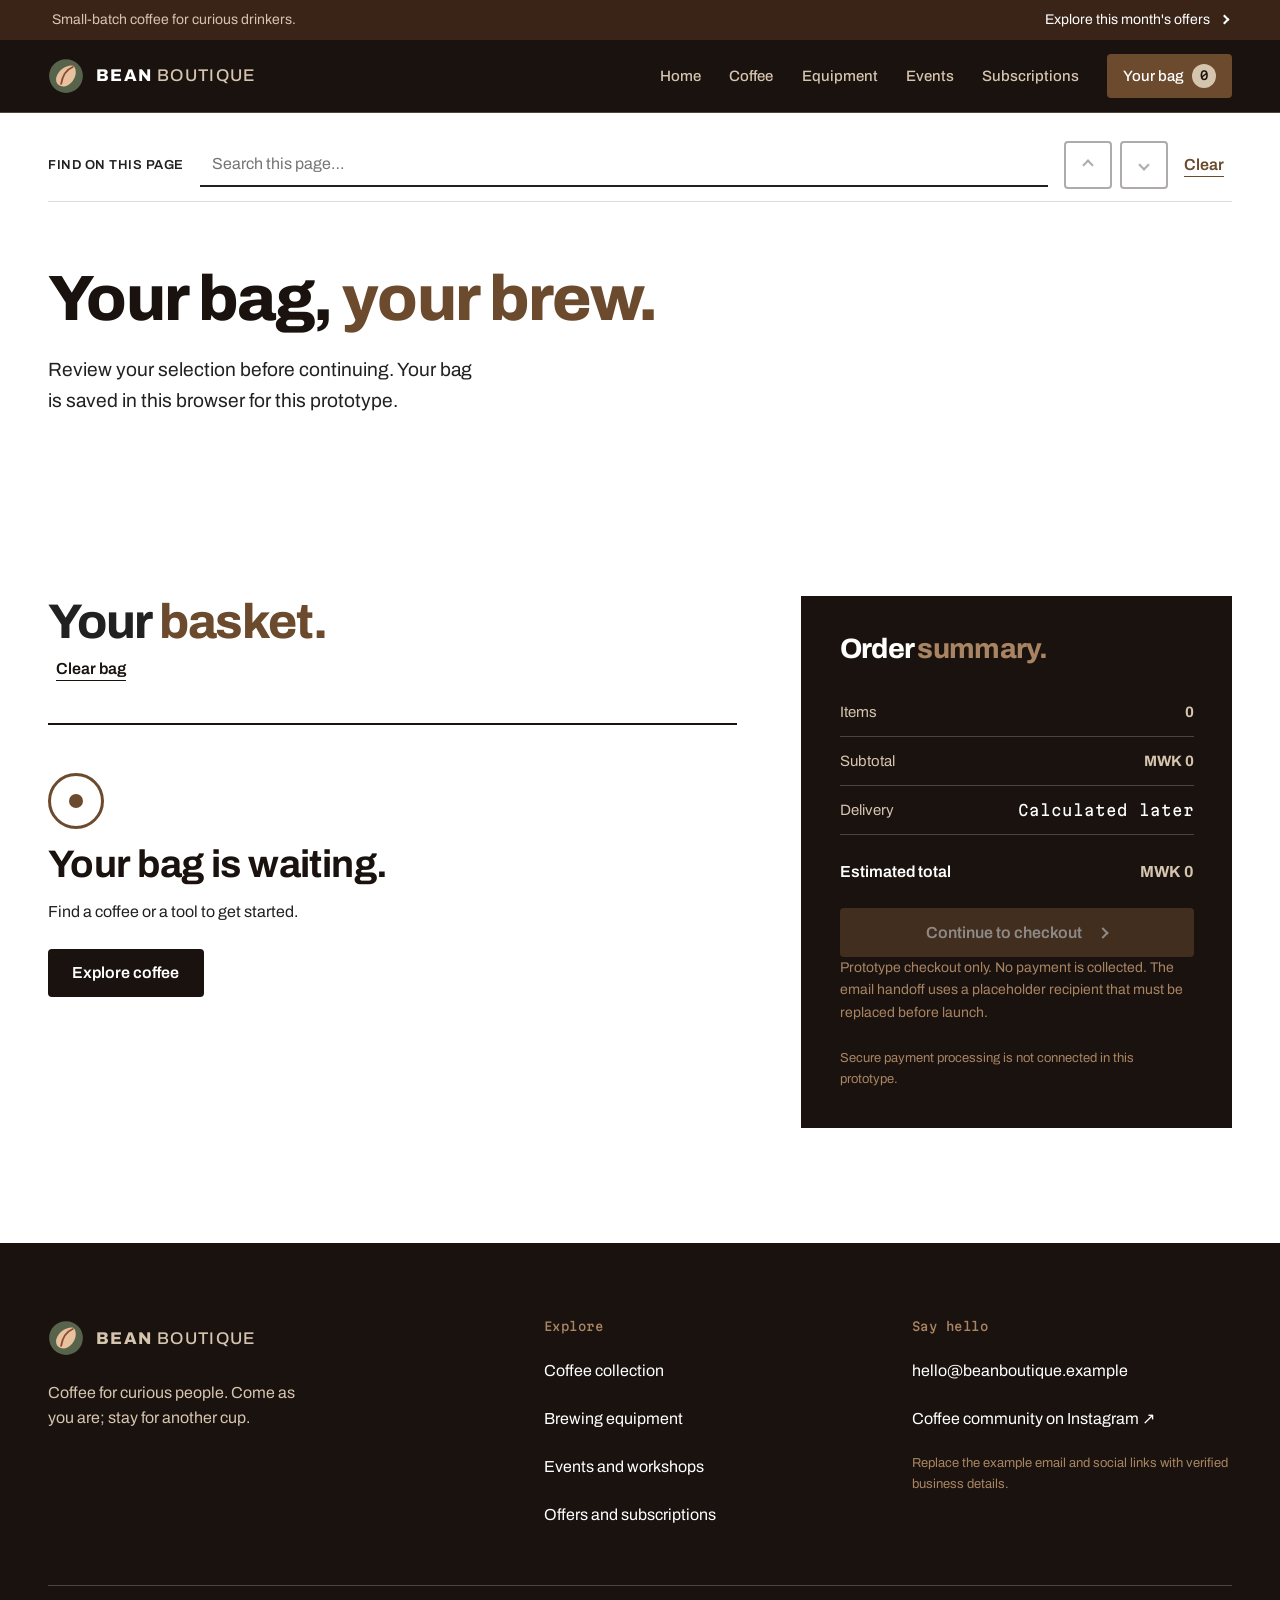
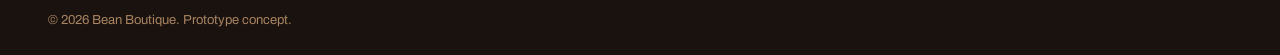
==== commit 18d1639d: "redesign: premium espresso, caramel and champagne system - Replace cobalt cupping-sheet system with " ====
--- a/cart.html
+++ b/cart.html
@@ -3,7 +3,7 @@
 <head>
   <meta charset="utf-8">
   <meta name="viewport" content="width=device-width, initial-scale=1">
-  <meta name="theme-color" content="#1f3fbf">
+  <meta name="theme-color" content="#1A120E">
   <meta name="description" content="Review the coffee and equipment in your Bean Boutique bag before checkout.">
   <title>Shopping Bag | Bean Boutique</title>
   <link rel="icon" type="image/svg+xml" href="asserts/images/bean-mark.svg">
--- a/styles/style.css
+++ b/styles/style.css
@@ -1,5 +1,5 @@
-/* Bean Boutique: cupping-sheet design system.
-   Tokens first, then base, layout, components, pages, motion. */
+/* Bean Boutique: palette and system from the premium website directive.
+   Order: font faces, tokens, base, layout, components, pages, states, motion. */
 
 @font-face {
   font-family: "Archivo";
@@ -20,546 +20,763 @@
   font-weight: 500;
   font-display: swap;
 }
-@font-face {
-  font-family: "Martian Mono";
-  src: url("../asserts/fonts/martian-mono-latin-700.woff2") format("woff2");
-  font-weight: 700;
-  font-display: swap;
-}
 
 :root {
-  --cobalt: #1f3fbf;
-  --cobalt-deep: #172f96;
-  --paper: #f4f5f2;
-  --white: #ffffff;
-  --ink: #15181c;
-  --graphite: #23272e;
-  --muted: #4a5058;
-  --marigold: #f2b233;
-  --marigold-pale: #f7d98a;
-  --roast: #3b2519;
-  --cherry: #b8322a;
-  --rule: rgba(21, 24, 28, .18);
-  --rule-strong: rgba(21, 24, 28, .8);
-  --shadow: 0 1px 2px rgba(21, 24, 28, .08), 0 12px 28px rgba(21, 24, 28, .09);
-  --shadow-lift: 0 2px 4px rgba(21, 24, 28, .10), 0 22px 40px rgba(21, 24, 28, .16);
-  --radius: 8px;
-  --display: "Archivo", "Arial Black", "Helvetica Neue", Arial, sans-serif;
+  --color-espresso: #1A120E;
+  --color-coffee: #3A2418;
+  --color-caramel: #6B4A2E;
+  --color-taupe: #A88462;
+  --color-champagne: #D5C4AE;
+  --color-charcoal: #212121;
+  --color-white: #FFFFFF;
+
+  /* Derived only from the palette: shadows and hairlines. */
+  --shadow-soft: 0 1px 2px rgba(26, 18, 14, .08), 0 14px 32px -18px rgba(26, 18, 14, .35);
+  --shadow-lift: 0 2px 4px rgba(26, 18, 14, .10), 0 26px 48px -20px rgba(26, 18, 14, .45);
+  --rule: rgba(33, 33, 33, .16);
+  --rule-on-dark: rgba(213, 196, 174, .28);
+
+  --display: "Archivo", "Helvetica Neue", Arial, sans-serif;
   --body: "Archivo", "Helvetica Neue", Arial, sans-serif;
   --mono: "Martian Mono", ui-monospace, "SFMono-Regular", Menlo, Consolas, monospace;
+
+  --space-1: .25rem;
+  --space-2: .5rem;
+  --space-3: .75rem;
+  --space-4: 1rem;
+  --space-5: 1.5rem;
+  --space-6: 2rem;
+  --space-7: 3rem;
+  --space-8: 4rem;
+
   --content: 1240px;
-  --gutter: clamp(20px, 4vw, 48px);
-  --ease: cubic-bezier(.2, .8, .2, 1);
+  --gutter: clamp(1.25rem, 4vw, 3rem);
+  --section-y: clamp(4.5rem, 9vw, 8rem);
+  --section-y-tight: clamp(3rem, 6vw, 5rem);
+  --radius-sm: 4px;
+  --radius-md: 12px;
+  --ease: cubic-bezier(.16, 1, .3, 1);
+  --header-h: 4.5rem;
 }
 
 *, *::before, *::after { box-sizing: border-box; }
-[hidden] { display: none !important; }
-html { scroll-behavior: smooth; scroll-padding-top: 150px; -webkit-text-size-adjust: 100%; }
+
+html {
+  scroll-behavior: smooth;
+  scroll-padding-top: calc(var(--header-h) + 3rem);
+  -webkit-text-size-adjust: 100%;
+  text-size-adjust: 100%;
+}
+
 body {
   margin: 0;
-  color: var(--ink);
-  background: var(--paper);
+  color: var(--color-charcoal);
+  background: var(--color-white);
   font-family: var(--body);
   font-size: 1rem;
-  line-height: 1.55;
+  line-height: 1.6;
+  font-weight: 400;
   -webkit-font-smoothing: antialiased;
-}
-img, svg { display: block; max-width: 100%; height: auto; }
-h1, h2, h3, h4, p { margin-top: 0; }
-h1, h2, h3 { font-family: var(--display); font-weight: 800; letter-spacing: -.02em; line-height: 1; }
-h1 { font-size: clamp(3rem, 7.4vw, 6.75rem); font-weight: 900; letter-spacing: -.045em; line-height: .9; margin-bottom: 24px; }
-h2 { font-size: clamp(2rem, 4vw, 3.25rem); margin-bottom: 16px; }
-h3 { font-size: 1.375rem; margin-bottom: 8px; }
-em { font-style: normal; color: var(--cobalt); }
+  text-rendering: optimizeLegibility;
+  overflow-x: hidden;
+}
+
+img { display: block; max-width: 100%; height: auto; }
 a { color: inherit; }
 button, input, select { font: inherit; color: inherit; }
-button { cursor: pointer; }
-:focus-visible { outline: 3px solid var(--cobalt); outline-offset: 3px; }
-.cobalt :focus-visible, .graphite :focus-visible, .ticker-band :focus-visible { outline-color: var(--marigold); }
+p { margin: 0 0 var(--space-4); max-width: 62ch; }
+h1, h2, h3 { margin: 0; font-family: var(--display); font-weight: 800; letter-spacing: -.025em; line-height: 1.02; text-wrap: balance; }
+h1 { font-size: clamp(2.75rem, 6.2vw, 5.5rem); }
+h2 { font-size: clamp(2rem, 3.8vw, 3.25rem); font-weight: 750; line-height: 1.05; }
+h3 { font-size: clamp(1.25rem, 1.8vw, 1.5rem); font-weight: 700; letter-spacing: -.015em; line-height: 1.2; }
+em { font-style: normal; color: var(--color-caramel); }
+
+::selection { background: var(--color-champagne); color: var(--color-espresso); }
+
+:focus-visible { outline: 3px solid var(--color-caramel); outline-offset: 3px; }
+.graphite :focus-visible,
+.site-header :focus-visible,
+.site-footer :focus-visible,
+.hero :focus-visible,
+.dark-band :focus-visible,
+.site-toast :focus-visible { outline-color: var(--color-champagne); }
+
+::-webkit-scrollbar { width: 12px; height: 12px; }
+::-webkit-scrollbar-track { background: var(--color-champagne); }
+::-webkit-scrollbar-thumb { background: var(--color-caramel); border: 3px solid var(--color-champagne); }
+* { scrollbar-color: var(--color-caramel) var(--color-champagne); scrollbar-width: thin; }
+
 .container { width: min(100% - (var(--gutter) * 2), var(--content)); margin-inline: auto; }
-.visually-hidden { position: absolute !important; width: 1px; height: 1px; overflow: hidden; clip: rect(0 0 0 0); white-space: nowrap; }
-.skip-link { position: fixed; top: 12px; left: 12px; z-index: 300; padding: 12px 16px; color: var(--paper); background: var(--ink); transform: translateY(-160%); transition: transform .2s var(--ease); }
+.visually-hidden {
+  position: absolute !important; width: 1px; height: 1px; padding: 0; margin: -1px;
+  overflow: hidden; clip: rect(0 0 0 0); white-space: nowrap; border: 0;
+}
+.skip-link {
+  position: fixed; top: var(--space-3); left: var(--space-3); z-index: 300;
+  padding: var(--space-3) var(--space-4); color: var(--color-white); background: var(--color-espresso);
+  transform: translateY(-200%); transition: transform .2s var(--ease);
+}
 .skip-link:focus { transform: translateY(0); }
-.mono { font-family: var(--mono); letter-spacing: .02em; }
-
-/* Announcement and header */
-.announcement-bar { display: flex; flex-wrap: wrap; align-items: center; justify-content: center; gap: 4px 14px; padding: 9px var(--gutter); color: var(--paper); background: var(--graphite); font: 500 .75rem/1.4 var(--mono); letter-spacing: .03em; text-align: center; }
-.announcement-bar a { color: var(--marigold); text-decoration: none; }
-.announcement-bar a:hover { text-decoration: underline; }
-.site-header { position: sticky; top: 0; z-index: 50; background: var(--paper); border-bottom: 1px solid var(--rule-strong); }
-.header-main { display: flex; align-items: center; justify-content: space-between; gap: 24px; min-height: 76px; }
-.brand { display: inline-flex; align-items: center; gap: 12px; text-decoration: none; }
-.brand-mark { width: 40px; height: 40px; }
-.brand-name { display: flex; flex-direction: column; font: 900 1.0625rem/1 var(--display); letter-spacing: .02em; }
-.brand-name span { margin-top: 4px; font: 500 .6875rem/1 var(--mono); letter-spacing: .18em; }
-.menu-toggle { display: none; align-items: center; gap: 10px; min-height: 44px; padding: 8px 12px; background: transparent; border: 1px solid var(--ink); border-radius: 4px; font: 500 .8125rem var(--mono); text-transform: uppercase; letter-spacing: .06em; }
-.menu-toggle-lines, .menu-toggle-lines::before, .menu-toggle-lines::after { display: block; width: 18px; height: 2px; background: currentColor; position: relative; }
+
+/* Arrows and small drawn icons: CSS, never unicode glyphs. */
+.arrow {
+  display: inline-block; width: .5em; height: .5em; margin-left: .55em;
+  border-top: 2px solid currentColor; border-right: 2px solid currentColor;
+  transform: rotate(45deg); vertical-align: .08em; transition: transform .3s var(--ease);
+}
+.arrow-l { transform: rotate(225deg); margin: 0; }
+.arrow-r { transform: rotate(45deg); }
+.arrow-d { transform: rotate(135deg); margin: 0; }
+.arrow-u { transform: rotate(-45deg); margin: 0; }
+
+/* Sections and rhythm */
+.section { padding-block: var(--section-y); }
+.section-tight { padding-block: var(--section-y-tight); }
+.section-heading { margin-bottom: var(--space-7); max-width: 40rem; }
+.section-heading h2 { max-width: 18ch; }
+.section-heading-row { display: flex; align-items: flex-end; justify-content: space-between; gap: var(--space-5); max-width: none; flex-wrap: wrap; }
+.section-intro-copy { max-width: 46rem; }
+.section-intro-copy h2 { margin-bottom: var(--space-4); }
+.muted-copy { color: var(--color-charcoal); }
+
+.graphite { background: var(--color-coffee); color: var(--color-champagne); }
+.graphite h2, .graphite h3 { color: var(--color-white); }
+.graphite em { color: var(--color-champagne); }
+.graphite p { color: var(--color-champagne); }
+.graphite .text-link { color: var(--color-white); text-decoration-color: var(--color-taupe); }
+
+/* Announcement, header, navigation */
+.announcement-bar {
+  display: flex; justify-content: space-between; flex-wrap: wrap; gap: var(--space-2) var(--space-5);
+  padding: .55rem var(--gutter); font-size: .875rem; color: var(--color-champagne);
+  background: var(--color-coffee);
+}
+.announcement-bar a { color: var(--color-white); text-decoration: none; }
+.announcement-bar a:hover { text-decoration: underline; text-underline-offset: 4px; }
+
+.site-header {
+  position: sticky; top: 0; z-index: 100; color: var(--color-white);
+  background: var(--color-espresso); border-bottom: 1px solid var(--rule-on-dark);
+}
+.header-main { display: flex; align-items: center; justify-content: space-between; gap: var(--space-5); min-height: var(--header-h); }
+
+.brand { display: inline-flex; align-items: center; gap: var(--space-3); color: inherit; text-decoration: none; }
+.brand-mark { width: 2.25rem; height: 2.25rem; }
+.brand-name { font-family: var(--display); font-weight: 800; font-size: 1.0625rem; letter-spacing: .08em; line-height: 1; }
+.brand-name span { color: var(--color-champagne); font-weight: 500; }
+
+.primary-nav { display: flex; align-items: center; gap: clamp(var(--space-4), 2.2vw, var(--space-6)); }
+.primary-nav a {
+  position: relative; padding: var(--space-3) 0; color: var(--color-champagne);
+  text-decoration: none; font-size: .9375rem; font-weight: 500;
+}
+.primary-nav a::after {
+  content: ""; position: absolute; left: 0; right: 0; bottom: .1rem; height: 2px;
+  background: var(--color-taupe); transform: scaleX(0); transform-origin: left; transition: transform .35s var(--ease);
+}
+.primary-nav a:hover, .primary-nav a:focus-visible, .primary-nav a[aria-current="page"] { color: var(--color-white); }
+.primary-nav a:hover::after, .primary-nav a[aria-current="page"]::after { transform: scaleX(1); }
+.primary-nav .nav-bag {
+  display: inline-flex; align-items: center; gap: var(--space-2); min-height: 44px; padding: 0 var(--space-4);
+  color: var(--color-white); background: var(--color-caramel); border-radius: var(--radius-sm);
+}
+.primary-nav .nav-bag::after { display: none; }
+.primary-nav .nav-bag:hover { background: var(--color-coffee); }
+.cart-count {
+  display: inline-grid; place-items: center; min-width: 1.5rem; height: 1.5rem; padding: 0 .375rem;
+  font-family: var(--mono); font-size: .75rem; color: var(--color-espresso); background: var(--color-champagne); border-radius: 999px;
+}
+
+.menu-toggle {
+  display: none; align-items: center; gap: var(--space-2); min-height: 44px; padding: 0 var(--space-3);
+  color: var(--color-white); background: transparent; border: 1px solid var(--rule-on-dark); border-radius: var(--radius-sm); cursor: pointer;
+}
+.menu-toggle-lines, .menu-toggle-lines::before, .menu-toggle-lines::after {
+  display: block; width: 18px; height: 2px; background: currentColor; position: relative;
+}
 .menu-toggle-lines::before, .menu-toggle-lines::after { content: ""; position: absolute; left: 0; }
-.menu-toggle-lines::before { top: -6px; } .menu-toggle-lines::after { top: 6px; }
-.primary-nav { display: flex; align-items: center; gap: 4px; }
-.primary-nav > a { position: relative; min-height: 44px; display: inline-flex; align-items: center; padding: 0 12px; color: var(--ink); text-decoration: none; font-weight: 600; font-size: .9375rem; }
-.primary-nav > a::after { position: absolute; right: 12px; bottom: 6px; left: 12px; height: 3px; background: var(--cobalt); content: ""; transform: scaleX(0); transform-origin: left; transition: transform .3s var(--ease); }
-.primary-nav > a:not(.nav-bag):hover::after, .primary-nav > a:not(.nav-bag)[aria-current="page"]::after { transform: scaleX(1); }
-.primary-nav > a:not(.nav-bag)[aria-current="page"] { color: var(--cobalt); }
-.nav-bag { margin-left: 10px; padding: 0 16px !important; color: var(--paper) !important; background: var(--cobalt); border-radius: 4px; }
-.nav-bag::after { display: none; }
-.nav-bag:hover { background: var(--cobalt-deep); }
-.cart-count { display: inline-grid; place-items: center; min-width: 24px; height: 24px; margin-left: 8px; padding: 0 6px; color: var(--ink); background: var(--marigold); border-radius: 999px; font: 700 .75rem var(--mono); }
-
-/* Buttons */
-.button, .button-dark, .button-outline, .button-light {
-  display: inline-flex; align-items: center; justify-content: center; gap: 10px;
-  min-height: 48px; padding: 12px 22px; border: 2px solid transparent; border-radius: 4px;
-  font: 700 .9375rem/1 var(--body); text-decoration: none; text-align: center;
-  transition: transform .2s var(--ease), background-color .2s var(--ease), box-shadow .2s var(--ease), color .2s var(--ease);
-}
-.button { color: var(--ink); background: var(--marigold); }
-.button-dark { color: var(--paper); background: var(--ink); }
-.button-outline { color: var(--ink); background: transparent; border-color: var(--ink); }
-.button-light { color: var(--ink); background: var(--paper); }
-.button:hover, .button-dark:hover, .button-light:hover { transform: translateY(-2px); box-shadow: var(--shadow); }
-.button-outline:hover { background: var(--ink); color: var(--paper); }
-.button-small { min-height: 44px; padding: 10px 16px; font-size: .875rem; }
+.menu-toggle-lines::before { top: -6px; }
+.menu-toggle-lines::after { top: 6px; }
+.menu-toggle-label { font-size: .9375rem; font-weight: 600; }
+
+/* Find on this page */
+.page-find { padding-top: var(--space-4); }
+.page-find-form {
+  display: flex; align-items: center; flex-wrap: wrap; gap: var(--space-3) var(--space-4);
+  padding: var(--space-3) 0; border-bottom: 1px solid var(--rule);
+}
+.page-find-label { font-size: .8125rem; font-weight: 600; letter-spacing: .04em; text-transform: uppercase; }
+.page-find-field { flex: 1 1 14rem; position: relative; }
+.page-find-field input {
+  width: 100%; min-height: 44px; padding: 0 var(--space-3); background: transparent;
+  border: 0; border-bottom: 2px solid var(--color-charcoal); border-radius: 0; font-size: 1rem;
+}
+.page-find-field input:focus-visible { outline: 3px solid var(--color-caramel); outline-offset: 2px; }
+.page-find-field::after {
+  content: ""; position: absolute; left: 0; bottom: 0; height: 2px; width: 0;
+  background: var(--color-caramel); transition: width .45s var(--ease);
+}
+.page-find-field:focus-within::after { width: 100%; }
+.page-find-nav { display: flex; align-items: center; gap: var(--space-2); }
+.page-find-status { flex-basis: 100%; margin: 0; font-size: .875rem; color: var(--color-charcoal); }
+.page-find-status:empty { display: none; }
+mark.find-hit { color: inherit; background: var(--color-champagne); padding: 0 .1em; border-radius: 2px; animation: find-in .4s var(--ease); }
+mark.find-hit.is-current { background: var(--color-caramel); color: var(--color-white); }
+@keyframes find-in { from { background: transparent; } }
+
+/* Buttons and links */
+.button, .button-small, .button-light, .button-dark, .button-outline {
+  display: inline-flex; align-items: center; justify-content: center; gap: var(--space-2);
+  min-height: 48px; padding: .8rem 1.4rem; border-radius: var(--radius-sm); border: 2px solid transparent;
+  font-family: var(--body); font-size: 1rem; font-weight: 600; line-height: 1.2; text-decoration: none;
+  cursor: pointer; transition: background-color .25s var(--ease), color .25s var(--ease), transform .2s var(--ease), border-color .25s var(--ease);
+}
+.button { color: var(--color-white); background: var(--color-caramel); }
+.button:hover { background: var(--color-coffee); transform: translateY(-1px); }
+.button:active { transform: translateY(1px); }
+.button-small { min-height: 44px; padding: .55rem 1rem; font-size: .9375rem; }
+.button-light { color: var(--color-espresso); background: var(--color-white); }
+.button-light:hover { background: var(--color-champagne); }
+.button-dark { color: var(--color-white); background: var(--color-espresso); }
+.button-dark:hover { background: var(--color-coffee); }
+.button-outline { color: var(--color-caramel); background: transparent; border-color: var(--color-caramel); }
+.button-outline:hover { color: var(--color-white); background: var(--color-caramel); }
 .button-full { width: 100%; }
-.button:disabled, .button-dark:disabled { opacity: .45; cursor: not-allowed; transform: none; box-shadow: none; }
-.button-row { display: flex; flex-wrap: wrap; align-items: center; gap: 18px 28px; }
-.text-link { display: inline-flex; align-items: center; gap: 8px; min-height: 44px; font-weight: 700; text-decoration: none; background: linear-gradient(currentColor, currentColor) 0 100% / 0 2px no-repeat; transition: background-size .3s var(--ease); }
-.text-link:hover { background-size: 100% 2px; }
-.text-button { min-height: 44px; padding: 8px 4px; background: none; border: 0; color: var(--cobalt); font: 700 .875rem var(--body); text-decoration: underline; text-underline-offset: 4px; }
-.icon-button { display: inline-grid; place-items: center; width: 44px; height: 44px; background: var(--white); border: 2px solid var(--ink); border-radius: 4px; font-size: 1.125rem; transition: background-color .2s var(--ease), color .2s var(--ease); }
-.icon-button:hover:not(:disabled) { background: var(--ink); color: var(--paper); }
+.button:disabled, .button-dark:disabled { opacity: .5; cursor: not-allowed; transform: none; }
+
+.text-link {
+  display: inline-flex; align-items: center; min-height: 44px; color: var(--color-caramel); font-weight: 600;
+  text-decoration: underline; text-decoration-thickness: 1px; text-underline-offset: 6px; text-decoration-color: var(--color-taupe);
+  transition: text-decoration-thickness .2s var(--ease), color .2s var(--ease);
+}
+.text-link:hover { text-decoration-thickness: 3px; color: var(--color-espresso); }
+.text-button {
+  min-height: 44px; padding: 0 var(--space-2); color: var(--color-caramel); background: none; border: 0; cursor: pointer;
+  font-weight: 600; text-decoration: underline; text-decoration-thickness: 1px; text-underline-offset: 6px;
+}
+.text-button:hover { color: var(--color-espresso); }
+.text-button.destructive { color: var(--color-espresso); }
+.text-button.destructive:hover { color: var(--color-caramel); }
+
+.icon-button {
+  display: inline-grid; place-items: center; width: 48px; height: 48px; padding: 0; cursor: pointer;
+  color: var(--color-espresso); background: transparent; border: 2px solid currentColor; border-radius: var(--radius-sm);
+  transition: background-color .25s var(--ease), color .25s var(--ease);
+}
+.icon-button:hover:not(:disabled) { background: var(--color-espresso); color: var(--color-white); }
 .icon-button:disabled { opacity: .35; cursor: not-allowed; }
-.quantity-button { display: grid; place-items: center; width: 40px; height: 40px; background: var(--white); border: 1px solid var(--ink); border-radius: 4px; font-size: 1.125rem; }
-.quantity-button:hover { background: var(--ink); color: var(--paper); }
-.remove-item { min-height: 40px; padding: 8px 6px; background: none; border: 0; color: var(--cobalt); font: 700 .875rem var(--body); text-decoration: underline; text-underline-offset: 4px; }
-
-/* Ticker: marigold tape */
-.ticker-band { overflow: hidden; padding: 14px 0; color: var(--ink); background: var(--marigold); border-block: 1px solid var(--ink); }
-.ticker-inner { display: flex; align-items: center; gap: 16px; }
-.ticker-viewport { min-width: 0; flex: 1; overflow: hidden; }
-.ticker-track { display: flex; width: max-content; gap: 28px; align-items: center; animation: ticker 34s linear infinite; font: 700 .8125rem var(--mono); letter-spacing: .08em; text-transform: uppercase; }
-.ticker-track i { font-style: normal; }
+.icon-button .arrow { margin: 0; }
+.graphite .icon-button, .site-footer .icon-button, .dark-band .icon-button { color: var(--color-champagne); }
+.graphite .icon-button:hover:not(:disabled), .dark-band .icon-button:hover:not(:disabled) { background: var(--color-champagne); color: var(--color-espresso); }
+
+.search-field { position: relative; display: flex; align-items: center; flex: 1 1 18rem; }
+.search-field input, #coffee-filter, #event-choice, select {
+  width: 100%; min-height: 48px; padding: 0 var(--space-4); color: var(--color-charcoal);
+  background: var(--color-white); border: 1.5px solid var(--color-charcoal); border-radius: var(--radius-sm);
+}
+.search-field input { padding-left: 2.75rem; }
+.search-field input::placeholder { color: var(--color-charcoal); opacity: .7; }
+.search-icon {
+  position: absolute; left: 1rem; width: 14px; height: 14px; border: 2px solid var(--color-charcoal); border-radius: 50%; pointer-events: none;
+}
+.search-icon::after {
+  content: ""; position: absolute; width: 2px; height: 7px; background: var(--color-charcoal);
+  right: -4px; bottom: -6px; transform: rotate(-45deg);
+}
+.search-field input:focus-visible, select:focus-visible { outline: 3px solid var(--color-caramel); outline-offset: 2px; }
+.filter-label { font-size: .875rem; font-weight: 600; }
+.catalogue-controls { display: flex; align-items: center; flex-wrap: wrap; gap: var(--space-3); }
+.catalogue-controls select { flex: 0 0 auto; width: auto; min-width: 12rem; }
+
+/* Brand block: hero */
+.hero {
+  position: relative; color: var(--color-white); background: var(--color-espresso);
+  padding-block: clamp(3.5rem, 8vw, 7rem) clamp(4.5rem, 9vw, 8rem);
+}
+.hero-grid { display: grid; grid-template-columns: minmax(0, 1.25fr) minmax(0, .9fr); gap: clamp(2.5rem, 5vw, 5rem); align-items: end; }
+.hero h1 { font-size: clamp(3.25rem, 8.4vw, 6rem); line-height: .94; letter-spacing: -.035em; color: var(--color-white); }
+.hero h1 em { color: var(--color-champagne); }
+.hero-description { margin-top: var(--space-6); font-size: clamp(1.0625rem, 1.5vw, 1.25rem); color: var(--color-champagne); max-width: 36ch; }
+.button-row { display: flex; flex-wrap: wrap; align-items: center; gap: var(--space-4) var(--space-6); margin-top: var(--space-6); }
+.hero .button { background: var(--color-caramel); }
+.hero .button:hover { background: var(--color-champagne); color: var(--color-espresso); }
+.hero .text-link { color: var(--color-white); text-decoration-color: var(--color-taupe); }
+.hero .text-link:hover { color: var(--color-champagne); }
+.hero-footnote { margin-top: var(--space-7); padding-top: var(--space-4); border-top: 1px solid var(--rule-on-dark); font-size: .875rem; color: var(--color-taupe); max-width: none; }
+.hero-sheet { position: relative; }
+
+/* Score sheet: the product truth device. Values are text; bars are decoration. */
+.score-sheet {
+  position: relative; padding: clamp(1.25rem, 2.5vw, 2rem); color: var(--color-charcoal); background: var(--color-white);
+  box-shadow: 0 40px 80px -40px rgba(0, 0, 0, .7);
+}
+.score-sheet-head { display: flex; justify-content: space-between; gap: var(--space-3); font-family: var(--mono); font-size: .75rem; letter-spacing: .02em; color: var(--color-caramel); padding-bottom: var(--space-3); border-bottom: 2px solid var(--color-espresso); }
+.score-sheet-name { margin: var(--space-4) 0 var(--space-1); font-family: var(--display); font-weight: 800; font-size: clamp(1.5rem, 2.6vw, 2rem); letter-spacing: -.025em; line-height: 1.05; }
+.score-sheet-origin { margin: 0 0 var(--space-4); font-size: .9375rem; color: var(--color-charcoal); max-width: none; }
+.score-row { display: grid; grid-template-columns: minmax(6rem, 1fr) minmax(0, 2.4fr) minmax(4.5rem, .9fr); align-items: center; gap: var(--space-3); padding: .7rem 0; border-top: 1px solid var(--rule); }
+.score-row > span:first-child { font-size: .9375rem; font-weight: 500; }
+.score-bar { position: relative; display: block; height: 10px; background: var(--color-champagne); }
+.score-bar-fill { position: absolute; inset: 0 auto 0 0; width: 0; background: var(--color-caramel); transition: width 1s var(--ease); }
+.score-bar-fill[class*="s-"] { width: var(--w, 0); }
+.score-bar-fill.s-3 { --w: 30%; } .score-bar-fill.s-4 { --w: 40%; } .score-bar-fill.s-5 { --w: 50%; }
+.score-bar-fill.s-6 { --w: 60%; } .score-bar-fill.s-7 { --w: 70%; } .score-bar-fill.s-8 { --w: 80%; }
+.score-value { font-family: var(--mono); font-size: .8125rem; text-align: right; color: var(--color-charcoal); }
+.score-sheet-foot { display: flex; justify-content: space-between; gap: var(--space-3); flex-wrap: wrap; margin-top: var(--space-3); padding-top: var(--space-3); border-top: 2px solid var(--color-espresso); font-size: .875rem; }
+.score-sheet-foot strong { font-weight: 600; }
+.score-sheet-foot > span:last-child { font-family: var(--mono); font-size: .75rem; color: var(--color-caramel); }
+.card-profile { margin: var(--space-4) 0 var(--space-3); }
+.card-profile .score-row { grid-template-columns: 5.5rem minmax(0, 1fr) 4.75rem; padding: .45rem 0; gap: var(--space-2); }
+.card-profile .score-row > span:first-child { font-size: .8125rem; }
+.card-profile .score-value { font-size: .75rem; }
+[data-score-sheet].is-pending .score-bar-fill { width: 0; }
+.js [data-score-sheet]:not(.is-in) .score-bar-fill { width: 0; }
+
+/* Ticker band */
+.ticker-band { background: var(--color-coffee); color: var(--color-champagne); overflow: hidden; }
+.ticker-inner { display: flex; align-items: center; gap: var(--space-4); min-height: 3.25rem; }
+.ticker-viewport { flex: 1; overflow: hidden; mask-image: linear-gradient(90deg, transparent, #000 6%, #000 94%, transparent); -webkit-mask-image: linear-gradient(90deg, transparent, #000 6%, #000 94%, transparent); }
+.ticker-track { display: flex; align-items: center; gap: var(--space-5); width: max-content; padding-block: .85rem; font-family: var(--display); font-weight: 700; font-size: .9375rem; letter-spacing: .08em; text-transform: uppercase; white-space: nowrap; }
 .ticker-track.is-paused { animation-play-state: paused; }
-.ticker-toggle { flex: 0 0 auto; min-height: 44px; padding: 8px 14px; color: var(--ink); background: transparent; border: 2px solid var(--ink); border-radius: 4px; font: 700 .75rem var(--mono); text-transform: uppercase; letter-spacing: .06em; }
-.ticker-toggle:hover { background: var(--ink); color: var(--marigold); }
-@keyframes ticker { from { transform: translateX(0); } to { transform: translateX(-50%); } }
-
-/* Score sheet: the signature device */
-.hero { position: relative; color: var(--paper); background: var(--cobalt); overflow: hidden; }
-.hero::after { display: none; }
-.hero { padding-block: clamp(56px, 8vw, 110px); }
-.hero-grid { position: relative; z-index: 1; display: grid; grid-template-columns: minmax(0, 1.12fr) minmax(0, .88fr); gap: clamp(32px, 5vw, 80px); align-items: center; }
-.hero h1 em { color: var(--marigold-pale); }
-.hero-description { max-width: 34ch; margin-bottom: 36px; font-size: clamp(1.125rem, 1.6vw, 1.3125rem); line-height: 1.45; color: rgba(244,245,242,.92); }
-.hero .button-dark { background: var(--ink); }
-.hero .text-link { color: var(--paper); }
-.hero-footnote { display: flex; align-items: center; gap: 12px; margin-top: 48px; color: rgba(244,245,242,.85); font: 500 .75rem/1.4 var(--mono); letter-spacing: .03em; }
-.hero-footnote::before { width: 36px; height: 2px; background: var(--marigold); content: ""; flex: 0 0 auto; }
-
-.score-sheet { position: relative; padding: 24px 26px 22px; color: var(--ink); background: var(--white); border: 1px solid var(--ink); border-radius: var(--radius); box-shadow: var(--shadow-lift); }
-.score-sheet-head { display: flex; justify-content: space-between; gap: 12px; padding-bottom: 14px; border-bottom: 2px solid var(--ink); font: 500 .6875rem/1.4 var(--mono); letter-spacing: .08em; text-transform: uppercase; }
-.score-sheet-name { margin: 18px 0 4px; font: 800 clamp(1.625rem, 2.6vw, 2.1rem)/1 var(--display); letter-spacing: -.03em; }
-.score-sheet-origin { margin-bottom: 14px; color: var(--cobalt); font: 500 .75rem/1.4 var(--mono); letter-spacing: .06em; text-transform: uppercase; }
-.score-row { display: grid; grid-template-columns: 96px 1fr 34px; align-items: center; gap: 14px; min-height: 40px; border-top: 1px solid var(--rule); font-size: .875rem; }
-.score-row dt { font-weight: 600; }
-.score-row dd { display: contents; }
-.score-bar { position: relative; height: 12px; border: 1px solid var(--ink); border-radius: 2px; background: var(--paper); overflow: hidden; }
-.score-bar-fill { display: block; height: 100%; width: calc(var(--s) * 10%); background: var(--cobalt); }
-.score-value { font: 500 .8125rem var(--mono); text-align: right; }
-.js .score-sheet:not(.is-in) .score-bar-fill { width: 0; }
-.score-sheet.is-in .score-bar-fill { transition: width 1.1s var(--ease); }
-.score-sheet.is-in .score-row:nth-child(2) .score-bar-fill { transition-delay: .08s; }
-.score-sheet.is-in .score-row:nth-child(3) .score-bar-fill { transition-delay: .16s; }
-.score-sheet.is-in .score-row:nth-child(4) .score-bar-fill { transition-delay: .24s; }
-.score-sheet.is-in .score-row:nth-child(5) .score-bar-fill { transition-delay: .32s; }
-.score-sheet-foot { display: flex; justify-content: space-between; align-items: center; gap: 12px; margin-top: 14px; padding-top: 14px; border-top: 2px solid var(--ink); font: 500 .6875rem/1.4 var(--mono); letter-spacing: .04em; color: var(--muted); text-transform: uppercase; }
-.score-sheet-foot strong { color: var(--ink); font-weight: 700; }
-.s-1 { --s: 1; } .s-2 { --s: 2; } .s-3 { --s: 3; } .s-4 { --s: 4; } .s-5 { --s: 5; }
-.s-6 { --s: 6; } .s-7 { --s: 7; } .s-8 { --s: 8; } .s-9 { --s: 9; } .s-10 { --s: 10; }
-
-/* Sections */
-.section { padding-block: clamp(64px, 9vw, 120px); }
-.section-tight { padding-block: clamp(48px, 6vw, 80px); }
-.section-kicker { display: inline-flex; align-items: center; gap: 10px; margin-bottom: 18px; color: var(--cobalt); font: 600 .75rem/1 var(--mono); letter-spacing: .08em; text-transform: uppercase; }
-.section-kicker::before { width: 22px; height: 2px; background: currentColor; content: ""; }
-.section-heading { display: grid; gap: 18px; margin-bottom: 48px; max-width: 46rem; }
-.section-heading-row { display: flex; flex-wrap: wrap; justify-content: space-between; align-items: end; gap: 20px; max-width: none; }
-.section-intro-copy, .muted-copy { color: var(--muted); font-size: 1.0625rem; max-width: 56ch; margin: 0; }
-
-/* Home feature boxes: radius, shadow, hover */
-.feature-grid { display: grid; grid-template-columns: repeat(3, minmax(0, 1fr)); gap: 24px; }
-.feature-card { display: flex; flex-direction: column; overflow: hidden; color: var(--ink); text-decoration: none; background: var(--white); border: 1px solid var(--rule); border-radius: var(--radius); box-shadow: var(--shadow); transition: transform .3s var(--ease), box-shadow .3s var(--ease), border-color .3s var(--ease); }
-.feature-card:hover { transform: translateY(-6px); box-shadow: var(--shadow-lift); border-color: var(--cobalt); }
-.feature-card img { width: 100%; aspect-ratio: 4 / 3; object-fit: cover; background: #e6e9f2; }
-.feature-card-content { position: relative; padding: 22px 24px 26px; }
-.feature-card-index { display: block; margin-bottom: 12px; color: var(--cobalt); font: 600 .75rem/1 var(--mono); letter-spacing: .08em; text-transform: uppercase; }
-.feature-card h3 { font-size: 1.5rem; }
-.feature-card p { color: var(--muted); margin-bottom: 0; }
-.circle-arrow { position: absolute; top: 22px; right: 22px; display: grid; place-items: center; width: 40px; height: 40px; color: var(--ink); background: var(--marigold); border-radius: 999px; transition: transform .3s var(--ease); }
-.feature-card:hover .circle-arrow { transform: rotate(45deg); }
+.tick-dot { width: 7px; height: 7px; background: var(--color-taupe); transform: rotate(45deg); flex: 0 0 auto; }
+.ticker-toggle { min-height: 44px; padding: 0 var(--space-3); color: var(--color-champagne); background: transparent; border: 1px solid var(--rule-on-dark); border-radius: var(--radius-sm); cursor: pointer; font-size: .875rem; font-weight: 600; flex: 0 0 auto; }
+.ticker-toggle:hover { color: var(--color-white); border-color: var(--color-white); }
+.ticker-toggle[aria-pressed="true"] { background: var(--color-champagne); color: var(--color-espresso); }
+
+/* Feature boxes: the brief's required bordered, shadowed, hover-lift boxes. */
+.feature-grid { display: grid; grid-template-columns: repeat(12, minmax(0, 1fr)); gap: var(--space-5); }
+.feature-card {
+  display: flex; flex-direction: column; overflow: hidden; color: var(--color-charcoal); text-decoration: none;
+  background: var(--color-white); border-radius: var(--radius-md); box-shadow: var(--shadow-soft);
+  transition: transform .45s var(--ease), box-shadow .45s var(--ease);
+}
+.feature-card:nth-child(1) { grid-column: span 7; grid-row: span 2; }
+.feature-card:nth-child(2), .feature-card:nth-child(3) { grid-column: span 5; }
+.feature-card:hover { transform: translateY(-5px); box-shadow: var(--shadow-lift); }
+.feature-card img { width: 100%; aspect-ratio: 4 / 3; object-fit: cover; }
+.feature-card:nth-child(1) img { aspect-ratio: auto; height: 100%; min-height: 22rem; }
+.feature-card-content { position: relative; display: flex; flex-direction: column; gap: var(--space-2); padding: clamp(1.25rem, 2.2vw, 2rem); }
+.feature-card-content p { margin: 0; color: var(--color-charcoal); }
+.feature-card h3 { color: var(--color-espresso); }
+.circle-arrow {
+  position: absolute; right: clamp(1.25rem, 2.2vw, 2rem); bottom: clamp(1.25rem, 2.2vw, 2rem);
+  display: inline-grid; place-items: center; width: 44px; height: 44px; color: var(--color-white); background: var(--color-caramel); border-radius: 50%;
+  transition: background-color .3s var(--ease), transform .3s var(--ease);
+}
+.feature-card:hover .circle-arrow { background: var(--color-espresso); transform: translateX(4px); }
+.circle-arrow .arrow { margin: 0; }
+.feature-card:focus-visible { outline-offset: 4px; }
 
 /* Carousel */
-.carousel-shell { display: grid; gap: 28px; }
-.carousel-controls { display: flex; gap: 10px; }
-.feature-carousel { border: 1px solid var(--ink); border-radius: var(--radius); background: var(--white); box-shadow: var(--shadow); overflow: hidden; }
-.carousel-slide { display: grid; grid-template-columns: minmax(0, 1fr) minmax(0, 1fr); animation: slide-in .6s var(--ease) both; }
-.carousel-slide-image { background: var(--cobalt); display: grid; place-items: center; min-height: 340px; }
-.carousel-slide-image img { width: min(100%, 420px); height: auto; padding: 24px; }
-.carousel-slide-copy { display: flex; flex-direction: column; justify-content: center; gap: 16px; padding: clamp(28px, 4vw, 56px); }
-.carousel-slide-copy h3 { font-size: clamp(1.75rem, 3vw, 2.5rem); letter-spacing: -.03em; }
-.carousel-slide-copy p { color: var(--muted); max-width: 44ch; margin: 0; }
-.carousel-slide-copy .text-link { color: var(--cobalt); }
-@keyframes slide-in { from { opacity: 0; transform: translateX(16px); } to { opacity: 1; transform: none; } }
-
-/* Split band (graphite) */
-.graphite { color: var(--paper); background: var(--graphite); }
-.split-grid { display: grid; grid-template-columns: minmax(0, 1fr) minmax(0, 1fr); gap: clamp(32px, 6vw, 96px); align-items: center; }
-.split-grid h2 em { color: var(--marigold); }
-.split-grid p { color: rgba(244,245,242,.86); font-size: 1.0625rem; max-width: 52ch; }
-.split-grid .section-kicker { color: var(--marigold); }
-.split-image { border-radius: var(--radius); overflow: hidden; border: 1px solid rgba(244,245,242,.2); background: var(--roast); }
-.split-image img { width: 100%; height: auto; }
+.carousel-shell { background: var(--color-champagne); padding: clamp(2rem, 4.5vw, 4rem); }
+.carousel-shell .section-heading { margin-bottom: var(--space-6); }
+.carousel-shell h2 { color: var(--color-espresso); }
+.carousel-controls { display: flex; gap: var(--space-2); }
+.feature-carousel { background: var(--color-white); }
+.carousel-slide { display: grid; grid-template-columns: minmax(0, 1.2fr) minmax(0, 1fr); min-height: 26rem; }
+.carousel-slide[hidden] { display: none; }
+.carousel-slide-image { position: relative; background: var(--color-coffee); overflow: hidden; }
+.carousel-slide-image img { width: 100%; height: 100%; object-fit: cover; }
+.carousel-slide-copy { display: flex; flex-direction: column; justify-content: center; gap: var(--space-4); padding: clamp(1.5rem, 4vw, 3.5rem); }
+.carousel-slide-copy h3 { font-size: clamp(1.75rem, 3vw, 2.5rem); color: var(--color-espresso); }
+.carousel-slide-copy p { margin: 0; }
+.carousel-slide-copy .text-link { align-self: flex-start; }
+.carousel-status { margin: 0; }
+
+/* Split band (dark) */
+.split-grid { display: grid; grid-template-columns: minmax(0, 1fr) minmax(0, 1fr); gap: clamp(2rem, 5vw, 5rem); align-items: center; }
+.split-image { aspect-ratio: 4 / 3; background: var(--color-espresso); overflow: hidden; }
+.split-image img { width: 100%; height: 100%; object-fit: cover; }
+.split-grid h2 { color: var(--color-white); margin-bottom: var(--space-5); }
+.split-grid p { margin-bottom: var(--space-6); }
+.split-grid .button-light { color: var(--color-espresso); }
 
 /* Community and location */
-.community-grid { display: grid; grid-template-columns: minmax(0, .9fr) minmax(0, 1.1fr); gap: clamp(28px, 5vw, 72px); align-items: center; }
-.spotify-widget iframe, .map-widget iframe { width: 100%; border: 1px solid var(--ink); border-radius: var(--radius); box-shadow: var(--shadow); }
-.spotify-widget iframe { height: 352px; }
-.map-widget iframe { height: 420px; }
-.location-grid { display: grid; grid-template-columns: minmax(0, .8fr) minmax(0, 1.2fr); gap: clamp(28px, 5vw, 72px); align-items: center; }
+.community-grid { display: grid; grid-template-columns: minmax(0, .9fr) minmax(0, 1.1fr); gap: clamp(2rem, 5vw, 5rem); align-items: center; }
+.community-grid h2, .location-grid h2 { margin-bottom: var(--space-4); }
+.community-grid .text-link, .location-grid .text-link { margin-top: var(--space-2); }
+.spotify-widget iframe, .map-widget iframe { display: block; width: 100%; border: 0; background: var(--color-champagne); }
+.spotify-widget iframe { border-radius: var(--radius-md); }
+.map-widget iframe { height: 22rem; }
+.map-widget { box-shadow: var(--shadow-soft); border-radius: var(--radius-md); overflow: hidden; }
+.location-grid { display: grid; grid-template-columns: minmax(0, .85fr) minmax(0, 1.15fr); gap: clamp(2rem, 5vw, 5rem); align-items: center; }
+.location-grid .map-widget iframe { height: 24rem; }
+.community-grid .muted-copy, .location-grid .muted-copy { max-width: 50ch; }
+
+/* Brew band (call to action on coffee and equipment) */
+.brew-band { padding-block: var(--section-y-tight); }
+.brew-band-inner { display: flex; flex-wrap: wrap; align-items: center; justify-content: space-between; gap: var(--space-5) var(--space-7); padding: clamp(2rem, 4vw, 3.5rem); background: var(--color-champagne); }
+.brew-band-inner h2 { color: var(--color-espresso); max-width: 16ch; }
+.brew-band-inner p { margin: 0; max-width: 40ch; color: var(--color-charcoal); }
+.brew-band-inner .button-dark { flex: 0 0 auto; }
+
+/* Page heroes (subpages) */
+.page-hero {
+  display: grid; grid-template-columns: minmax(0, 1fr) minmax(0, .9fr); gap: clamp(2rem, 5vw, 5rem); align-items: center;
+  padding-block: clamp(3rem, 6vw, 5.5rem);
+}
+.page-hero h1 { color: var(--color-espresso); margin-bottom: var(--space-5); }
+.page-hero h1 em { color: var(--color-caramel); }
+.page-hero p { font-size: clamp(1.0625rem, 1.5vw, 1.25rem); color: var(--color-charcoal); max-width: 40ch; margin: 0; }
+.page-hero-compact { grid-template-columns: 1fr; padding-block: clamp(2.5rem, 5vw, 4rem); }
+.page-hero-compact h1 { font-size: clamp(2.5rem, 5vw, 4.25rem); }
+.page-hero-art { position: relative; aspect-ratio: 4 / 3; background: var(--color-espresso); overflow: hidden; box-shadow: var(--shadow-soft); }
+.page-hero-art img { width: 100%; height: 100%; object-fit: cover; }
+.page-hero-art:has(.is-missing) { background: var(--color-coffee); }
+.page-coffee .page-hero, .page-equipment .page-hero, .page-events .page-hero, .page-subscriptions .page-hero { background: transparent; }
+
+/* Photo fallback: a missing photo leaves a flat palette field, never a broken icon. */
+img.is-missing { visibility: hidden; }
+
+/* Catalogue */
+.catalogue-toolbar { display: flex; align-items: flex-end; justify-content: space-between; flex-wrap: wrap; gap: var(--space-5); margin-bottom: var(--space-5); }
+.catalogue-toolbar h2 { color: var(--color-espresso); }
+.catalogue-meta { display: flex; justify-content: space-between; flex-wrap: wrap; gap: var(--space-2) var(--space-5); margin-bottom: var(--space-6); font-size: .9375rem; color: var(--color-charcoal); }
+.catalogue-meta p { margin: 0; }
+.no-results { padding: var(--space-6) 0; font-size: 1.125rem; }
+.product-grid { display: grid; grid-template-columns: 1fr; gap: clamp(var(--space-6), 4vw, var(--space-7)) var(--space-5); }
+.product-grid[hidden] { display: none; }
+.product-card { display: flex; flex-direction: column; position: relative; background: var(--color-white); }
+.product-card[hidden] { display: none; }
+.product-image {
+  position: relative; display: block; aspect-ratio: 4 / 3; overflow: hidden; background: var(--color-champagne);
+}
+.product-image img { width: 100%; height: 100%; object-fit: cover; transition: transform .7s var(--ease); }
+.product-card:hover .product-image img { transform: scale(1.03); }
+.image-tone-natural { background: var(--color-champagne); }
+.image-tone-espresso { background: var(--color-taupe); }
+.image-tone-decaf { background: var(--color-champagne); }
+.product-tag {
+  position: absolute; left: var(--space-3); top: var(--space-3); padding: .3rem .6rem; font-family: var(--mono); font-size: .75rem; letter-spacing: .01em;
+  color: var(--color-espresso); background: var(--color-white);
+}
+.product-info { display: flex; flex-direction: column; flex: 1; padding-top: var(--space-4); border-top: 3px solid var(--color-espresso); margin-top: var(--space-3); }
+.product-origin { margin: 0 0 var(--space-2); font-family: var(--mono); font-size: .75rem; color: var(--color-caramel); letter-spacing: .02em; max-width: none; }
+.product-info h3 { margin-bottom: var(--space-2); color: var(--color-espresso); }
+.product-info h3 a { color: inherit; }
+.product-description { margin: 0; color: var(--color-charcoal); font-size: .9375rem; }
+.product-brew { margin: 0; font-size: .875rem; color: var(--color-charcoal); }
+.product-brew strong { font-weight: 600; color: var(--color-espresso); }
+.product-buy { display: flex; align-items: center; justify-content: space-between; flex-wrap: wrap; gap: var(--space-3); margin-top: auto; padding-top: var(--space-4); }
+.product-price { font-family: var(--mono); font-size: 1rem; font-weight: 500; color: var(--color-espresso); }
+.product-price small { font-family: var(--body); font-size: .8125rem; color: var(--color-charcoal); }
+.coffee-card .product-info { margin-top: var(--space-3); }
+.equipment-grid { grid-template-columns: 1fr; }
+.equipment-card .product-info { border-top-color: var(--color-caramel); }
+
+@media (min-width: 720px) {
+  .product-grid { grid-template-columns: repeat(2, minmax(0, 1fr)); }
+  .product-grid > :first-child:not([hidden]) { grid-column: 1 / -1; display: grid; grid-template-columns: minmax(0, 1.1fr) minmax(0, 1fr); gap: clamp(var(--space-5), 4vw, var(--space-7)); align-items: end; }
+  .product-grid > :first-child:not([hidden]) .product-image { aspect-ratio: auto; height: 100%; min-height: 24rem; }
+  .product-grid > :first-child:not([hidden]) .product-info { margin-top: 0; border-top: 0; padding-top: 0; padding-left: 0; }
+}
+.equipment-grid { display: grid; }
+
+/* Score: equipment tip list */
+.equipment-card .product-brew { color: var(--color-charcoal); }
+
+/* Plugins section */
+.coffee-plugins-section .community-grid { grid-template-columns: 1fr 1fr; }
+.plugin-card { display: flex; flex-direction: column; gap: var(--space-4); padding: clamp(1.5rem, 3vw, 2.5rem); background: var(--color-espresso); }
+.plugin-card h2 { color: var(--color-white); font-size: clamp(1.75rem, 3vw, 2.5rem); }
+.plugin-card p { color: var(--color-champagne); margin: 0; }
+.plugin-card iframe { display: block; width: 100%; border: 0; background: var(--color-coffee); }
+.plugin-card .map-widget iframe { height: 18rem; }
+.plugin-card .text-link { color: var(--color-white); align-self: flex-start; }
+.plugin-card .text-link:hover { color: var(--color-champagne); }
+
+/* Equipment: usage tips */
+.equipment-card .product-info p.product-brew { margin-top: var(--space-2); }
+
+/* Events */
+.event-list { border-top: 2px solid var(--color-espresso); }
+.event-card {
+  display: grid; grid-template-columns: 7rem minmax(0, 1fr) auto; gap: var(--space-5); align-items: center;
+  padding: var(--space-5) 0; border-bottom: 1px solid var(--rule);
+}
+.event-date {
+  display: flex; flex-direction: column; align-items: flex-start; padding: var(--space-3); color: var(--color-white); background: var(--color-caramel);
+  font-family: var(--display); font-weight: 800; line-height: 1;
+}
+.event-date span { font-size: 2rem; letter-spacing: -.03em; }
+.event-date small { font-family: var(--mono); font-size: .75rem; font-weight: 400; margin-top: var(--space-2); }
+.event-type { margin: 0 0 var(--space-1); font-family: var(--mono); font-size: .75rem; color: var(--color-caramel); max-width: none; }
+.event-card h3 { margin-bottom: var(--space-1); color: var(--color-espresso); }
+.event-details { margin: 0; font-size: .9375rem; color: var(--color-charcoal); }
+.event-meta { margin: var(--space-1) 0 0; font-size: .875rem; color: var(--color-charcoal); max-width: none; }
+.event-cta { min-width: 9.5rem; }
+.registration-section { background: var(--color-champagne); }
+.registration-section h2 { color: var(--color-espresso); }
+.registration-grid { display: grid; grid-template-columns: minmax(0, .8fr) minmax(0, 1.2fr); gap: clamp(2rem, 5vw, 5rem); align-items: start; }
+.registration-copy p { color: var(--color-charcoal); }
+.registration-aside { display: flex; gap: var(--space-4); align-items: flex-start; margin-top: var(--space-5); }
+.aside-mark { flex: 0 0 auto; width: 3rem; height: 3rem; background: var(--color-espresso); clip-path: polygon(50% 0, 100% 50%, 50% 100%, 0 50%); }
+.registration-form { display: grid; gap: var(--space-4); padding: clamp(1.5rem, 3vw, 2.5rem); background: var(--color-white); box-shadow: var(--shadow-soft); border-radius: var(--radius-md); }
+.form-heading { font-size: 1.5rem; margin: 0; color: var(--color-espresso); }
+.form-row { display: grid; grid-template-columns: 1fr 1fr; gap: var(--space-4); }
+.form-field { display: flex; flex-direction: column; gap: var(--space-2); }
+.field-label { font-size: .875rem; font-weight: 600; color: var(--color-espresso); }
+.field-help { font-size: .8125rem; color: var(--color-charcoal); margin: 0; max-width: none; }
+.form-field input, .form-field select { min-height: 48px; width: 100%; padding: 0 var(--space-3); background: var(--color-white); color: var(--color-charcoal); border: 1.5px solid var(--color-charcoal); border-radius: var(--radius-sm); font-size: 1rem; }
+.form-field input:focus-visible, .form-field select:focus-visible { outline: 3px solid var(--color-caramel); outline-offset: 2px; }
+.form-field input:invalid:not(:placeholder-shown):not(:focus) { border-color: var(--color-espresso); }
+.form-status { margin: 0; min-height: 1.5em; font-size: .9375rem; color: var(--color-charcoal); max-width: none; }
+.prototype-note { font-size: .8125rem; color: var(--color-charcoal); border-top: 1px solid var(--rule); padding-top: var(--space-3); margin: 0; max-width: none; }
+.cf-turnstile { min-height: 65px; }
+
+/* Subscriptions */
+.offer-banner { padding: var(--space-5) var(--gutter); color: var(--color-white); background: var(--color-caramel); }
+.offer-banner p { margin: 0 auto; max-width: var(--content); color: var(--color-white); font-weight: 600; font-size: 1.0625rem; }
+.subscription-grid { display: grid; grid-template-columns: 1fr; gap: var(--space-5); align-items: stretch; }
+.subscription-card {
+  display: flex; flex-direction: column; gap: var(--space-3); padding: clamp(1.5rem, 3vw, 2.25rem);
+  background: var(--color-white); border-radius: var(--radius-md); box-shadow: var(--shadow-soft);
+  transition: transform .45s var(--ease), box-shadow .45s var(--ease);
+}
+.subscription-card:hover { transform: translateY(-5px); box-shadow: var(--shadow-lift); }
+.subscription-card h3 { color: var(--color-espresso); font-size: 1.75rem; }
+.subscription-card-featured { background: var(--color-espresso); color: var(--color-champagne); }
+.subscription-card-featured h3 { color: var(--color-white); }
+.subscription-card-featured .plan-description { color: var(--color-champagne); }
+.subscription-card-featured .plan-price { color: var(--color-white); }
+.subscription-card-featured .plan-label { color: var(--color-taupe); }
+.plan-ribbon { display: inline-flex; align-self: flex-start; padding: .3rem .65rem; font-family: var(--mono); font-size: .75rem; color: var(--color-espresso); background: var(--color-champagne); }
+.plan-label { font-family: var(--mono); font-size: .75rem; color: var(--color-caramel); margin: 0; max-width: none; }
+.plan-price { font-family: var(--mono); font-size: clamp(1.75rem, 3vw, 2.25rem); font-weight: 500; color: var(--color-espresso); margin: 0; max-width: none; letter-spacing: -.02em; }
+.plan-price small { font-size: .875rem; font-family: var(--body); }
+.plan-description { margin: 0; color: var(--color-charcoal); }
+.subscription-card .button-outline, .subscription-card .button-dark, .subscription-card .button-light { margin-top: auto; }
+.subscription-card-featured .button-light { color: var(--color-espresso); }
+.subscription-card-featured .button-outline { color: var(--color-champagne); border-color: var(--color-champagne); }
+.subscription-card-featured .button-outline:hover { background: var(--color-champagne); color: var(--color-espresso); }
+.subscription-card .benefits { margin: 0; padding: 0; list-style: none; }
+.price-note { margin-top: var(--space-6); }
+.faq-list { border-top: 2px solid var(--color-espresso); }
+.faq-list details { border-bottom: 1px solid var(--rule); }
+.faq-list summary {
+  position: relative; display: flex; align-items: center; min-height: 56px; padding: var(--space-4) var(--space-7) var(--space-4) 0;
+  font-family: var(--display); font-weight: 700; font-size: clamp(1.0625rem, 1.6vw, 1.25rem); cursor: pointer; list-style: none; color: var(--color-espresso);
+}
+.faq-list summary::-webkit-details-marker { display: none; }
+.faq-list summary::before, .faq-list summary::after {
+  content: ""; position: absolute; right: .25rem; top: 50%; width: 16px; height: 2px; background: var(--color-caramel);
+  transition: transform .3s var(--ease);
+}
+.faq-list summary::after { transform: rotate(90deg); }
+.faq-list details[open] summary::after { transform: rotate(0deg); }
+.faq-list summary:hover { color: var(--color-caramel); }
+.faq-list details p { margin: 0 0 var(--space-5); max-width: 62ch; }
+.faq-list details[open] p { animation: reveal .4s var(--ease); }
+.faq-grid { display: grid; grid-template-columns: minmax(0, .8fr) minmax(0, 1.2fr); gap: clamp(2rem, 5vw, 5rem); align-items: start; }
+.subscription-faq-band .faq-grid h2 { color: var(--color-espresso); }
+.subscription-faq-band { background: var(--color-champagne); }
+.subscription-faq-band .faq-list { border-top-color: var(--color-espresso); }
+.subscription-faq-band .faq-list details { border-bottom-color: rgba(33, 33, 33, .25); }
+.subscription-faq-band .faq-list details p { color: var(--color-charcoal); }
+
+/* Cart */
+.cart-heading { margin-bottom: var(--space-6); }
+.cart-layout { display: grid; grid-template-columns: minmax(0, 1.6fr) minmax(0, 1fr); gap: clamp(2rem, 5vw, 4.5rem); align-items: start; }
+.cart-items { border-top: 2px solid var(--color-espresso); }
+.cart-item { display: grid; grid-template-columns: 7rem minmax(0, 1fr) auto; gap: var(--space-5); align-items: center; padding: var(--space-5) 0; border-bottom: 1px solid var(--rule); }
+.cart-item-image { width: 7rem; aspect-ratio: 1; background: var(--color-champagne); overflow: hidden; }
+.cart-item-image img { width: 100%; height: 100%; object-fit: cover; }
+.cart-item-info h3 { font-size: 1.25rem; color: var(--color-espresso); margin-bottom: var(--space-1); }
+.cart-item-info p { margin: 0; font-size: .875rem; color: var(--color-charcoal); }
+.cart-item-controls { display: flex; flex-wrap: wrap; align-items: center; gap: var(--space-2); margin-top: var(--space-3); }
+.quantity-button {
+  display: inline-grid; place-items: center; width: 44px; height: 44px; font-family: var(--mono); font-size: 1.125rem; color: var(--color-espresso);
+  background: var(--color-white); border: 1.5px solid var(--color-espresso); border-radius: var(--radius-sm); cursor: pointer;
+}
+.quantity-button:hover { background: var(--color-espresso); color: var(--color-white); }
+.quantity-value { min-width: 2.75rem; text-align: center; font-family: var(--mono); font-size: 1rem; }
+.cart-item-price { margin: 0; font-family: var(--mono); font-size: 1rem; color: var(--color-espresso); white-space: nowrap; }
+.cart-summary { position: sticky; top: calc(var(--header-h) + var(--space-5)); padding: clamp(1.5rem, 3vw, 2.5rem); color: var(--color-champagne); background: var(--color-espresso); }
+.cart-summary h2 { font-size: 1.75rem; color: var(--color-white); margin-bottom: var(--space-5); }
+.summary-line { display: flex; justify-content: space-between; gap: var(--space-4); padding: var(--space-3) 0; border-bottom: 1px solid var(--rule-on-dark); font-size: .9375rem; }
+.summary-line span:last-child { font-family: var(--mono); color: var(--color-white); }
+.summary-total { display: flex; justify-content: space-between; align-items: baseline; gap: var(--space-4); padding: var(--space-5) 0 var(--space-5); }
+.summary-total span:first-child { font-weight: 600; color: var(--color-white); }
+.summary-total span:last-child { font-family: var(--mono); font-size: 1.5rem; color: var(--color-white); letter-spacing: -.02em; }
+.summary-note { font-size: .875rem; color: var(--color-taupe); margin: 0 0 var(--space-5); max-width: none; }
+.secure-note { margin: var(--space-4) 0 0; font-size: .8125rem; color: var(--color-taupe); max-width: none; }
+.cart-summary .button { width: 100%; }
+.cart-summary .button[disabled], .cart-summary .button:disabled { background: var(--color-caramel); color: var(--color-white); }
+.empty-cart { display: flex; flex-direction: column; align-items: flex-start; gap: var(--space-3); padding: var(--space-7) 0; max-width: 36rem; }
+.empty-cart h3 { font-size: clamp(1.75rem, 3vw, 2.5rem); color: var(--color-espresso); }
+.empty-cart p { margin: 0; }
+.empty-cart-mark { position: relative; width: 56px; height: 56px; border: 3px solid var(--color-caramel); border-radius: 50%; margin: 0 0 var(--space-3); }
+.empty-cart-mark:empty::after { content: ""; position: absolute; left: 50%; top: 50%; width: 14px; height: 14px; margin: -7px 0 0 -7px; background: var(--color-caramel); border-radius: 50%; }
+.empty-ring, .diamond { display: none; }
+.empty-cart .button { margin-top: var(--space-3); }
+.site-toast {
+  position: fixed; left: 50%; bottom: var(--space-5); z-index: 200; transform: translateX(-50%);
+  max-width: min(30rem, calc(100% - 2rem)); padding: var(--space-4) var(--space-5);
+  color: var(--color-white); background: var(--color-espresso); border-radius: var(--radius-md); box-shadow: var(--shadow-lift);
+  font-weight: 500; animation: toast-in .45s var(--ease);
+}
+.site-toast-dismiss { opacity: 0; transition: opacity .35s var(--ease); }
+@keyframes toast-in { from { opacity: 0; transform: translate(-50%, 12px); } }
+.reveal, .faq-list details[open] p { animation-name: reveal; }
+@keyframes reveal { from { opacity: 0; transform: translateY(6px); } }
+
+/* Welcome dialog */
+.welcome-modal {
+  width: min(56rem, calc(100% - 2rem)); padding: 0; border: 0; border-radius: var(--radius-md); overflow: hidden;
+  color: var(--color-charcoal); background: var(--color-white); box-shadow: 0 40px 90px -30px rgba(0, 0, 0, .6);
+}
+.welcome-modal::backdrop { background: rgba(26, 18, 14, .72); }
+.welcome-modal[open] { display: grid; grid-template-columns: minmax(0, 1fr) minmax(0, 1.1fr); animation: modal-in .45s var(--ease); }
+@keyframes modal-in { from { opacity: 0; transform: translateY(14px) scale(.985); } }
+.modal-art { position: relative; min-height: 18rem; background: var(--color-coffee); }
+.modal-art img { width: 100%; height: 100%; object-fit: cover; }
+.modal-content { display: flex; flex-direction: column; justify-content: center; gap: var(--space-4); padding: clamp(1.75rem, 4vw, 3rem); }
+.modal-content h2 { font-size: clamp(1.75rem, 3vw, 2.5rem); color: var(--color-espresso); }
+.modal-content p { margin: 0; }
+.welcome-form { display: grid; gap: var(--space-3); }
+.welcome-form input { min-height: 48px; padding: 0 var(--space-3); background: var(--color-white); border: 1.5px solid var(--color-charcoal); border-radius: var(--radius-sm); font-size: 1rem; }
+.welcome-form input:focus-visible { outline: 3px solid var(--color-caramel); outline-offset: 2px; }
+.welcome-form .button { width: 100%; }
+.modal-close {
+  position: absolute; top: var(--space-3); right: var(--space-3); z-index: 2; display: grid; place-items: center; width: 44px; height: 44px;
+  color: var(--color-espresso); background: var(--color-white); border: 0; border-radius: 50%; cursor: pointer;
+}
+.modal-close:hover { background: var(--color-champagne); }
+.close-x { position: relative; display: block; width: 16px; height: 16px; }
+.close-x::before, .close-x::after { content: ""; position: absolute; left: 50%; top: 50%; width: 2px; height: 18px; background: currentColor; transform: translate(-50%, -50%) rotate(45deg); }
+.close-x::after { transform: translate(-50%, -50%) rotate(-45deg); }
 
 /* Footer */
-.site-footer { color: var(--paper); background: var(--ink); padding-top: clamp(56px, 7vw, 96px); }
-.footer-main { display: grid; grid-template-columns: 1.4fr 1fr 1fr; gap: 40px; padding-bottom: 48px; }
-.footer-brand p { color: rgba(244,245,242,.8); max-width: 36ch; margin-top: 18px; }
-.footer-links h2 { margin-bottom: 14px; color: var(--marigold); font: 600 .75rem/1 var(--mono); letter-spacing: .1em; text-transform: uppercase; }
-.footer-links a { display: block; min-height: 36px; color: var(--paper); text-decoration: none; }
-.footer-links a:hover { color: var(--marigold); text-decoration: underline; text-underline-offset: 4px; }
-.footer-note { display: block; margin-top: 10px; color: rgba(244,245,242,.65); font: 400 .75rem/1.5 var(--mono); }
-.footer-bottom { display: flex; flex-wrap: wrap; justify-content: space-between; gap: 12px; padding-block: 22px; border-top: 1px solid rgba(244,245,242,.18); color: rgba(244,245,242,.7); font: 400 .75rem var(--mono); }
-.brand-footer .brand-name { color: var(--paper); }
-.brand-footer .brand-name span { color: var(--marigold); }
-
-/* Page find bar */
-.page-find { padding-top: 20px; }
-.page-find-form { display: flex; flex-wrap: wrap; align-items: center; gap: 12px 18px; padding: 14px 0; border-bottom: 1px solid var(--rule); }
-.page-find-label { color: var(--muted); font: 500 .6875rem/1 var(--mono); letter-spacing: .1em; text-transform: uppercase; }
-.page-find-field { position: relative; display: flex; flex: 1 1 260px; max-width: 420px; border-bottom: 2px solid var(--ink); }
-.page-find-field::after { position: absolute; right: 0; bottom: -2px; left: 0; height: 2px; background: var(--cobalt); content: ""; transform: scaleX(0); transform-origin: left; transition: transform .35s var(--ease); }
-.page-find-field:focus-within::after { transform: scaleX(1); }
-.page-find-field input { width: 100%; min-height: 44px; padding: 8px 4px; color: var(--ink); background: transparent; border: 0; border-radius: 0; outline: 0; font-size: .9375rem; }
-.page-find-nav { display: flex; align-items: center; gap: 8px; }
-.page-find-status { flex-basis: 100%; min-height: 1.4em; margin: 0; color: var(--muted); font: 400 .75rem var(--mono); }
-mark.find-hit { padding: 0 2px; color: var(--ink); background: var(--marigold-pale); border-radius: 2px; animation: find-in .45s var(--ease) both; }
-mark.find-hit.is-current { color: var(--paper); background: var(--cobalt); box-shadow: 0 0 0 3px rgba(31,63,191,.25); }
-@keyframes find-in { from { background-color: transparent; color: inherit; } }
-
-/* Page hero (inner pages) */
-.page-hero { display: grid; grid-template-columns: minmax(0, 1.1fr) minmax(0, .9fr); gap: clamp(28px, 5vw, 80px); align-items: end; padding-block: clamp(48px, 7vw, 92px) clamp(40px, 5vw, 64px); border-top: 10px solid var(--cobalt); border-bottom: 1px solid var(--rule-strong); }
-.page-hero p { max-width: 46ch; color: var(--muted); font-size: 1.125rem; margin: 0; }
-.page-hero-art { border: 1px solid var(--ink); border-radius: var(--radius); background: var(--white); box-shadow: var(--shadow); overflow: hidden; }
-.page-hero-art img { width: 100%; height: auto; }
-.page-hero-compact { grid-template-columns: 1fr; }
-
-/* Catalogue */
-.catalogue-toolbar { display: flex; flex-wrap: wrap; justify-content: space-between; align-items: end; gap: 18px 28px; margin-bottom: 18px; }
-.catalogue-controls { display: flex; flex-wrap: wrap; align-items: end; gap: 14px 18px; }
-.search-field { position: relative; display: flex; align-items: center; gap: 8px; min-width: min(100%, 320px); min-height: 48px; padding: 0 12px; background: var(--white); border: 2px solid var(--ink); border-radius: 4px; transition: box-shadow .2s var(--ease); }
-.search-field:focus-within { box-shadow: 0 0 0 3px rgba(31,63,191,.3); }
-.search-field input { flex: 1; min-width: 0; min-height: 44px; border: 0; outline: 0; background: transparent; }
-.search-icon { color: var(--cobalt); font-size: 1.125rem; }
-.search-cursor { display: none; }
-.filter-label { color: var(--muted); font: 500 .6875rem var(--mono); letter-spacing: .08em; text-transform: uppercase; }
-#coffee-filter { min-height: 48px; padding: 0 14px; background: var(--white); border: 2px solid var(--ink); border-radius: 4px; }
-.catalogue-meta { display: flex; flex-wrap: wrap; justify-content: space-between; gap: 8px 20px; margin-bottom: 28px; color: var(--muted); font: 400 .75rem/1.5 var(--mono); }
-.catalogue-meta p { margin: 0; }
-.no-results { padding: 40px; text-align: center; border: 1px dashed var(--ink); border-radius: var(--radius); }
-.no-results h3 { margin: 0 0 8px; }
-.no-results p { margin: 0; color: var(--muted); }
-
-/* Product cards (coffee and equipment) */
-.product-grid { display: grid; grid-template-columns: repeat(auto-fill, minmax(268px, 1fr)); gap: 24px; }
-.product-card { display: flex; flex-direction: column; overflow: hidden; background: var(--white); border: 1px solid var(--ink); border-radius: var(--radius); box-shadow: var(--shadow); transition: transform .3s var(--ease), box-shadow .3s var(--ease); }
-.product-card:hover { transform: translateY(-4px); box-shadow: var(--shadow-lift); }
-.product-image { position: relative; display: grid; place-items: center; aspect-ratio: 5 / 4; background: #e6e9f2; border-bottom: 1px solid var(--ink); overflow: hidden; }
-.product-image img { width: 72%; height: auto; transition: transform .5s var(--ease); }
-.product-card:hover .product-image img { transform: scale(1.04) rotate(-1.5deg); }
-.image-tone-natural { background: #e4ebe2; }
-.image-tone-espresso { background: #ddd3c7; }
-.image-tone-kettle { background: #f5e2b8; }
-.image-tone-decaf { background: #e2e4ea; }
-.product-tag { position: absolute; top: 14px; left: 14px; padding: 6px 10px; color: var(--ink); background: var(--white); border: 1px solid var(--ink); border-radius: 3px; font: 600 .6875rem/1 var(--mono); letter-spacing: .06em; text-transform: uppercase; }
-.product-info { display: flex; flex: 1; flex-direction: column; padding: 20px 20px 18px; }
-.product-origin { margin-bottom: 8px; color: var(--cobalt); font: 500 .6875rem/1.4 var(--mono); letter-spacing: .06em; text-transform: uppercase; }
-.product-info h3 { font-size: 1.5rem; margin-bottom: 10px; }
-.product-description { color: var(--muted); font-size: .9375rem; margin-bottom: 14px; }
-.product-brew { margin-bottom: 0; padding-top: 12px; border-top: 1px solid var(--rule); font-size: .875rem; }
-.product-brew strong { font: 600 .75rem var(--mono); text-transform: uppercase; letter-spacing: .04em; }
-.product-buy { display: flex; align-items: center; justify-content: space-between; gap: 12px; margin-top: auto; padding-top: 16px; }
-.product-price { font: 700 .9375rem var(--mono); }
-.product-price small { font-weight: 400; color: var(--muted); font-size: .75rem; }
-.coffee-card .product-info { gap: 0; }
-.card-profile { margin: 16px 0 0; padding: 0; border-top: 1px solid var(--rule); }
-.card-profile .score-row { grid-template-columns: 84px 1fr 30px; min-height: 34px; font-size: .8125rem; }
-.score-caption { margin: 6px 0 0; color: var(--muted); font: 400 .6875rem var(--mono); }
-
-/* Equipment rows */
-.equipment-grid { grid-template-columns: repeat(auto-fill, minmax(300px, 1fr)); }
-
-/* Events */
-.event-list { display: grid; gap: 0; border-top: 2px solid var(--ink); }
-.event-card { display: grid; grid-template-columns: 124px minmax(0, 1fr) auto; gap: 24px; align-items: center; padding: 26px 0; border-bottom: 1px solid var(--rule-strong); transition: background-color .25s var(--ease); }
-.event-card:hover { background: var(--white); }
-.event-date { display: flex; flex-direction: column; align-items: center; justify-content: center; min-height: 112px; color: var(--paper); background: var(--cobalt); border-radius: var(--radius); }
-.event-date span { font: 900 2.5rem/1 var(--display); letter-spacing: -.03em; }
-.event-date small { margin-top: 6px; font: 500 .6875rem/1 var(--mono); letter-spacing: .08em; }
-.event-type { margin-bottom: 8px; color: var(--cobalt); font: 500 .6875rem/1.4 var(--mono); letter-spacing: .06em; text-transform: uppercase; }
-.event-details h3 { font-size: 1.625rem; margin-bottom: 8px; }
-.event-details p { margin: 0 0 10px; color: var(--muted); }
-.event-meta { display: flex; flex-wrap: wrap; gap: 6px 18px; color: var(--ink); font: 400 .75rem var(--mono); }
-.event-meta span + span::before { content: "/ "; color: var(--muted); }
-.event-cta { min-width: 140px; }
-.registration-section { background: var(--white); border-block: 1px solid var(--rule-strong); }
-.registration-grid { display: grid; grid-template-columns: minmax(0, .9fr) minmax(0, 1.1fr); gap: clamp(28px, 5vw, 72px); align-items: start; }
-.registration-copy p { color: var(--muted); max-width: 48ch; }
-.registration-aside { display: flex; gap: 14px; margin: 26px 0; padding: 18px 20px; background: var(--paper); border-radius: 0 var(--radius) var(--radius) 0; }
-.registration-aside p { margin: 0; color: var(--ink); }
-.aside-icon { color: var(--cobalt); font-size: 1.25rem; line-height: 1.2; }
-.prototype-note { color: var(--muted); font: 400 .75rem/1.55 var(--mono); }
-.registration-form { display: grid; gap: 18px; padding: clamp(24px, 3vw, 36px); background: var(--paper); border: 1px solid var(--ink); border-radius: var(--radius); box-shadow: var(--shadow); }
-.form-heading { display: flex; justify-content: space-between; padding-bottom: 14px; border-bottom: 2px solid var(--ink); font: 500 .6875rem var(--mono); letter-spacing: .08em; }
-.form-row { display: grid; grid-template-columns: 1fr 1fr; gap: 18px; }
-.form-field { display: grid; gap: 8px; min-width: 0; }
-.form-field label, .field-label { font: 600 .75rem var(--mono); letter-spacing: .04em; text-transform: uppercase; }
-.form-field input, .form-field select, .welcome-form input { min-height: 48px; padding: 10px 14px; color: var(--ink); background: var(--white); border: 2px solid var(--ink); border-radius: 4px; }
-.form-field input::placeholder { color: #5f6670; opacity: 1; }
-.form-field input:focus, .form-field select:focus, .welcome-form input:focus { outline: 3px solid var(--cobalt); outline-offset: 2px; }
-.field-help { margin: 0; color: var(--muted); font: 400 .72rem var(--mono); }
-.form-status { min-height: 1.4em; margin: 0; color: var(--muted); font: 400 .75rem/1.5 var(--mono); }
-
-/* Offers and subscriptions */
-.offer-banner { display: flex; flex-wrap: wrap; justify-content: space-between; align-items: center; gap: 24px; padding: clamp(28px, 4vw, 48px); color: var(--ink); background: var(--marigold); border: 1px solid var(--ink); border-radius: var(--radius); box-shadow: var(--shadow); }
-.offer-banner h2 { margin-bottom: 10px; }
-.offer-banner h2 em { color: var(--cobalt-deep); }
-.offer-banner p { max-width: 56ch; margin: 0; }
-.offer-banner .button-light { background: var(--ink); color: var(--paper); border-color: var(--ink); }
-.subscription-grid { display: grid; grid-template-columns: repeat(3, minmax(0, 1fr)); gap: 24px; }
-.subscription-card { position: relative; display: flex; flex-direction: column; padding: 30px 28px 28px; background: var(--white); border: 1px solid var(--ink); border-radius: var(--radius); box-shadow: var(--shadow); transition: transform .3s var(--ease), box-shadow .3s var(--ease); }
-.subscription-card:hover { transform: translateY(-6px); box-shadow: var(--shadow-lift); }
-.subscription-card-featured { color: var(--paper); background: var(--cobalt); border-color: var(--cobalt); }
-.subscription-card-featured .plan-description, .subscription-card-featured li { color: rgba(244,245,242,.9); }
-.subscription-card-featured .button-dark { background: var(--marigold); color: var(--ink); }
-.subscription-card-featured .plan-label { color: var(--marigold-pale); }
-.plan-ribbon { position: absolute; top: -12px; right: 22px; padding: 6px 10px; color: var(--ink); background: var(--marigold); border: 1px solid var(--ink); border-radius: 3px; font: 700 .6875rem/1 var(--mono); letter-spacing: .08em; }
-.plan-label { margin-bottom: 14px; color: var(--cobalt); font: 500 .6875rem/1.4 var(--mono); letter-spacing: .08em; text-transform: uppercase; }
-.subscription-card h3 { font-size: 2rem; letter-spacing: -.03em; }
-.plan-description { color: var(--muted); }
-.plan-price { display: flex; align-items: baseline; gap: 8px; margin: 18px 0 22px; padding-bottom: 20px; border-bottom: 1px solid var(--rule); }
-.subscription-card-featured .plan-price { border-color: rgba(244,245,242,.3); }
-.plan-price strong { font: 700 1.25rem var(--mono); }
-.plan-price span { color: var(--muted); font-size: .875rem; }
-.subscription-card-featured .plan-price span { color: rgba(244,245,242,.8); }
-.subscription-card ul { margin: 0 0 26px; padding: 0; list-style: none; flex: 1; }
-.subscription-card li { position: relative; padding: 8px 0 8px 26px; border-bottom: 1px solid var(--rule); font-size: .9375rem; }
-.subscription-card li::before { position: absolute; top: 14px; left: 0; width: 12px; height: 12px; background: var(--marigold); border: 1px solid var(--ink); content: ""; }
-.price-note { margin-top: 28px; }
-.subscription-faq-band { background: var(--white); border-top: 1px solid var(--rule-strong); }
-.faq-grid { display: grid; grid-template-columns: minmax(0, .8fr) minmax(0, 1.2fr); gap: clamp(28px, 5vw, 72px); }
-.faq-list details { border-top: 1px solid var(--rule-strong); }
-.faq-list details:last-child { border-bottom: 1px solid var(--rule-strong); }
-.faq-list summary { display: flex; justify-content: space-between; align-items: center; gap: 16px; min-height: 56px; padding: 16px 0; font-weight: 700; font-size: 1.0625rem; cursor: pointer; list-style: none; }
-.faq-list summary::-webkit-details-marker { display: none; }
-.faq-list summary::after { content: "+"; display: grid; place-items: center; width: 32px; height: 32px; flex: 0 0 auto; border: 1px solid var(--ink); border-radius: 999px; font: 500 1rem var(--mono); transition: transform .3s var(--ease); }
-.faq-list details[open] summary::after { transform: rotate(45deg); }
-.faq-list details p { margin: 0 0 18px; color: var(--muted); max-width: 60ch; }
-
-/* Cart */
-.cart-layout { display: grid; grid-template-columns: minmax(0, 1.5fr) minmax(0, .9fr); gap: clamp(28px, 4vw, 56px); align-items: start; }
-.cart-heading { display: flex; justify-content: space-between; align-items: end; gap: 16px; padding-bottom: 14px; border-bottom: 2px solid var(--ink); }
-.cart-heading h2 { margin: 0; font-size: clamp(1.75rem, 3vw, 2.5rem); }
-.cart-items { display: grid; }
-.cart-item { display: grid; grid-template-columns: 112px minmax(0, 1fr) auto; gap: 22px; align-items: center; padding: 22px 0; border-bottom: 1px solid var(--rule-strong); }
-.cart-item-image { display: grid; place-items: center; aspect-ratio: 1; background: #e6e9f2; border: 1px solid var(--ink); border-radius: var(--radius); overflow: hidden; }
-.cart-item-image img { width: 80%; height: auto; }
-.cart-item-info h3 { font-size: 1.25rem; margin-bottom: 4px; }
-.cart-item-info > p { color: var(--muted); margin: 0 0 12px; font: 400 .75rem var(--mono); }
-.cart-item-controls { display: flex; align-items: center; gap: 10px; }
-.quantity-value { min-width: 36px; text-align: center; font: 700 1rem var(--mono); }
-.cart-item-price { margin: 0; font: 700 1.0625rem var(--mono); white-space: nowrap; }
-.empty-cart { display: grid; justify-items: start; gap: 10px; padding: 44px 0; }
-.empty-cart-mark { margin: 0; color: var(--cobalt); font-size: 2.5rem; line-height: 1; }
-.empty-cart h3 { margin: 0; }
-.empty-cart p { margin: 0 0 8px; color: var(--muted); }
-.cart-summary { position: sticky; top: 110px; display: grid; gap: 14px; padding: 28px; color: var(--paper); background: var(--ink); border-radius: var(--radius); box-shadow: var(--shadow); }
-.cart-summary h2 { margin: 0 0 6px; font-size: 1.75rem; color: var(--paper); }
-.cart-summary h2 em { color: var(--marigold); }
-.summary-line { display: flex; justify-content: space-between; gap: 12px; padding-bottom: 12px; border-bottom: 1px solid rgba(244,245,242,.18); font-size: .9375rem; }
-.summary-line strong, .summary-total strong { font: 700 .9375rem var(--mono); }
-.summary-total { display: flex; justify-content: space-between; align-items: baseline; gap: 12px; padding-top: 6px; }
-.summary-total span { font-weight: 700; }
-.summary-total strong { font-size: 1.25rem; color: var(--marigold); }
-.cart-summary .button { margin-top: 6px; }
-.cart-summary .button:disabled { opacity: .5; background: var(--marigold); }
-.summary-note { margin: 0; color: rgba(244,245,242,.75); font: 400 .72rem/1.55 var(--mono); }
-.secure-note { display: flex; gap: 10px; align-items: flex-start; font-size: .8125rem; color: rgba(244,245,242,.85); }
-.secure-note span:first-child { color: var(--marigold); }
-
-/* Modal and toast */
-.welcome-modal { width: min(94vw, 760px); padding: 0; color: var(--ink); background: var(--paper); border: 2px solid var(--ink); border-radius: var(--radius); box-shadow: 0 30px 80px rgba(21,24,28,.4); }
-.welcome-modal::backdrop { background: rgba(21,24,28,.6); }
-.welcome-modal[open] { display: grid; grid-template-columns: minmax(0, 1fr) minmax(0, 1.2fr); animation: modal-in .45s var(--ease) both; }
-.modal-art { display: grid; place-items: center; background: var(--cobalt); padding: 24px; }
-.modal-art img { width: 80%; height: auto; }
-.modal-content { padding: clamp(24px, 4vw, 40px); }
-.modal-content h2 { font-size: clamp(1.75rem, 3vw, 2.25rem); }
-.modal-content h2 em { color: var(--cobalt); }
-.modal-content p { color: var(--muted); }
-.welcome-form { display: grid; gap: 12px; margin-top: 18px; }
-.modal-close { position: absolute; z-index: 2; top: 12px; right: 12px; display: grid; place-items: center; width: 44px; height: 44px; background: var(--white); border: 2px solid var(--ink); border-radius: 4px; font-size: 1.5rem; line-height: 1; }
-.modal-close:hover { background: var(--ink); color: var(--paper); }
-@keyframes modal-in { from { opacity: 0; transform: translateY(14px) scale(.98); } to { opacity: 1; transform: none; } }
-.site-toast { position: fixed; z-index: 200; right: max(22px, env(safe-area-inset-right)); bottom: max(22px, env(safe-area-inset-bottom)); max-width: min(360px, calc(100vw - 44px)); padding: 14px 18px; color: var(--paper); background: var(--ink); border-radius: 4px; box-shadow: var(--shadow-lift); font-size: .9375rem; animation: toast-in .35s var(--ease) both; transition: opacity .3s var(--ease), transform .3s var(--ease); }
-.site-toast-dismiss { opacity: 0; transform: translateY(8px); }
-@keyframes toast-in { from { opacity: 0; transform: translateY(12px); } to { opacity: 1; transform: none; } }
-
-/* Mobile navigation */
+.site-footer { color: var(--color-champagne); background: var(--color-espresso); padding-top: var(--section-y-tight); }
+.footer-main { display: grid; grid-template-columns: minmax(0, 1.4fr) minmax(0, 1fr) minmax(0, 1fr); gap: var(--space-7); padding-bottom: var(--space-7); }
+.footer-brand p { margin-top: var(--space-4); max-width: 30ch; color: var(--color-champagne); }
+.footer-links { display: flex; flex-direction: column; align-items: flex-start; gap: var(--space-1); }
+.footer-links h2 { font-family: var(--mono); font-size: .75rem; font-weight: 500; letter-spacing: .04em; color: var(--color-taupe); margin-bottom: var(--space-3); }
+.footer-links a { display: inline-flex; align-items: center; min-height: 44px; color: var(--color-white); text-decoration: none; }
+.footer-links a:hover { text-decoration: underline; text-underline-offset: 4px; text-decoration-color: var(--color-taupe); }
+.footer-note { display: block; margin-top: var(--space-2); font-size: .8125rem; color: var(--color-taupe); }
+.footer-bottom { display: flex; justify-content: space-between; flex-wrap: wrap; gap: var(--space-3); padding-block: var(--space-5); border-top: 1px solid var(--rule-on-dark); font-size: .8125rem; color: var(--color-taupe); }
+
+/* Reduce motion and high-contrast preferences */
+@media (prefers-reduced-motion: reduce) {
+  html { scroll-behavior: auto; }
+  *, *::before, *::after { animation-duration: .001ms !important; animation-iteration-count: 1 !important; transition-duration: .001ms !important; }
+  .ticker-track { animation: none; flex-wrap: wrap; justify-content: center; width: auto; padding-inline: var(--space-4); }
+  .ticker-viewport { mask-image: none; -webkit-mask-image: none; }
+  .ticker-track > .tick-dot { display: none; }
+  .feature-card:hover, .subscription-card:hover, .product-card:hover .product-image img { transform: none; }
+}
+@media (prefers-contrast: more) {
+  :root { --rule: rgba(33, 33, 33, .6); --rule-on-dark: rgba(213, 196, 174, .7); }
+  body { color: #000; }
+  .button, .button-light, .button-dark, .button-outline, .icon-button { border-color: currentColor; }
+}
+
+/* Responsive layout. Breakpoints: 1040 (menu collapses), 960 (columns stack), 640 (phone). */
 @media (max-width: 1040px) {
   .menu-toggle { display: inline-flex; }
-  .primary-nav { position: absolute; top: 100%; right: 0; left: 0; display: none; flex-direction: column; align-items: stretch; gap: 0; padding: 8px var(--gutter) 24px; background: var(--paper); border-bottom: 2px solid var(--ink); }
+  .site-header { position: sticky; }
+  .primary-nav {
+    display: none; position: absolute; top: 100%; left: 0; right: 0; flex-direction: column; align-items: stretch; gap: 0;
+    padding: var(--space-2) var(--gutter) var(--space-5); background: var(--color-espresso); border-bottom: 1px solid var(--rule-on-dark);
+    box-shadow: 0 24px 40px -24px rgba(0, 0, 0, .6);
+  }
   .primary-nav.is-open { display: flex; }
-  .primary-nav > a { min-height: 52px; padding: 0; border-bottom: 1px solid var(--rule); }
-  .primary-nav > a::after { right: 0; left: 0; bottom: 0; }
-  .nav-bag { margin: 16px 0 0; justify-content: center; padding: 0 16px !important; }
-  .header-main { position: relative; }
-}
+  .primary-nav a { display: flex; align-items: center; min-height: 52px; padding: 0; border-bottom: 1px solid var(--rule-on-dark); font-size: 1.0625rem; }
+  .primary-nav a::after { display: none; }
+  .primary-nav a[aria-current="page"] { color: var(--color-white); font-weight: 700; }
+  .primary-nav .nav-bag { margin-top: var(--space-4); justify-content: center; border-bottom: 0; min-height: 52px; }
+}
+
 @media (max-width: 960px) {
-  .hero-grid, .page-hero, .split-grid, .community-grid, .location-grid, .registration-grid, .faq-grid, .cart-layout { grid-template-columns: minmax(0, 1fr); }
-  .feature-grid, .subscription-grid { grid-template-columns: minmax(0, 1fr); }
-  .feature-grid { max-width: 560px; }
-  .catalogue-controls, .search-field, #coffee-filter { width: 100%; }
-  .footer-main { grid-template-columns: minmax(0, 1fr) minmax(0, 1fr); }
+  .hero-grid, .split-grid, .community-grid, .location-grid, .registration-grid, .faq-grid,
+  .cart-layout, .page-hero, .carousel-slide, .coffee-plugins-section .community-grid {
+    grid-template-columns: 1fr;
+  }
+  .page-hero { gap: var(--space-6); }
+  .hero-sheet { max-width: 34rem; }
+  .feature-grid { grid-template-columns: 1fr; gap: var(--space-5); }
+  .feature-card:nth-child(n) { grid-column: 1 / -1; grid-row: auto; }
+  .feature-card:nth-child(1) img { height: auto; min-height: 0; aspect-ratio: 4 / 3; }
+  .carousel-slide { min-height: 0; }
+  .carousel-slide-image { aspect-ratio: 4 / 3; }
+  .split-image { aspect-ratio: 4 / 3; }
+  .subscription-grid { grid-template-columns: 1fr; }
+  .cart-summary { position: static; }
+  .footer-main { grid-template-columns: 1fr 1fr; }
   .footer-brand { grid-column: 1 / -1; }
-  .carousel-slide { grid-template-columns: minmax(0, 1fr); }
-  .carousel-slide-image { min-height: 240px; }
-  .cart-summary { position: static; }
   .welcome-modal[open] { grid-template-columns: 1fr; }
-  .modal-art { display: none; }
-}
+  .modal-art { min-height: 11rem; max-height: 14rem; }
+  .map-widget iframe, .location-grid .map-widget iframe { height: 18rem; }
+}
+
+@media (min-width: 961px) {
+  .subscription-grid { grid-template-columns: repeat(3, minmax(0, 1fr)); }
+}
+
 @media (max-width: 640px) {
-  :root { --gutter: 20px; }
-  h1 { font-size: min(3.8rem, 13vw); }
-  .event-card { grid-template-columns: 1fr; gap: 14px; }
-  .event-date { flex-direction: row; gap: 10px; min-height: 0; padding: 12px 16px; justify-content: flex-start; }
-  .event-date span { font-size: 1.75rem; }
+  :root { --header-h: 4rem; }
+  .header-main { min-height: var(--header-h); }
+  .brand-mark { width: 1.875rem; height: 1.875rem; }
+  .brand-name { font-size: .9375rem; }
+  .primary-nav { top: 100%; }
+  .hero { padding-top: 2.5rem; }
+  .hero h1 { font-size: clamp(2.875rem, 13vw, 3.5rem); }
+  .hero-footnote { margin-top: var(--space-5); }
+  .button-row { gap: var(--space-3) var(--space-5); }
+  .score-sheet { padding: 1.25rem; }
+  .score-row { grid-template-columns: 5.25rem minmax(0, 1fr) 4.25rem; gap: var(--space-2); }
+  .carousel-shell { padding: 1.25rem; }
+  .carousel-shell .section-heading-row { align-items: flex-start; }
+  .carousel-slide-copy { padding: 1.25rem; }
+  .split-grid h2, .community-grid h2, .location-grid h2 { font-size: 2rem; }
+  .page-hero-compact h1, .page-hero h1 { font-size: clamp(2.5rem, 12vw, 3.25rem); }
+  .page-find-form { flex-direction: column; align-items: stretch; }
+  .page-find-nav { justify-content: flex-start; }
+  .product-grid { grid-template-columns: 1fr; }
+  .product-grid > :first-child:not([hidden]) { grid-template-columns: 1fr; display: flex; flex-direction: column; }
+  .product-grid > :first-child:not([hidden]) .product-image { min-height: 0; aspect-ratio: 4 / 3; }
+  
+  .catalogue-controls { width: 100%; }
+  .catalogue-controls .search-field { flex-basis: 100%; }
+  .catalogue-controls select { width: 100%; min-width: 0; }
+  .catalogue-meta { flex-direction: column; }
+  .event-card { grid-template-columns: 1fr; gap: var(--space-4); }
+  .event-date { flex-direction: row; align-items: baseline; gap: var(--space-3); width: fit-content; }
+  .event-date small { margin-top: 0; }
   .event-cta { width: 100%; }
-  .form-row { grid-template-columns: minmax(0, 1fr); }
-  .footer-main { grid-template-columns: minmax(0, 1fr); }
-  .cart-item { grid-template-columns: 84px minmax(0, 1fr); }
+  .form-row { grid-template-columns: 1fr; }
+  .registration-form { padding: 1.25rem; }
+  .cart-item { grid-template-columns: 5.5rem minmax(0, 1fr); }
+  .cart-item-image { width: 5.5rem; }
   .cart-item-price { grid-column: 2; }
-  .product-grid { grid-template-columns: 1fr; }
-  .brand-name span { display: none; }
-  .primary-nav { top: 100%; }
-}
-
-/* Motion preference: stop continuous motion, keep state changes */
-@media (prefers-reduced-motion: reduce) {
-  html { scroll-behavior: auto; }
-  *, *::before, *::after { animation-duration: .01ms !important; animation-iteration-count: 1 !important; transition-duration: .01ms !important; }
-  .ticker-track { animation: none; }
-  .js .score-sheet:not(.is-in) .score-bar-fill { width: calc(var(--s) * 10%); }
-}
-
-/* Brew band (closing call-to-action on inner pages) */
-.brew-band { padding-block: clamp(40px, 6vw, 72px); }
-.brew-band-inner { display: grid; grid-template-columns: minmax(0, 1.2fr) minmax(0, 1fr) auto; gap: 28px; align-items: center; padding: clamp(28px, 4vw, 48px); background: var(--white); border: 1px solid var(--ink); border-radius: var(--radius); box-shadow: var(--shadow); }
-.brew-band-inner h2 { margin: 0; font-size: clamp(1.75rem, 3vw, 2.5rem); }
-.brew-band-inner h2 em { color: var(--cobalt); }
-.brew-band-inner p { margin: 0; color: var(--muted); }
-
-/* Plugin cards on the coffee page */
-.coffee-plugins-section .community-grid { grid-template-columns: 1fr 1fr; align-items: stretch; }
-.plugin-card { display: flex; flex-direction: column; gap: 16px; padding: clamp(24px, 3vw, 36px); color: var(--paper); background: var(--graphite); border: 1px solid rgba(244,245,242,.2); border-radius: var(--radius); box-shadow: var(--shadow); }
-.plugin-card h2 { margin: 0; font-size: clamp(1.75rem, 3vw, 2.25rem); color: var(--paper); }
-.plugin-card h2 em { color: var(--marigold); }
-.plugin-card .muted-copy { color: rgba(244,245,242,.82); margin: 0; }
-.plugin-card .section-kicker { color: var(--marigold); margin-bottom: 0; }
-.plugin-card iframe { width: 100%; border: 0; border-radius: var(--radius); }
-.plugin-card .map-widget iframe { height: 260px; border: 0; }
-.plugin-card .text-link { color: var(--paper); align-self: flex-start; }
-.plugin-card .map-widget { flex: 1; }
-.plugin-card .map-widget iframe { border-radius: var(--radius); }
-.coffee-plugins-section .section-kicker { color: var(--marigold); }
-.hero-sheet { min-width: 0; }
-.card-profile .score-row:first-child { border-top: 0; }
-@media (max-width: 960px) {
-  .brew-band-inner { grid-template-columns: 1fr; }
-  .coffee-plugins-section .community-grid { grid-template-columns: 1fr; }
-}
-
-.cf-turnstile { max-width: 100%; overflow: hidden; }
-.registration-form { min-width: 0; }
-.form-field input, .form-field select, .welcome-form input, #coffee-filter { width: 100%; min-width: 0; max-width: 100%; }
-.form-field label { overflow-wrap: anywhere; }
-
-/* Craft-floor pass: drawn icons, no costume monospace, no coloured side borders */
-::selection { background: var(--marigold); color: var(--ink); }
-h1, h2, h3, p { text-wrap: pretty; }
-h1, h2, h3 { text-wrap: balance; }
-.arrow { display: inline-block; width: .42em; height: .42em; margin-left: .2em; border-top: 2px solid currentColor; border-right: 2px solid currentColor; vertical-align: .08em; }
-.arrow-r { transform: rotate(45deg); margin: 0 .2em; }
-.arrow-d { transform: rotate(135deg); }
-.arrow-l { transform: rotate(225deg); }
-.arrow-u { transform: rotate(315deg); }
-.circle-arrow .arrow { margin: 0; }
-.close-x { position: relative; display: block; width: 16px; height: 16px; }
-.close-x::before, .close-x::after { position: absolute; top: 7px; left: 0; width: 16px; height: 2px; background: currentColor; content: ""; }
-.close-x::before { transform: rotate(45deg); }
-.close-x::after { transform: rotate(-45deg); }
-.search-icon { position: relative; display: inline-block; width: 14px; height: 14px; border: 2px solid var(--cobalt); border-radius: 50%; }
-.search-icon::after { position: absolute; right: -6px; bottom: -4px; width: 7px; height: 2px; background: var(--cobalt); transform: rotate(45deg); content: ""; }
-.tick-dot { display: inline-block; width: 8px; height: 8px; background: var(--ink); border-radius: 50%; }
-.aside-mark { flex: 0 0 auto; width: 12px; height: 12px; margin-top: 6px; background: var(--cobalt); }
-.empty-ring { display: block; width: 36px; height: 36px; border: 3px solid var(--cobalt); border-radius: 50%; }
-.diamond { display: inline-block; width: 9px; height: 9px; margin-top: 5px; background: var(--marigold); transform: rotate(45deg); }
-.registration-aside { border-left: 0; background: var(--paper); box-shadow: inset 0 0 0 1px var(--rule); }
-.site-toast { border-left: 0; background: var(--ink); box-shadow: var(--shadow-lift), inset 0 0 0 1px rgba(242,178,51,.5); }
-/* mono is for data only: scores, prices, dates, times, measurements */
-.product-origin, .event-type, .plan-label, .page-find-label, .filter-label, .form-heading, .footer-links h2, .product-tag, .announcement-bar, .hero-footnote, .field-label, .form-field label, .prototype-note, .product-brew strong, .ticker-band, .ticker-toggle, .menu-toggle, .feature-card-index, .section-kicker, .score-sheet-origin, .score-sheet-foot, .page-find-status, .catalogue-meta, .summary-note {
-  font-family: var(--body);
-}
-.product-origin, .event-type, .plan-label, .page-find-label, .filter-label, .form-heading, .footer-links h2, .product-tag, .announcement-bar, .field-label, .form-field label, .ticker-band, .ticker-toggle, .menu-toggle, .score-sheet-origin, .score-sheet-foot, .product-brew strong {
-  text-transform: uppercase;
-  letter-spacing: .07em;
-  font-size: .6875rem;
-  font-weight: 700;
-}
-.prototype-note, .page-find-status, .catalogue-meta, .summary-note, .footer-note, .footer-bottom { font-size: .8125rem; letter-spacing: 0; text-transform: none; font-weight: 400; }
-.score-sheet-foot { text-transform: none; letter-spacing: 0; font-size: .75rem; }
-.score-sheet-origin { text-transform: none; letter-spacing: 0; font-size: .875rem; }
-.hero-footnote { text-transform: none; letter-spacing: 0; font-size: .9375rem; font-weight: 400; }
-.form-status, .field-help { font-family: var(--body); font-size: .8125rem; }
-
-.hero-description, .hero h1 { text-shadow: none; }
-
-/* Taste pass: house motion rules */
-.feature-card:hover, .product-card:hover, .subscription-card:hover { transform: translateY(-2px); }
-.product-card:hover .product-image img { transform: scale(1.03); }
-.button:active, .button-dark:active, .button-outline:active, .button-light:active, .icon-button:active { transform: translateY(1px) scale(.98); transition-duration: .08s; }
-.hero-copy, .hero-sheet { animation: enter 900ms var(--ease) both; }
-.hero-sheet { animation-delay: 140ms; }
-@keyframes enter { from { opacity: 0; transform: translateY(14px); } to { opacity: 1; transform: none; } }
-.product-card:hover .product-image img { transform: scale(1.03); }
-
-/* Apple HIG pass: destructive actions, increased contrast, enlargement */
-.destructive { color: var(--cherry) !important; }
-.destructive:hover { text-decoration-thickness: 2px; }
-@media (prefers-contrast: more) {
-  :root { --muted: #2e333b; --rule: rgba(21,24,28,.55); --rule-strong: var(--ink); }
-  .button, .button-dark, .button-outline, .button-light, .product-card, .feature-card, .subscription-card, .score-sheet { border-width: 2px; }
-  .primary-nav > a::after { height: 4px; }
-  .cart-summary { border: 2px solid var(--marigold); }
-}
-
-h1, h2, h3 { overflow-wrap: break-word; }
-.footer-links a, .footer-note { overflow-wrap: anywhere; }
-.catalogue-controls > * { min-width: 0; }
-.section-heading { grid-template-columns: minmax(0, 1fr); } .section-heading > * { min-width: 0; }
+  .cart-summary { padding: 1.5rem; }
+  .brew-band-inner { flex-direction: column; align-items: flex-start; padding: 1.5rem; }
+  .brew-band-inner .button-dark { width: 100%; }
+  .footer-main { grid-template-columns: 1fr; gap: var(--space-6); }
+  .footer-bottom { flex-direction: column; }
+  .faq-list summary { padding-right: var(--space-6); }
+  .feature-card-content { padding: 1.25rem; }
+  .circle-arrow { width: 40px; height: 40px; }
+  .ticker-track { font-size: .8125rem; }
+  .announcement-bar { font-size: .8125rem; }
+  .welcome-modal { width: calc(100% - 1.5rem); }
+  .modal-content { padding: 1.5rem; }
+  .cart-heading h1 { font-size: 2.5rem; }
+}
+
+/* Photo grounds: every image sits on a palette field, so a missing photo never leaves a void. */
+img { background: var(--color-champagne); }
+img.brand-mark, .brand img { background: none; }
+img.is-missing { background: transparent; }
+.subscription-card .plan-price { font-size: clamp(1.5rem, 2.3vw, 1.9rem); white-space: nowrap; }
+
+/* Review fixes: dark-surface emphasis, static ticker, full-border invalid state, FAQ inset. */
+.cart-summary em { color: var(--color-taupe); }
+.ticker-track { animation: none; flex-wrap: wrap; justify-content: center; width: auto; row-gap: var(--space-2); padding-block: 1rem; }
+.ticker-viewport { mask-image: none; -webkit-mask-image: none; overflow: visible; }
+.ticker-inner { justify-content: center; }
+.form-field input:invalid:not(:placeholder-shown):not(:focus) { border-color: var(--color-espresso); border-width: 2px; }
+.faq-list { padding-top: var(--space-2); }
+.ticker-band { padding-block: 1.25rem; }
+.announcement-bar { padding-inline: calc(var(--gutter) + .25rem); }
+.event-meta { display: flex; flex-wrap: wrap; gap: var(--space-1) var(--space-4); }
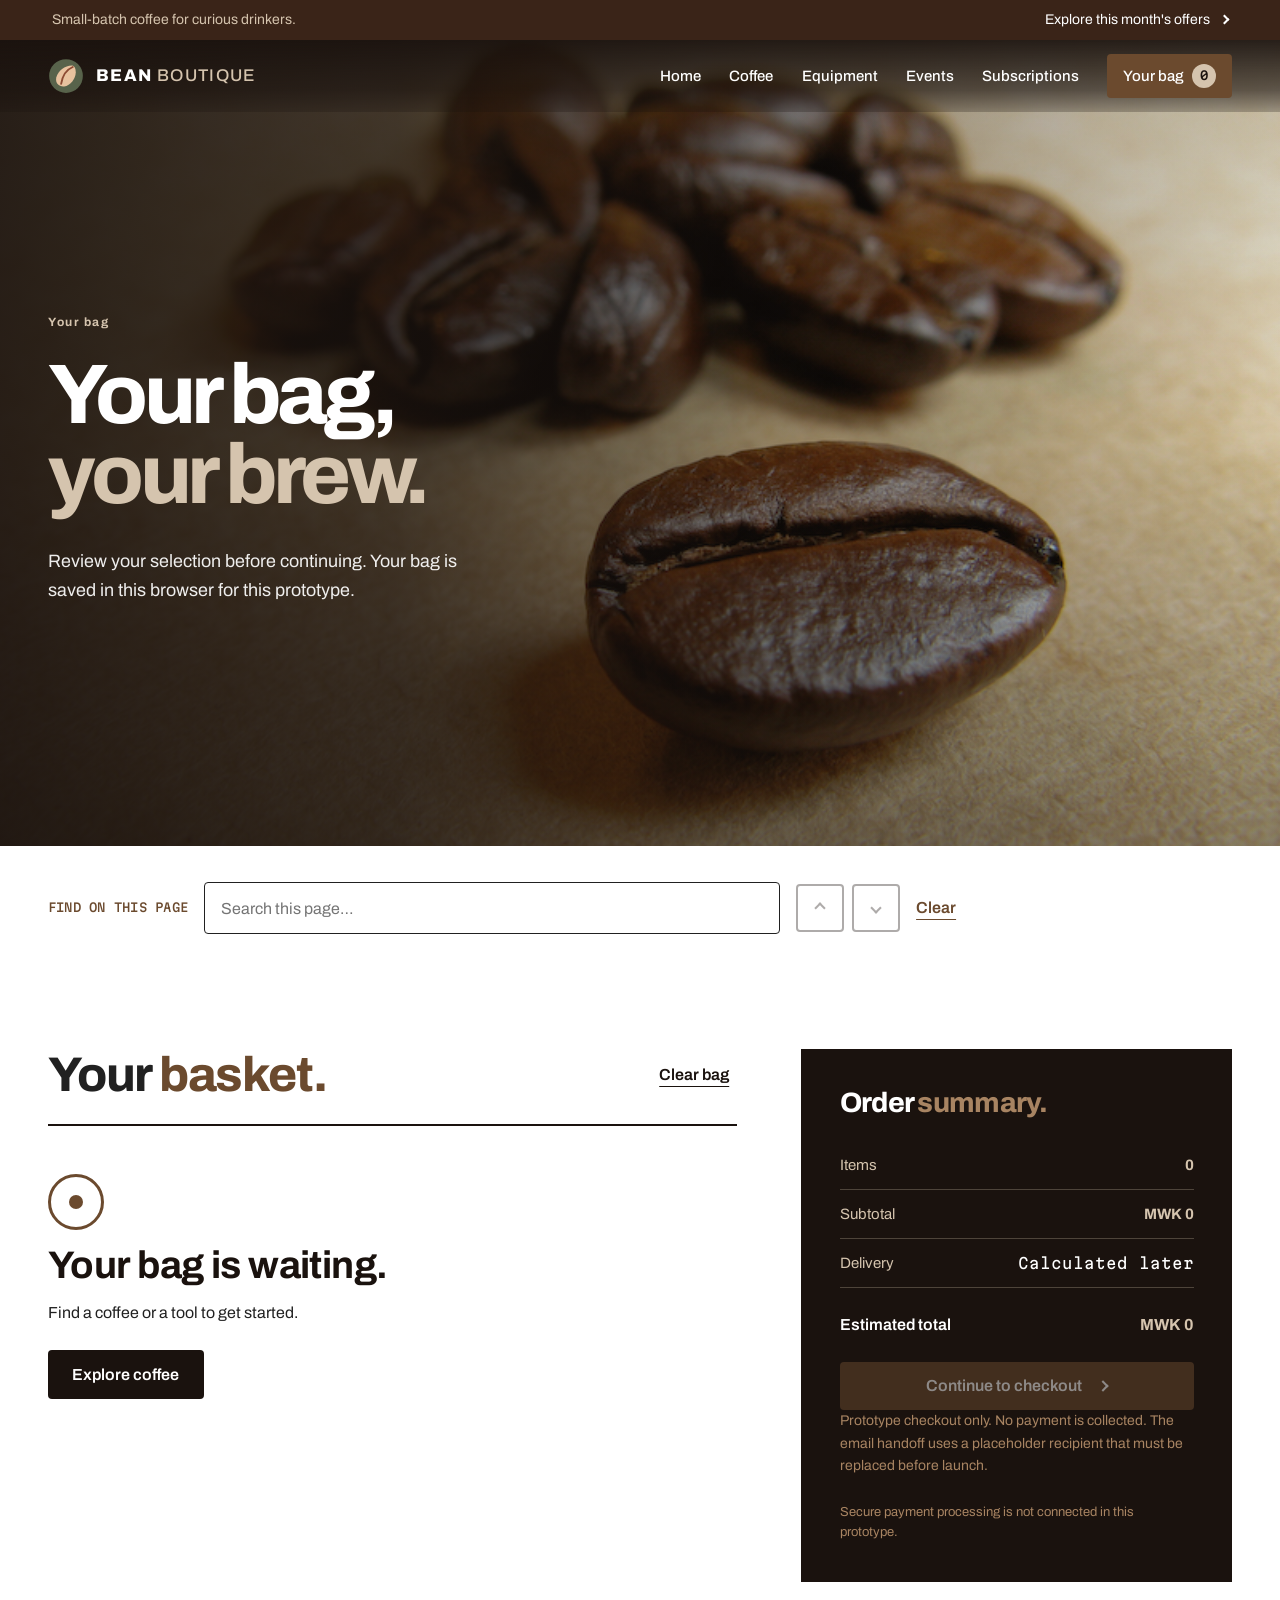
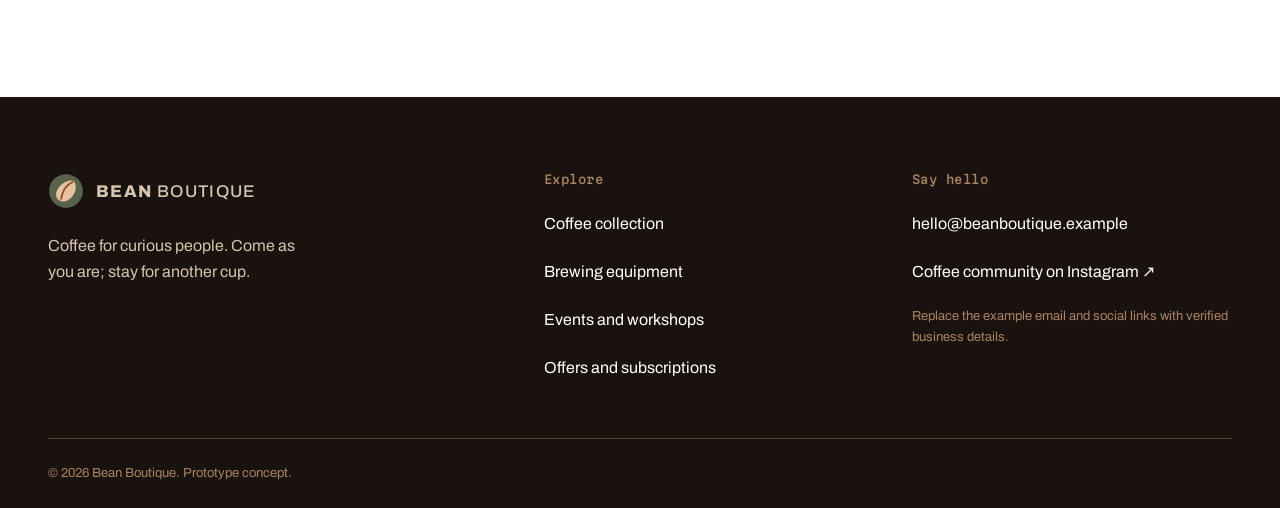
==== commit 414c43d4: "fix: apply homepage system to all pages and fix discovered issues - Shared photo hero and overlay he" ====
--- a/cart.html
+++ b/cart.html
@@ -13,12 +13,12 @@
 </head>
 <body class="page-cart" id="top">
   <a class="skip-link" href="#main-content">Skip to content</a>
-  <div class="announcement-bar">
+  <div class="site-top">
+    <div class="announcement-bar">
     <span>Small-batch coffee for curious drinkers.</span>
     <a href="subscriptions.html">Explore this month's offers <span class="arrow arrow-r" aria-hidden="true"></span></a>
   </div>
-
-  <header class="site-header">
+    <header class="site-header">
     <div class="header-main container">
       <a class="brand" href="index.html" aria-label="Bean Boutique home">
         <img class="brand-mark" src="asserts/images/bean-mark.svg" alt="">
@@ -38,8 +38,20 @@
       </nav>
     </div>
   </header>
+  </div>
 
   <main id="main-content">
+    <section class="hero hero--photo hero--page" aria-labelledby="page-title">
+      <picture class="hero-media" aria-hidden="true">
+        <img src="asserts/images/coffee-hero.jpg" alt="" width="1200" height="900" decoding="async">
+      </picture>
+      <div class="hero-content container"><div class="hero-copy">
+        <p class="hero-eyebrow">Your bag</p>
+        <h1 id="page-title">Your bag, <em>your brew.</em></h1>
+        <p class="hero-description">Review your selection before continuing. Your bag is saved in this browser for this prototype.</p>
+      </div></div>
+    </section>
+
     <section class="page-find container" aria-label="Find on this page">
       <form class="page-find-form" role="search" data-page-find>
         <label class="page-find-label" for="page-find-input">Find on this page</label>
@@ -51,12 +63,6 @@
         </div>
         <p class="page-find-status" data-find-status role="status" aria-live="polite"></p>
       </form>
-    </section>
-    <section class="page-hero page-hero-compact container">
-      <div>
-        <h1>Your bag, <em>your brew.</em></h1>
-        <p>Review your selection before continuing. Your bag is saved in this browser for this prototype.</p>
-      </div>
     </section>
 
     <section class="section container">
--- a/styles/style.css
+++ b/styles/style.css
@@ -410,19 +410,16 @@
 .brew-band-inner .button-dark { flex: 0 0 auto; }
 
 /* Page heroes (subpages) */
-.page-hero {
-  display: grid; grid-template-columns: minmax(0, 1fr) minmax(0, .9fr); gap: clamp(2rem, 5vw, 5rem); align-items: center;
-  padding-block: clamp(3rem, 6vw, 5.5rem);
-}
-.page-hero h1 { color: var(--color-espresso); margin-bottom: var(--space-5); }
-.page-hero h1 em { color: var(--color-caramel); }
-.page-hero p { font-size: clamp(1.0625rem, 1.5vw, 1.25rem); color: var(--color-charcoal); max-width: 40ch; margin: 0; }
-.page-hero-compact { grid-template-columns: 1fr; padding-block: clamp(2.5rem, 5vw, 4rem); }
-.page-hero-compact h1 { font-size: clamp(2.5rem, 5vw, 4.25rem); }
-.page-hero-art { position: relative; aspect-ratio: 4 / 3; background: var(--color-espresso); overflow: hidden; box-shadow: var(--shadow-soft); }
-.page-hero-art img { width: 100%; height: 100%; object-fit: cover; }
-.page-hero-art:has(.is-missing) { background: var(--color-coffee); }
-.page-coffee .page-hero, .page-equipment .page-hero, .page-events .page-hero, .page-subscriptions .page-hero { background: transparent; }
+
+
+
+
+
+
+
+
+
+.page-coffee 
 
 /* Photo fallback: a missing photo leaves a flat palette field, never a broken icon. */
 img.is-missing { visibility: hidden; }
@@ -574,7 +571,7 @@
 .subscription-faq-band .faq-list details p { color: var(--color-charcoal); }
 
 /* Cart */
-.cart-heading { margin-bottom: var(--space-6); }
+
 .cart-layout { display: grid; grid-template-columns: minmax(0, 1.6fr) minmax(0, 1fr); gap: clamp(2rem, 5vw, 4.5rem); align-items: start; }
 .cart-items { border-top: 2px solid var(--color-espresso); }
 .cart-item { display: grid; grid-template-columns: 7rem minmax(0, 1fr) auto; gap: var(--space-5); align-items: center; padding: var(--space-5) 0; border-bottom: 1px solid var(--rule); }
@@ -689,10 +686,8 @@
 
 @media (max-width: 960px) {
   .hero-grid, .split-grid, .community-grid, .location-grid, .registration-grid, .faq-grid,
-  .cart-layout, .page-hero, .carousel-slide, .coffee-plugins-section .community-grid {
-    grid-template-columns: 1fr;
-  }
-  .page-hero { gap: var(--space-6); }
+  .cart-layout, 
+  
   .hero-sheet { max-width: 34rem; }
   .feature-grid { grid-template-columns: 1fr; gap: var(--space-5); }
   .feature-card:nth-child(n) { grid-column: 1 / -1; grid-row: auto; }
@@ -729,7 +724,7 @@
   .carousel-shell .section-heading-row { align-items: flex-start; }
   .carousel-slide-copy { padding: 1.25rem; }
   .split-grid h2, .community-grid h2, .location-grid h2 { font-size: 2rem; }
-  .page-hero-compact h1, .page-hero h1 { font-size: clamp(2.5rem, 12vw, 3.25rem); }
+  
   .page-find-form { flex-direction: column; align-items: stretch; }
   .page-find-nav { justify-content: flex-start; }
   .product-grid { grid-template-columns: 1fr; }
@@ -761,7 +756,7 @@
   .announcement-bar { font-size: .8125rem; }
   .welcome-modal { width: calc(100% - 1.5rem); }
   .modal-content { padding: 1.5rem; }
-  .cart-heading h1 { font-size: 2.5rem; }
+  
 }
 
 /* Photo grounds: every image sits on a palette field, so a missing photo never leaves a void. */
@@ -780,3 +775,71 @@
 .ticker-band { padding-block: 1.25rem; }
 .announcement-bar { padding-inline: calc(var(--gutter) + .25rem); }
 .event-meta { display: flex; flex-wrap: wrap; gap: var(--space-1) var(--space-4); }
+
+/* Full-bleed photographic homepage hero. */
+.site-top{position:absolute;inset:0 0 auto;z-index:50;width:100%}
+.site-top .site-header{position:relative;color:var(--color-white);background:linear-gradient(180deg,rgba(26,18,14,.86),rgba(26,18,14,.24) 78%,transparent);border:0;box-shadow:none}
+.site-header .brand-name,.site-header .primary-nav>a,.site-header .menu-toggle,.site-header .menu-toggle-label{color:var(--color-white)}
+.site-header .menu-toggle-lines,.site-header .menu-toggle-lines:before,.site-header .menu-toggle-lines:after{background:var(--color-white)}
+.site-header .primary-nav{background:transparent}
+.hero.hero--photo{position:relative;isolation:isolate;display:flex;align-items:center;min-height:94svh;padding:clamp(9rem,17vh,13rem) 0 clamp(5rem,9vh,8rem);overflow:hidden;color:var(--color-white);background:var(--color-espresso)}
+.hero--photo .hero-media{position:absolute;inset:0;z-index:-2;display:block}
+.hero--photo .hero-media img{display:block;width:100%;height:100%;object-fit:cover;object-position:62% center;background:var(--color-espresso)}
+.hero--photo:before{content:"";position:absolute;inset:0;z-index:-1;pointer-events:none;background:linear-gradient(90deg,rgba(26,18,14,.92),rgba(26,18,14,.78) 31%,rgba(26,18,14,.40) 59%,rgba(26,18,14,.08)),linear-gradient(0deg,rgba(26,18,14,.34),transparent 48%,rgba(26,18,14,.16))}
+.hero--photo .hero-content{position:relative;z-index:1;width:min(100% - (var(--gutter)*2),var(--content));margin-inline:auto}
+.hero--photo .hero-copy{width:min(100%,47rem);padding-block:var(--space-5)}
+.hero--photo .hero-eyebrow{margin:0 0 var(--space-5);color:var(--color-champagne);font-size:.75rem;font-weight:700;letter-spacing:.13em}
+.hero--photo h1{max-width:11ch;margin:0;color:var(--color-white);font-size:clamp(3.4rem,7.4vw,7.2rem);font-weight:760;line-height:.94;letter-spacing:-.055em;text-wrap:balance}
+.hero--photo h1 em{color:var(--color-champagne);font-style:normal}
+.hero--photo .hero-description{max-width:39ch;margin:var(--space-6) 0 0;color:rgba(255,255,255,.92);font-size:clamp(1.05rem,1.4vw,1.2rem);line-height:1.62}
+.hero--photo .button-row{align-items:center;gap:var(--space-4) var(--space-6);margin-top:var(--space-6)}
+.hero--photo .button{min-height:54px;padding-inline:1.6rem;color:var(--color-white);background:var(--color-caramel)}
+.hero--photo .button:hover{color:var(--color-espresso);background:var(--color-champagne)}
+.hero--photo .text-link{color:var(--color-white);text-underline-offset:5px}
+.hero--photo .hero-footnote{display:inline-block;width:auto;margin:var(--space-7) 0 0;padding-top:var(--space-3);color:rgba(213,196,174,.94);border-top:1px solid rgba(213,196,174,.5);font-size:.84rem}
+.hero-image-credit{position:absolute;right:var(--gutter);bottom:1.25rem;z-index:1;color:rgba(255,255,255,.78);font-size:.6875rem}
+@media(max-width:960px){.hero.hero--photo{min-height:88svh;padding-block:9rem 5.5rem}.hero--photo h1{font-size:clamp(3.5rem,10vw,6rem)}}
+@media(max-width:640px){.hero.hero--photo{min-height:max(42rem,90svh);align-items:flex-end;padding:8.5rem 0 4.5rem}.hero--photo .hero-media img{object-position:56% center}.hero--photo:before{background:linear-gradient(0deg,rgba(26,18,14,.94),rgba(26,18,14,.80) 42%,rgba(26,18,14,.34) 78%,rgba(26,18,14,.20))}.hero--photo h1{max-width:10ch;font-size:clamp(3.25rem,13.2vw,4.8rem)}.hero--photo .hero-description{max-width:34ch;margin-top:var(--space-5);font-size:1rem}.hero--photo .button-row{align-items:flex-start;gap:var(--space-4);margin-top:var(--space-5)}.hero--photo .button{width:auto;min-height:50px}.site-header .primary-nav{background:var(--color-espresso)}}
+@media(prefers-reduced-motion:reduce){.hero--photo *,.hero--photo *:before,.hero--photo *:after{animation-duration:.001ms!important;transition-duration:.001ms!important}}
+
+/* Shared page hero (all pages use the homepage photo hero). */
+.hero--page { min-height: min(80svh, 46rem); padding-block: clamp(8.5rem, 16vh, 11rem) clamp(3.5rem, 7vh, 5.5rem); }
+.hero--page h1 { font-size: clamp(3rem, 6.6vw, 6rem); max-width: 14ch; }
+.hero--page .hero-description { max-width: 42ch; }
+
+/* Find on this page: a clean field under the hero, with no rules. */
+.page-find { padding-block: clamp(1.5rem, 3vw, 2.25rem) 0; }
+.page-find-form { padding: 0; border: 0; align-items: center; gap: var(--space-3) var(--space-4); }
+.page-find-label { font-family: var(--mono); font-size: .75rem; font-weight: 500; letter-spacing: .02em; color: var(--color-caramel); }
+.page-find-field { flex: 1 1 18rem; max-width: 36rem; }
+.page-find-field::after { display: none; }
+.page-find-field input { min-height: 52px; height: 52px; padding: 0 var(--space-4); background: var(--color-white); border: 1.5px solid var(--color-charcoal); border-radius: var(--radius-sm); }
+.page-find-field input:focus-visible { outline: 3px solid var(--color-caramel); outline-offset: 2px; }
+.page-find-nav { gap: var(--space-2); }
+.page-find-status { color: var(--color-charcoal); font-size: .875rem; }
+@media (max-width: 960px) { .cart-layout { grid-template-columns: minmax(0, 1fr); } .cart-layout > * { min-width: 0; } }
+
+/* Catalogue controls: one aligned row (search, filter) at a consistent 52px field height. */
+.catalogue-controls { flex-wrap: nowrap; align-items: center; gap: var(--space-3); }
+.catalogue-controls .search-field { flex: 1 1 16rem; min-width: 0; }
+.catalogue-controls .search-field input { height: 52px; min-height: 52px; }
+.catalogue-controls select { height: 52px; min-height: 52px; width: auto; min-width: 12rem; }
+.catalogue-controls .filter-label { white-space: nowrap; }
+@media (max-width: 640px) { .catalogue-controls { flex-wrap: wrap; } .catalogue-controls .filter-label { flex: 0 0 100%; } }
+
+/* Lead product: a landscape photo with the copy centred beside it. */
+@media (min-width: 720px) {
+  .product-grid > :first-child:not([hidden]) .product-image { aspect-ratio: 5 / 4; height: auto; min-height: 0; }
+  .product-grid > :first-child:not([hidden]) .product-info { align-self: center; }
+}
+.catalogue-controls .search-field { flex: 1 1 0; }
+.catalogue-controls select { flex: 0 0 13rem; min-width: 0; }
+.catalogue-controls { width: min(100%, 40rem); margin-left: auto; }
+.cart-heading { display: flex; align-items: center; justify-content: space-between; flex-wrap: wrap; gap: var(--space-3) var(--space-5); margin-bottom: var(--space-5); }
+.cart-heading h2 { font-size: clamp(2rem, 3.8vw, 3.25rem); }
+.page-find-form { align-items: stretch; }
+@media (min-width: 641px) { .page-find-form { align-items: center; } }
+.page-find-label { text-align: left; }
+.site-top .site-header { background: linear-gradient(180deg, rgba(26, 18, 14, .92), rgba(26, 18, 14, .6) 70%, rgba(26, 18, 14, .25)); }
+.hero-image-credit { font-size: .75rem; }
+.hero--photo .hero-media, .hero--photo .hero-media img { background: var(--color-espresso); }
